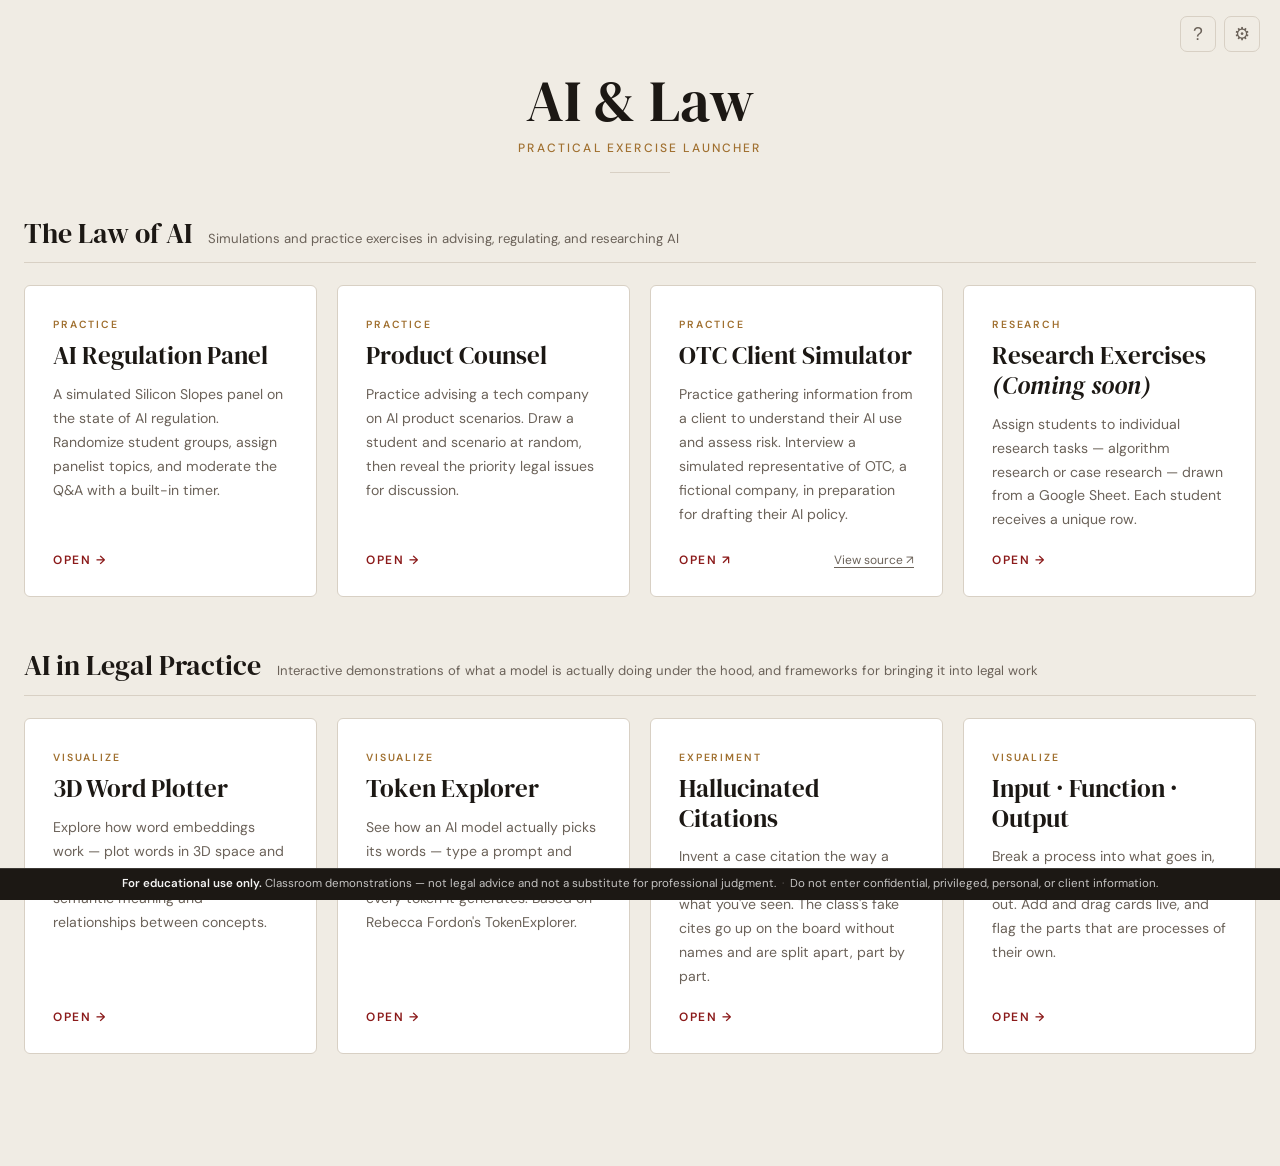
==== index.html @ b968a846 "Add Synthwave theme and tie panel labels to the theme label color - Add Synthwave to the built-in co" ====
<!DOCTYPE html>
<html lang="en">
<head>
<meta charset="UTF-8">
<meta name="viewport" content="width=device-width, initial-scale=1.0">
<title>AI &amp; Law · BYU Law</title>
<link rel="icon" type="image/png" href="favicon.png">
<link rel="stylesheet" href="styles.css">
<script src="https://cdnjs.cloudflare.com/ajax/libs/marked/9.1.6/marked.min.js"></script>
<script src="https://cdnjs.cloudflare.com/ajax/libs/dompurify/3.1.6/purify.min.js"></script>
<script src="https://cdn.plot.ly/plotly-2.35.2.min.js"></script>
<script src="https://cdnjs.cloudflare.com/ajax/libs/PapaParse/5.4.1/papaparse.min.js"></script>
<script src="https://www.gstatic.com/firebasejs/10.12.0/firebase-app-compat.js"></script>
<script src="https://www.gstatic.com/firebasejs/10.12.0/firebase-database-compat.js"></script>
</head>
<body>

<!-- SETTINGS MODAL (global) -->
<div class="modal-overlay" id="settings-modal">
  <div class="modal-box" style="max-width:600px;">
    <button class="modal-close" id="settings-modal-close" aria-label="Close settings">&times;</button>

    <div class="settings-tabs" role="tablist" aria-label="Settings sections">
      <button class="settings-tab active" data-tab="appearance" role="tab" aria-selected="true">Appearance</button>
      <button class="settings-tab" data-tab="roster" role="tab" aria-selected="false">Roster</button>
      <button class="settings-tab" data-tab="exercises" role="tab" aria-selected="false">Exercises</button>
      <button class="settings-tab" data-tab="data" role="tab" aria-selected="false">Data Sources</button>
    </div>

    <!-- ── Tab: Appearance ── -->
    <div class="settings-tab-panel active" id="stab-appearance" role="tabpanel">
      <div class="scheme-row">
        <label>Color scheme</label>
        <select id="scheme-select"></select>
        <button class="btn btn-secondary btn-sm" id="save-scheme-btn">Save as new theme</button>
        <button class="btn btn-danger btn-sm" id="delete-scheme-btn" style="display:none;" title="Delete this saved theme">Delete</button>
      </div>
      <div class="color-grid">
        <div class="color-row">
          <label>Background</label>
          <input type="color" id="cp-bg" data-var="--bg">
          <input type="text" class="color-hex-input" id="hex-bg" maxlength="7" placeholder="#f0ece4">
        </div>
        <div class="color-row">
          <label>Header</label>
          <input type="color" id="cp-header" data-var="--header">
          <input type="text" class="color-hex-input" id="hex-header" maxlength="7" placeholder="#1c1814">
        </div>
        <div class="color-row">
          <label>Accent / Buttons</label>
          <input type="color" id="cp-accent" data-var="--accent">
          <input type="text" class="color-hex-input" id="hex-accent" maxlength="7" placeholder="#8b1a1a">
        </div>
        <div class="color-row">
          <label>Cards</label>
          <input type="color" id="cp-card" data-var="--card">
          <input type="text" class="color-hex-input" id="hex-card" maxlength="7" placeholder="#ffffff">
        </div>
        <div class="color-row">
          <label>Body text</label>
          <input type="color" id="cp-text" data-var="--text">
          <input type="text" class="color-hex-input" id="hex-text" maxlength="7" placeholder="#1c1814">
        </div>
        <div class="color-row">
          <label>Labels</label>
          <input type="color" id="cp-gold" data-var="--gold">
          <input type="text" class="color-hex-input" id="hex-gold" maxlength="7" placeholder="#a07030">
        </div>
      </div>
    </div>

    <!-- ── Tab: Roster ── -->
    <div class="settings-tab-panel" id="stab-roster" role="tabpanel">
      <p style="font-size:0.88rem;color:var(--muted);margin:0 0 12px;line-height:1.55;">Names entered here prepopulate the roster in each exercise. One name per line, or comma-separated.</p>
      <textarea id="settings-roster" rows="8" placeholder="Enter student names…"
        style="width:100%;border:1px solid var(--border);border-radius:6px;padding:10px 12px;font-size:0.95rem;font-family:var(--font);color:var(--text);background:var(--bg);resize:vertical;outline:none;transition:border-color 0.15s;display:block;"></textarea>
      <div style="display:flex;align-items:center;gap:10px;flex-wrap:wrap;margin-top:10px;">
        <label style="margin:0;font-size:0.9rem;">Quick fill</label>
        <input type="number" id="settings-qf-count" value="9" min="1" max="26">
        <button class="btn btn-secondary btn-sm" id="settings-qf-btn">⚡ Quick Fill</button>
      </div>
    </div>

    <!-- ── Tab: Exercises ── -->
    <div class="settings-tab-panel" id="stab-exercises" role="tabpanel">
      <p style="font-size:0.88rem;color:var(--muted);margin:0 0 16px;line-height:1.55;">
        Configure interactive exercises. Settings are pushed to Firebase so student devices receive them automatically.
      </p>

      <!-- 3D Word Plotter -->
      <div style="border:1px solid var(--border);border-radius:8px;padding:16px;margin-bottom:4px;">
        <div style="font-weight:700;font-size:0.95rem;color:var(--text);margin-bottom:12px;">3D Word Plotter</div>

        <div style="margin-bottom:14px;">
          <label style="margin-bottom:5px;">Word list <span style="font-weight:400;color:var(--muted);">(one per line)</span></label>
          <textarea id="settings-plotter-words" rows="7" placeholder="King&#10;Queen&#10;Justice&#10;Power&#10;Freedom…"
            style="width:100%;box-sizing:border-box;border:1px solid var(--border);border-radius:6px;padding:10px 12px;font-size:0.9rem;font-family:var(--font);color:var(--text);background:var(--bg);resize:vertical;outline:none;display:block;"></textarea>
          <div style="display:flex;align-items:center;gap:10px;flex-wrap:wrap;margin-top:8px;">
            <label style="margin:0;font-size:0.9rem;">Quick fill</label>
            <input type="number" id="settings-plotter-qf-count" value="10" min="1" max="19"
              style="width:56px;padding:4px 8px;border-radius:5px;border:1px solid var(--border);background:var(--bg);color:var(--text);font-size:0.9rem;">
            <button class="btn btn-secondary btn-sm" id="settings-plotter-qf-btn">⚡ Quick Fill</button>
            <span style="font-size:0.78rem;color:var(--muted);">Max 19</span>
          </div>
        </div>

        <div style="margin-bottom:10px;">
          <label style="margin-bottom:6px;">Axis labels</label>
          <div style="display:grid;grid-template-columns:auto 1fr;align-items:center;gap:8px 10px;">
            <span style="font-size:0.85rem;font-weight:600;color:var(--muted);">X</span>
            <input type="text" id="settings-plotter-label-x" value="Female" maxlength="40"
              style="padding:7px 10px;border-radius:5px;border:1px solid var(--border);background:var(--bg);color:var(--text);font-size:0.9rem;">
            <span style="font-size:0.85rem;font-weight:600;color:var(--muted);">Y</span>
            <input type="text" id="settings-plotter-label-y" value="Alive" maxlength="40"
              style="padding:7px 10px;border-radius:5px;border:1px solid var(--border);background:var(--bg);color:var(--text);font-size:0.9rem;">
            <span style="font-size:0.85rem;font-weight:600;color:var(--muted);">Z</span>
            <input type="text" id="settings-plotter-label-z" value="Royal" maxlength="40"
              style="padding:7px 10px;border-radius:5px;border:1px solid var(--border);background:var(--bg);color:var(--text);font-size:0.9rem;">
          </div>
        </div>

        <div style="display:flex;align-items:center;gap:10px;margin-top:14px;">
          <button id="settings-plotter-save" class="btn btn-primary btn-sm">↑ Save &amp; Push to Students</button>
          <span id="settings-plotter-save-status" style="font-size:0.82rem;color:var(--muted);"></span>
        </div>
      </div>

      <!-- Token Explorer -->
      <div style="border:1px solid var(--border);border-radius:8px;padding:16px;margin-top:16px;margin-bottom:4px;">
        <div style="font-weight:700;font-size:0.95rem;color:var(--text);margin-bottom:12px;">Token Explorer</div>
        <p style="font-size:0.85rem;color:var(--muted);margin:0 0 14px;line-height:1.55;">Default model, temperature, alternative count, and system prompt students see when they open the card. Each student's own prompt and results stay local to their device.</p>

        <div style="margin-bottom:14px;">
          <label style="margin-bottom:6px;">Default model</label>
          <select id="settings-token-model" style="width:100%;">
            <optgroup label="Paid">
              <option value="openai/gpt-4.1-mini" selected>GPT-4.1 mini</option>
              <option value="openai/gpt-4.1">GPT-4.1</option>
            </optgroup>
            <optgroup label="Free">
              <option value="google/gemma-4-26b-a4b-it:free">Gemma 4 26B</option>
            </optgroup>
          </select>
        </div>

        <div style="display:grid;grid-template-columns:1fr 1fr;gap:14px;margin-bottom:10px;">
          <div>
            <label style="margin-bottom:6px;">Default temperature</label>
            <input type="number" id="settings-token-temperature" value="0.7" min="0" max="2" step="0.1" style="width:100%;">
          </div>
          <div>
            <label style="margin-bottom:6px;">Default # alternatives</label>
            <input type="number" id="settings-token-alt-count" value="5" min="1" max="10" style="width:100%;">
          </div>
        </div>

        <div style="margin-top:14px;">
          <label style="margin-bottom:6px;">Default system prompt <span style="font-weight:400;color:var(--muted);">(blank = none)</span></label>
          <textarea id="settings-token-system-prompt" rows="3" maxlength="2000"
            placeholder="e.g. Answer every question as a pirate."
            style="width:100%;box-sizing:border-box;border:1px solid var(--border);border-radius:6px;padding:10px 12px;font-size:0.9rem;font-family:var(--font);color:var(--text);background:var(--bg);resize:vertical;outline:none;"></textarea>
          <p style="font-size:0.8rem;color:var(--muted);margin:6px 0 0;line-height:1.5;">Pushed into each student's System Prompt field, which stays collapsed — so they see the effect before they see the cause. Students who have already edited their own field keep it and get a "restore" link instead.</p>
        </div>

        <div style="display:flex;align-items:center;gap:10px;margin-top:14px;">
          <button id="settings-token-save" class="btn btn-primary btn-sm">↑ Save &amp; Push to Students</button>
          <span id="settings-token-save-status" style="font-size:0.82rem;color:var(--muted);"></span>
        </div>
      </div>

      <!-- Hallucinated Citations -->
      <div style="border:1px solid var(--border);border-radius:8px;padding:16px;margin-top:16px;margin-bottom:4px;">
        <div style="font-weight:700;font-size:0.95rem;color:var(--text);margin-bottom:12px;">Hallucinated Citations</div>
        <p style="font-size:0.85rem;color:var(--muted);margin:0 0 14px;line-height:1.55;">The prompt students see on the submit form, also shown on the projected instructor view. Pushing a new prompt updates open phones immediately; it does not clear submissions already on the board.</p>

        <div style="margin-bottom:10px;">
          <label style="margin-bottom:6px;">Prompt <span style="font-weight:400;color:var(--muted);">(blank restores the default)</span></label>
          <textarea id="settings-cite-prompt" rows="3" maxlength="400"
            style="width:100%;box-sizing:border-box;border:1px solid var(--border);border-radius:6px;padding:10px 12px;font-size:0.9rem;font-family:var(--font);color:var(--text);background:var(--bg);resize:vertical;outline:none;display:block;"></textarea>
          <div style="display:flex;align-items:center;justify-content:space-between;gap:10px;margin-top:6px;">
            <button class="btn btn-secondary btn-sm" id="settings-cite-reset">↺ Restore default</button>
            <span id="settings-cite-count" style="font-size:0.78rem;color:var(--muted);">0 / 400 characters</span>
          </div>
        </div>

        <div style="display:flex;align-items:center;gap:10px;margin-top:14px;">
          <button id="settings-cite-save" class="btn btn-primary btn-sm">↑ Save &amp; Push to Students</button>
          <span id="settings-cite-save-status" style="font-size:0.82rem;color:var(--muted);"></span>
        </div>
      </div>
    </div>

    <!-- ── Tab: Data Sources ── -->
    <div class="settings-tab-panel" id="stab-data" role="tabpanel">
      <p style="font-size:0.88rem;color:var(--muted);margin:0 0 16px;line-height:1.55;">In Google Sheets: <strong>File → Share → Publish to web</strong>, choose <strong>CSV</strong>, copy the link.</p>
      <div style="margin-bottom:16px;">
        <label style="margin-bottom:6px;">Panel Exercise — Google Sheets CSV URL</label>
        <p style="font-size:0.82rem;color:var(--muted);margin:0 0 8px;line-height:1.5;">Expected columns: <code>type</code> ("presentation" or "question"), <code>script</code>, <code>prompt</code></p>
        <input type="text" id="settings-panel-url" style="width:100%;"
          value="https://docs.google.com/spreadsheets/d/e/2PACX-1vQhb7lQIBLc78-V9CtLw53tZ6E9x3OX6lwHEOSz5kastQG2bkH9gYK1ZmrMHqVnkr5HLBrmwtRAxJvZ/pub?output=csv">
      </div>
      <div style="margin-bottom:16px;">
        <label style="margin-bottom:6px;">Product Counsel — Google Sheets CSV URL</label>
        <p style="font-size:0.82rem;color:var(--muted);margin:0 0 8px;line-height:1.5;">Expected columns: <code>title</code>, <code>text</code>, <code>top legal risks</code></p>
        <input type="text" id="settings-counsel-url" style="width:100%;"
          value="https://docs.google.com/spreadsheets/d/e/2PACX-1vQQPMiRPx47QcUqn8HWLGkH8nQdS8yKETLV_NzG3Lsf5RGoCZ4rN-6EtZ217Brzb-rPzg1B7MkOFLUP/pub?gid=0&amp;single=true&amp;output=csv">
      </div>
      <!-- 3D Word Plotter now uses Firebase — config moved to Exercises tab
      <div style="margin-bottom:16px;">
        <label style="margin-bottom:6px;">3D Word Plotter — Google Sheets CSV URL</label>
        <p style="font-size:0.82rem;color:var(--muted);margin:0 0 8px;line-height:1.5;">Expected columns: <code>word</code> (or <code>name</code>), <code>x</code>, <code>y</code>, <code>z</code> — values 0.0–1.0</p>
        <input type="text" id="settings-plotter-url" style="width:100%;"
          value="https://docs.google.com/spreadsheets/d/e/2PACX-1vRUA2UWnQ3pn-DUH6y_h9acbKv3SYaDwBcD4mswGofDGx4QicnfTEcFzKi_PHod9VfqUXmCGZa86U4q/pub?gid=892495698&amp;single=true&amp;output=csv">
      </div>
      -->
      <div style="margin-bottom:16px;">
        <label style="margin-bottom:6px;">Research — Algorithm Research CSV URL</label>
        <p style="font-size:0.82rem;color:var(--muted);margin:0 0 8px;line-height:1.5;">Each row will be assigned to one student.</p>
        <input type="text" id="settings-research-algorithm-url" style="width:100%;" placeholder="Paste Google Sheets CSV URL…">
      </div>
      <div style="margin-bottom:16px;">
        <label style="margin-bottom:6px;">Research — Case Research CSV URL</label>
        <p style="font-size:0.82rem;color:var(--muted);margin:0 0 8px;line-height:1.5;">Each row will be assigned to one student.</p>
        <input type="text" id="settings-research-case-url" style="width:100%;" placeholder="Paste Google Sheets CSV URL…">
      </div>
      <div>
        <label style="margin-bottom:6px;">Research — Legislative Research CSV URL</label>
        <p style="font-size:0.82rem;color:var(--muted);margin:0 0 8px;line-height:1.5;">Each row will be assigned to one student.</p>
        <input type="text" id="settings-research-legislative-url" style="width:100%;" placeholder="Paste Google Sheets CSV URL…">
      </div>
    </div>

  </div>
</div>

<!-- HELP MODAL (global) -->
<div class="modal-overlay" id="help-modal">
  <div class="modal-box">
    <button class="modal-close" id="help-modal-close" aria-label="Close help">&times;</button>
    <h2>Help &amp; Keyboard Shortcuts</h2>

    <h4>Global</h4>
    <ul class="shortcut-list">
      <li><kbd>?</kbd><span>Open Help</span></li>
      <li><kbd>S</kbd><span>Open Settings</span></li>
      <li><kbd>M</kbd><span>Go to Home</span></li>
      <li><kbd>Esc</kbd><span>Close popups</span></li>
    </ul>

    <div id="help-section-home">
      <h4>Home</h4>
      <ul class="shortcut-list">
        <li><kbd>1</kbd><span>Open AI Regulation Panel</span></li>
        <li><kbd>2</kbd><span>Open Product Counsel</span></li>
      </ul>
    </div>

    <div id="help-section-panel-setup">
      <h4>Panel — Setup</h4>
      <ul class="shortcut-list">
        <li><kbd>Q</kbd><span>Quick Fill</span></li>
        <li><kbd>W</kbd><span>Quick Fill + Start</span></li>
        <li><kbd>Enter</kbd><span>Start Panel</span></li>
        <li><kbd>A</kbd><span>Toggle Advanced</span></li>
      </ul>
    </div>

    <div id="help-section-panel-mod">
      <h4>Panel — Moderator</h4>
      <ul class="shortcut-list">
        <li><kbd>← →</kbd><span>Prev / Next panel</span></li>
        <li><kbd>Space</kbd><span>New question</span></li>
        <li><kbd>R</kbd><span>Back to Setup</span></li>
        <li><kbd>T</kbd><span>Toggle Timer</span></li>
        <li><kbd>C</kbd><span>Count Up / Down</span></li>
        <li><kbd>F</kbd><span>Start / Pause Timer</span></li>
        <li><kbd>G</kbd><span>Reset Timer</span></li>
      </ul>
    </div>

    <div id="help-section-counsel-setup">
      <h4>Product Counsel — Setup</h4>
      <ul class="shortcut-list">
        <li><kbd>Q</kbd><span>Quick Fill</span></li>
        <li><kbd>Enter</kbd><span>Start</span></li>
      </ul>
    </div>

    <div id="help-section-counsel-mod">
      <h4>Product Counsel — Moderator</h4>
      <ul class="shortcut-list">
        <li><kbd>← →</kbd><span>Prev / Next result</span></li>
        <li><kbd>V</kbd><span>View all scenarios</span></li>
        <li><kbd>R</kbd><span>Reset</span></li>
        <li><kbd>T</kbd><span>Toggle Timer</span></li>
        <li><kbd>F</kbd><span>Start / Pause Timer</span></li>
        <li><kbd>G</kbd><span>Reset Timer</span></li>
      </ul>
    </div>

    <div id="help-section-token">
      <h4>Token Explorer</h4>
      <ul class="shortcut-list">
        <li><kbd>Ctrl/⌘ + Enter</kbd><span>Generate a response</span></li>
      </ul>

      

      <div class="token-help-note">
        <strong>Rate limits and availability.</strong>
        A rate-limit message does not mean your prompt is invalid. Models marked <em>free</em> run on a provider pool shared by every OpenRouter user, so they return HTTP 429 whenever that pool is saturated — which is common and unpredictable. This is not your account's quota, and buying credits does not raise it. <strong>For anything you plan to run live in class, select a paid model.</strong> The explorer retries retryable failures up to three times; if a paid model still fails, wait briefly and try again, shorten the prompt, or fall back to Cached Examples.
      </div>

      

      <div class="token-help-note">
        <strong>View request.</strong>
        Appears under each generated response. The first block is the JSON this page sent to the Worker; the second is what the Worker forwarded to the model provider, including the response cap and logprob settings the page cannot change. Everything in both blocks left your browser.
      </div>

      <div class="token-help-note">
        <strong>Privacy, retention, and training.</strong>
        Do not enter confidential, privileged, personal, or client information. Everything you submit — prompt, system prompt, and the returned response — leaves this browser, passes through this site's Cloudflare Worker and OpenRouter, and reaches a third-party model provider. <strong>Assume it is retained and used to train future models.</strong> Free models are commonly offered on the condition that prompts may be logged and used for training; paid providers vary, and some contractually do not train on API traffic, but neither this site nor your instructor controls or can audit what a provider retains. Use the <em>View request</em> panel under any response to see exactly what was transmitted.
      </div>

      <div class="token-help-note">
        <strong>Results.</strong>
        Generated text and token probabilities come from the selected live model and can vary between requests. Responses are capped at 60 generated tokens and prompts at 8,000 characters. Cached Examples are real captures from the live model — genuine text and genuine probabilities — recorded once and committed to the repository so class time never depends on the network. Regenerate them with <code>scripts/capture-cached-examples.mjs</code>.
      </div>

      <div class="token-help-note token-whitespace-help"><strong>Whitespace display.</strong> In alternative-token labels, <code>␠</code> represents a space, <code>⇥</code> a tab, <code>↵</code> a line break, and <code>∅</code> an empty token. These symbols make otherwise invisible model tokens inspectable.</div>

      <div class="token-help-note">
        <strong>Acknowledgment.</strong>
        This exercise was inspired by Rebecca Fordon's <a href="https://github.com/rlfordon/TokenExplorer" target="_blank" rel="noopener">TokenExplorer</a>.
      </div>
    </div>

    <div id="help-section-citations">
      <h4>Hallucinated Citations</h4>
      <ul class="shortcut-list">
        <li><kbd>G</kbd><span>Group duplicates on / off</span></li>
        <li><kbd>D</kbd><span>Sample data on / off</span></li>
      </ul>

      

      <div class="token-help-note">
        <strong>Setting the prompt.</strong>
        ⚙ Settings → Exercises → <em>Hallucinated Citations</em> sets the instruction students see — for example, narrowing the round to a family law case. Saving pushes it to phones already sitting on the form and echoes it on this screen under the heading. Blank restores the default. Changing the prompt never clears the board; archive the round first if you want a clean slate.
      </div>

      <div class="token-help-note">
        <strong>Clearing and exporting.</strong>
        <em>Clear</em> archives the current class and empties the board — it is not a delete. <em>Export</em> downloads one CSV of every citation ever collected: each archived round plus whatever is on the board now, one row per citation, tagged with its session, the prompt that was in effect, and the student who submitted it. Names are collected on the form but never shown on the board — they only appear in the export. Aggregate across classes in a spreadsheet without keeping anything on screen.
      </div>

      <div class="token-help-note">
        <strong>Sample data.</strong>
        The sample toggle shows citations from a past class (names removed) so the exercise can be rehearsed or demonstrated with nobody submitting. Live submissions stay in Firebase while it is on — they are only hidden.
      </div>
    </div>

<div id="help-section-iof">
      <h4>Input · Function · Output</h4>
      <ul class="shortcut-list">
        <li><kbd>1</kbd> <kbd>2</kbd> <kbd>3</kbd><span>Add a card to Input / Function / Output</span></li>
        <li><kbd>Double-click</kbd><span>Edit a card</span></li>
        <li><kbd>Enter</kbd><span>Edit the selected card · finish editing</span></li>
        <li><kbd>Delete</kbd><span>Delete the selected card</span></li>
        <li><kbd>← →</kbd><span>Move the selected card to the next column</span></li>
        <li><kbd>↑ ↓</kbd><span>Move the selected card up / down</span></li>
        <li><kbd>Delete</kbd><span>Remove the selected arrow</span></li>
        <li><kbd>Ctrl/⌘ + Z</kbd><span>Undo the last delete</span></li>
      </ul>

      <div class="token-help-note">
        <strong>Sub-processes.</strong>
        Some parts of a process are processes of their own. <em>Claims</em> is an input to drafting a complaint, but it is also the output of researching claims, exercising legal judgment, and choosing which to plead. Mark a card as a sub-process with its ⧉ button (hover over the card to see it): it gets a stacked look and a line where you can name the process that produces it. Click the line to edit it. Press ⧉ again to hide the line — the stack and the ⧉ button stay visible, so the card still reads as a process of its own. <em>Remove</em>, at the end of the line, turns it back into a plain card.
      </div>

      <div class="token-help-note">
        <strong>Arrows.</strong>
        Hover over a card, click the dot on its right edge, then click another card to draw an arrow (dragging from the dot works too; <kbd>Esc</kbd> or a click on empty space cancels) — for example, from <em>Client's story</em> to <em>Organize the facts</em>. Any card can point at any other, as many times as you like, including a function that leads to another function. Select a card to highlight its arrows. Click an arrow to select it, then click its × or press <kbd>Delete</kbd> to remove it. Deleting a card removes its arrows.
      </div>

      <div class="token-help-note">
        <strong>Saving.</strong>
        The board saves automatically in this browser and is still there after a refresh. Nothing is sent anywhere, so a board built on the classroom computer stays on that computer. <em>Clear</em> empties the board; <em>Example</em> loads a sample complaint-drafting board for rehearsal.
      </div>
    </div>

    <p class="help-credit">Created by Nick Hafen</p>
  </div>
</div>

<!-- ═══════════════════════════════════ HOME SCREEN ═══════════════════════════════════ -->
<div id="home-screen">
  <div style="position:absolute;top:16px;right:20px;display:flex;gap:8px;">
    <button class="settings-btn-light help-btn" title="Keyboard shortcuts (?)">?</button>
    <button class="settings-btn-light settings-trigger" title="Appearance settings (S)">⚙</button>
  </div>
  <div class="home-wordmark">AI &amp; Law</div>
  <div class="home-subtitle">Practical Exercise Launcher</div>
  <hr class="home-rule">

  <section class="exercise-group">
    <header class="group-head">
      <h2 class="group-title">The Law of AI</h2>
      <span class="group-desc">Simulations and practice exercises in advising, regulating, and researching AI</span>
    </header>

    <div class="exercise-grid">
      <div class="exercise-card" onclick="showPanelApp()">
        <div class="exercise-card-eyebrow">Practice</div>
        <div class="exercise-card-title">AI Regulation Panel</div>
        <div class="exercise-card-desc">A simulated Silicon Slopes panel on the state of AI regulation. Randomize student groups, assign panelist topics, and moderate the Q&amp;A with a built-in timer.</div>
        <div class="exercise-card-arrow">Open →</div>
      </div>

      <div class="exercise-card" onclick="showCounselApp()">
        <div class="exercise-card-eyebrow">Practice</div>
        <div class="exercise-card-title">Product Counsel</div>
        <div class="exercise-card-desc">Practice advising a tech company on AI product scenarios. Draw a student and scenario at random, then reveal the priority legal issues for discussion.</div>
        <div class="exercise-card-arrow">Open →</div>
      </div>
      <div class="exercise-card" onclick="window.open('https://chatgpt.com/g/g-69c5820d64e4819186c723f9fc7b9e33-otc-client-simulator-v2', '_blank', 'noopener')">
        <div class="exercise-card-eyebrow">Practice</div>
        <div class="exercise-card-title">OTC Client Simulator</div>
        <div class="exercise-card-desc">Practice gathering information from a client to understand their AI use and assess risk. Interview a simulated representative of OTC, a fictional company, in preparation for drafting their AI policy.</div>
        <div class="exercise-card-footer">
          <a class="exercise-card-arrow" href="https://chatgpt.com/g/g-69c5820d64e4819186c723f9fc7b9e33-otc-client-simulator-v2" target="_blank" rel="noopener" onclick="event.stopPropagation()">Open ↗</a>
          <a class="exercise-card-source" href="https://github.com/nickhafen/ai-law-lab/tree/main/plugins/otc-client-simulator" target="_blank" rel="noopener" onclick="event.stopPropagation()">View source ↗</a>
        </div>
      </div>
      <div class="exercise-card" onclick="showResearchApp()">
        <div class="exercise-card-eyebrow">Research</div>
        <div class="exercise-card-title">Research Exercises <i>(Coming soon)</i></div>
        <div class="exercise-card-desc">Assign students to individual research tasks — algorithm research or case research — drawn from a Google Sheet. Each student receives a unique row.</div>
        <div class="exercise-card-arrow">Open →</div>
      </div>
    </div>
  </section>

  <section class="exercise-group group-mechanics">
    <header class="group-head">
      <h2 class="group-title">AI in Legal Practice</h2>
      <span class="group-desc">Interactive demonstrations of what a model is actually doing under the hood, and frameworks for bringing it into legal work</span>
    </header>

    <div class="exercise-grid">
      <div class="exercise-card" onclick="showPlotterApp()">
        <div class="exercise-card-eyebrow">Visualize</div>
        <div class="exercise-card-title">3D Word Plotter</div>
        <div class="exercise-card-desc">Explore how word embeddings work — plot words in 3D space and see how numbers capture semantic meaning and relationships between concepts.</div>
        <div class="exercise-card-arrow">Open →</div>
      </div>
      <div class="exercise-card" onclick="showTokenApp()">
        <div class="exercise-card-eyebrow">Visualize</div>
        <div class="exercise-card-title">Token Explorer</div>
        <div class="exercise-card-desc">See how an AI model actually picks its words — type a prompt and inspect the probability behind every token it generates. Based on Rebecca Fordon's TokenExplorer.</div>
        <div class="exercise-card-arrow">Open →</div>
      </div>
      <div class="exercise-card" onclick="showCitationApp()">
        <div class="exercise-card-eyebrow">Experiment</div>
        <div class="exercise-card-title">Hallucinated Citations</div>
        <div class="exercise-card-desc">Invent a case citation the way a model does — from patterns in what you've seen. The class's fake cites go up on the board without names and are split apart, part by part.</div>
        <div class="exercise-card-arrow">Open →</div>
      </div>
      <div class="exercise-card" onclick="showIofApp()">
        <div class="exercise-card-eyebrow">Visualize</div>
        <div class="exercise-card-title">Input · Function · Output</div>
        <div class="exercise-card-desc">Break a process into what goes in, what is done to it, and what comes out. Add and drag cards live, and flag the parts that are processes of their own.</div>
        <div class="exercise-card-arrow">Open →</div>
      </div>
    </div>
  </section>
</div>

<!-- ═══════════════════════════════════ PANEL APP ═══════════════════════════════════ -->
<div id="panel-app" class="hidden app-wrapper">


<!-- ALL QUESTIONS MODAL -->
<div class="modal-overlay" id="all-q-modal">
  <div class="modal-box" style="max-width:640px;">
    <button class="modal-close" id="all-q-modal-close" aria-label="Close">&times;</button>
    <h2>All Questions</h2>
    <div id="all-q-list"></div>
  </div>
</div>

<!-- LOADING SCREEN -->
<div id="loading-screen">
  <div style="position:absolute;top:16px;right:20px;">
    <button class="settings-btn-light settings-trigger" title="Appearance settings">⚙</button>
  </div>
  <div class="spinner"></div>
  <div class="loading-text">Loading…</div>
</div>

<!-- ERROR SCREEN -->
<div id="error-screen">
  <div style="position:absolute;top:16px;right:20px;">
    <button class="settings-btn-light settings-trigger" title="Appearance settings">⚙</button>
  </div>
  <div class="error-icon">⚠️</div>
  <div class="error-msg">Could not load data. Make sure the Google Sheet is published to the web (File → Share → Publish to web → CSV).</div>
  <div class="error-hint" id="error-detail"></div>
</div>

<!-- SETUP SCREEN -->
<div id="setup-screen" class="screen">
  <div id="setup-header" class="mod-header-bar">
    <div class="header-left">
      <button class="header-btn" onclick="showHomeScreen()" title="Back to Home">←</button>
      <div>
        <div class="header-title">Panel: The State of AI Regulation</div>
        <div class="header-subtitle">Setup</div>
      </div>
    </div>
    <div class="header-right">
      <button class="header-btn settings-trigger" id="settings-btn" title="Appearance settings (S)">⚙</button>
      <button class="header-btn help-btn" title="Help / Info (?)">?</button>
    </div>
  </div>

  <div style="padding:28px 20px;max-width:640px;margin:0 auto;">

  <!-- Roster -->
  <div class="section-card">
    <div class="collapsible-header" id="panel-roster-toggle-header">
      <div class="section-title" style="margin:0;border:none;padding:0;">Roster</div>
      <span class="toggle-icon" id="panel-roster-toggle-icon">▼ Show</span>
    </div>
    <div class="collapsible-body" id="panel-roster-body">
      <p style="font-size:0.85rem;color:var(--muted);margin:0 0 12px;line-height:1.55;">Configure the default roster in <button onclick="openSettings()" style="background:none;border:none;padding:0;cursor:pointer;color:var(--muted);text-decoration:underline;text-underline-offset:2px;font-size:inherit;">Settings ⚙</button>, or enter names directly here.</p>
      <label for="names-textarea" style="font-size:0.85rem;color:var(--muted);margin-bottom:6px;display:block;">One name per line, or comma-separated.</label>
      <textarea id="names-textarea" placeholder=""></textarea>
      <div style="margin-top:8px;">
        <button class="btn btn-secondary btn-sm" id="clear-names-btn">Clear</button>
      </div>
    </div>
  </div>

  <!-- Group Size -->
  <div class="section-card">
    <div class="section-title">Panels</div>
    <div class="stepper-row">
      <label style="margin:0;font-size:0.95rem;">Groups of</label>
      <input type="number" id="group-size" value="2" min="1" max="50">
    </div>
    <div class="stepper-row" style="margin-top:8px;">
      <label style="margin:0;font-size:0.95rem;">Minimum panel size</label>
      <input type="number" id="min-group-size" value="2" min="1" max="20">
    </div>
    <p class="names-hint">Groups smaller than this will be distributed among other groups.</p>
    <div class="btn-row">
      <button class="btn btn-primary" id="randomize-btn">Create Groups</button>
      <button class="btn btn-outline" id="assign-prompts-btn">Assign Prompts</button>
    </div>
    <div class="inline-warning" id="warn-no-groups">Groups haven't been created yet. Create groups first.</div>
    <div class="inline-warning" id="warn-no-prompts">Prompts haven't been assigned yet. Assign prompts before starting.</div>
    <div class="inline-warning" id="warn-start-blocked"></div>
    <div id="groups-display"></div>
  </div>

  <!-- Advanced -->
  <div class="section-card">
    <div class="collapsible-header" id="advanced-toggle-header">
      <div class="section-title" style="margin:0;border:none;padding:0;">Advanced</div>
      <span class="toggle-icon" id="advanced-toggle-icon">▲ Hide</span>
    </div>
    <div class="collapsible-body expanded" id="advanced-body">
      <div class="advanced-subsection">
        <div class="advanced-subtitle">Auto-populate</div>
        <div style="display:flex;align-items:center;gap:10px;flex-wrap:wrap;">
          <label style="margin:0;font-size:0.95rem;">Students</label>
          <input type="number" id="qf-count" value="9" min="1" max="50" style="width:64px;">
          <label style="margin:0;font-size:0.95rem;">Panel size</label>
          <input type="number" id="qf-groupsize" value="3" min="2" max="20" style="width:64px;">
        </div>
        <div style="display:flex;gap:10px;margin-top:8px;">
          <button class="btn btn-secondary btn-sm" id="qf-btn">⚡ Quick Fill</button>
          <button class="btn btn-primary btn-sm" id="qf-start-btn" title="Quick Fill then start the panel (W)">⚡ Quick Fill + Start</button>
        </div>
      </div>
      
      
    </div>
  </div>

  <!-- Start Panel -->
  <div style="display:flex;justify-content:flex-end;margin-bottom:28px;">
    <button class="btn btn-primary" id="start-panel-btn" style="font-size:1.05rem;padding:12px 28px;">Start</button>
  </div>

  </div>
</div>

<!-- MODERATOR SCREEN -->
<div id="mod-screen" class="screen">
  <div class="mod-header-bar">
    <button id="mod-reset-btn" class="header-btn" title="Back to Setup (R)">←</button>
    <div class="header-nav">
      <button class="header-btn" id="group-prev-btn" title="Previous Panel (←)">‹</button>
      <div class="group-nav-label" id="group-nav-label">Panel 1 of 1</div>
      <button class="header-btn" id="group-next-btn" title="Next Panel (→)">›</button>
    </div>
    <div class="header-right">
      <button class="header-btn settings-trigger" id="settings-btn-mod" title="Appearance settings (S)">⚙</button>
      <button class="header-btn help-btn" title="Help / Info (?)">?</button>
    </div>
  </div>

  <div style="padding:28px;max-width:900px;margin:0 auto;">
    <!-- Opening Remarks -->
    <div class="section-card">
      <div class="section-title">Opening Remarks</div>
      <div class="opening-cards" id="opening-cards"></div>
    </div>

    <!-- Audience Q&A -->
    <div class="section-card">
      <div class="section-title">Audience Questions</div>
      <div style="display:flex;gap:10px;flex-wrap:wrap;align-items:center;">
        <button class="btn btn-primary" id="draw-question-btn">New Question</button>
      </div>
      <div class="qa-exhausted" id="qa-exhausted">All questions have been drawn.</div>
      <div id="qa-drawn-area"></div>
      <div id="q-secondary-buttons">
        <button class="btn btn-secondary btn-sm" id="toggle-history-btn">View Question History</button>
        <button class="btn btn-secondary btn-sm" id="view-all-q-btn">View All</button>
        <button class="btn btn-secondary btn-sm" id="reset-q-btn">Reset Questions</button>
        <div id="q-history-list"></div>
      </div>
    </div>

    <!-- Timer -->
    <div class="section-card" id="timer-card">
      <div class="collapsible-header" id="timer-toggle-header">
        <div class="section-title" style="margin:0;border:none;padding:0;">Timer</div>
        <span class="toggle-icon" id="timer-toggle-icon">▼ Show</span>
      </div>
      <div class="collapsible-body" id="timer-body">
        <div class="timer-display" id="timer-display">0:00</div>
        <div class="timer-controls">
          <div class="timer-mode-row">
            <label><input type="radio" name="timer-mode" value="down" checked> Count Down</label>
            <label><input type="radio" name="timer-mode" value="up"> Count Up</label>
          </div>
          <div class="timer-countdown-inputs" id="timer-countdown-inputs">
            <span>Minutes:</span>
            <input type="number" id="timer-min" value="2" min="0" max="99" step="1">
            <span>Seconds:</span>
            <input type="number" id="timer-sec" value="0" min="0" max="59" step="1">
          </div>
          <div id="timer-decimal-warn" style="display:none;font-size:0.82rem;color:var(--danger);margin-top:-6px;">Decimals aren't allowed — value rounded down.</div>
          <div id="timer-warnings-section">
            <div style="display:flex;align-items:center;justify-content:space-between;gap:16px;margin-bottom:8px;">
              <span style="font-size:0.8rem;font-weight:700;text-transform:uppercase;letter-spacing:0.06em;color:var(--muted);">Warnings</span>
              <button class="btn btn-secondary btn-sm" id="add-warning-btn" style="padding:3px 10px;font-size:0.82rem;">+ Add</button>
            </div>
            <div id="timer-warnings-list"></div>
          </div>
          <div class="timer-warn-row" id="timer-countup-row">
            <label style="display:flex;align-items:center;gap:7px;cursor:pointer;font-weight:500;">
              <input type="checkbox" id="timer-countup-after" checked>
              Continue counting up when countdown ends
            </label>
          </div>
          <div class="timer-btn-row">
            <button class="btn btn-primary" id="timer-start-btn">Start</button>
            <button class="btn btn-secondary" id="timer-reset-btn">Reset</button>
          </div>
        </div>
      </div>
    </div>
  </div>
</div>

</div><!-- end #panel-app -->

<!-- ═══════════════════════════════════ COUNSEL APP ═══════════════════════════════════ -->
<div id="counsel-app" class="hidden app-wrapper">

  <!-- SETUP SUB-SCREEN -->
  <div id="counsel-setup" class="counsel-screen active">
    <div class="mod-header-bar">
      <div class="header-left">
        <button class="header-btn" onclick="showHomeScreen()" title="Back to Home (M)">←</button>
        <div>
          <div class="header-title">Product Counsel Exercise</div>
          <div class="header-subtitle">Setup</div>
        </div>
      </div>
      <div class="header-right">
        <button class="header-btn help-btn" title="Keyboard shortcuts (?)">?</button>
        <button class="header-btn settings-trigger" title="Appearance settings (S)">⚙</button>
      </div>
    </div>

    <div style="padding:28px 20px;max-width:640px;margin:0 auto;width:100%;">

      <!-- Roster -->
      <div class="section-card">
        <div class="collapsible-header" id="counsel-roster-toggle-header">
          <div class="section-title" style="margin:0;border:none;padding:0;">Roster</div>
          <span class="toggle-icon" id="counsel-roster-toggle-icon">▼ Show</span>
        </div>
        <div class="collapsible-body" id="counsel-roster-body">
          <p style="font-size:0.85rem;color:var(--muted);margin:0 0 12px;line-height:1.55;">Configure the default roster in <button onclick="openSettings()" style="background:none;border:none;padding:0;cursor:pointer;color:var(--muted);text-decoration:underline;text-underline-offset:2px;font-size:inherit;">Settings ⚙</button>, or enter names directly here.</p>
          <label for="counsel-names" style="font-size:0.85rem;color:var(--muted);margin-bottom:6px;display:block;">One name per line, or comma-separated.</label>
          <textarea id="counsel-names" rows="7"></textarea>
          <div style="display:flex;align-items:center;gap:10px;flex-wrap:wrap;margin-top:10px;">
            <label style="margin:0;font-size:0.9rem;">Quick fill</label>
            <input type="number" id="counsel-qf-count" value="6" min="1" max="26">
            <button class="btn btn-secondary btn-sm" onclick="counselQuickFill()">⚡ Quick Fill</button>
          </div>
        </div>
      </div>

      <!-- Scenarios -->
      <div class="section-card">
        <div class="section-title">Scenarios</div>
        <p style="font-size:0.85rem;color:var(--muted);margin:0 0 12px;line-height:1.55;">Data source URL is configured in <button onclick="openSettings()" style="background:none;border:none;padding:0;cursor:pointer;color:var(--muted);text-decoration:underline;text-underline-offset:2px;font-size:inherit;">Settings ⚙</button></p>
        <div id="csv-status" style="font-size:0.85rem;margin-bottom:12px;min-height:18px;"></div>
        <div class="btn-row">
          <button class="btn btn-primary" id="counsel-assign-btn">Assign Scenarios</button>
        </div>
        <div class="inline-warning" id="counsel-warn-no-names">Enter at least one name in the Roster before assigning.</div>
        <div class="inline-warning" id="counsel-warn-no-scenarios">Scenarios haven't been assigned yet. Assign scenarios before starting.</div>
        <div id="counsel-scenarios-display"></div>
      </div>

      <!-- Start -->
      <div style="display:flex;justify-content:flex-end;margin-bottom:28px;">
        <button class="btn btn-primary" id="btn-draw" onclick="counselStart()" style="font-size:1.05rem;padding:12px 28px;">Start</button>
      </div>

    </div>
  </div><!-- end counsel-setup -->

  <!-- MOD SUB-SCREEN -->
  <div id="counsel-mod" class="counsel-screen">
    <div class="mod-header-bar">
      <button class="header-btn" onclick="counselReset()" title="Reset / New Session (R)">←</button>
      <div class="header-nav">
        <button class="header-btn" id="counsel-prev-btn" title="Previous (←)">‹</button>
        <div class="group-nav-label" id="counsel-nav-label">Result 1 of 1</div>
        <button class="header-btn" id="counsel-next-btn" title="Next (→)">›</button>
      </div>
      <div class="header-right">
        <button class="header-btn" id="counsel-view-all-btn" title="View all scenarios (V)">☰</button>
        <button class="header-btn help-btn" title="Keyboard shortcuts (?)">?</button>
        <button class="header-btn settings-trigger" title="Appearance settings (S)">⚙</button>
      </div>
    </div>

    <div class="counsel-content">

      <!-- Result Card -->
      <div class="result-card" style="width:100%;max-width:640px;">
        <div class="called-label">Name</div>
        <div class="called-name" id="out-name"></div>
        <hr class="scenario-sep">
        <div class="scenario-label">Scenario</div>
        <div class="scenario-title" id="out-title"></div>
        <div class="scenario-text" id="out-scenario"></div>
        <button class="btn-reveal" id="btn-reveal" onclick="counselToggleRisks()">▸ Show Priority Legal Issues</button>
        <div class="risks-panel" id="risks-panel">
          <div class="risks-label">Priority Legal Issues</div>
          <div class="risks-md" id="risks-list"></div>
        </div>
      </div>

      <!-- Timer -->
      <div class="c-card" id="counsel-timer-card" style="margin-top:16px;">
        <div class="collapsible-header" id="counsel-timer-toggle-header">
          <div style="font-weight:700;font-size:0.95rem;">Timer</div>
          <span class="toggle-icon" id="counsel-timer-toggle-icon">▼ Show</span>
        </div>
        <div class="collapsible-body" id="counsel-timer-body">
          <div class="timer-display" id="counsel-timer-display">0:00</div>
          <div class="timer-controls">
            <div class="timer-mode-row">
              <label><input type="radio" name="counsel-timer-mode" value="down" checked> Count Down</label>
              <label><input type="radio" name="counsel-timer-mode" value="up"> Count Up</label>
            </div>
            <div class="timer-countdown-inputs" id="counsel-timer-countdown-inputs">
              <span>Minutes:</span>
              <input type="number" id="counsel-timer-min" value="2" min="0" max="99" step="1">
              <span>Seconds:</span>
              <input type="number" id="counsel-timer-sec" value="0" min="0" max="59" step="1">
            </div>
            <div id="counsel-timer-decimal-warn" style="display:none;font-size:0.82rem;color:var(--danger);margin-top:-6px;">Decimals aren't allowed — value rounded down.</div>
            <div id="counsel-timer-warnings-section">
              <div style="display:flex;align-items:center;justify-content:space-between;gap:16px;margin-bottom:8px;">
                <span style="font-size:0.8rem;font-weight:700;text-transform:uppercase;letter-spacing:0.06em;color:var(--muted);">Warnings</span>
                <button class="btn btn-secondary btn-sm" id="counsel-add-warning-btn" style="padding:3px 10px;font-size:0.82rem;">+ Add</button>
              </div>
              <div id="counsel-timer-warnings-list"></div>
            </div>
            <div class="timer-warn-row" id="counsel-timer-countup-row">
              <label style="display:flex;align-items:center;gap:7px;cursor:pointer;font-weight:500;">
                <input type="checkbox" id="counsel-timer-countup-after" checked>
                Continue counting up when countdown ends
              </label>
            </div>
            <div class="timer-btn-row">
              <button class="btn btn-primary" id="counsel-timer-start-btn">Start</button>
              <button class="btn btn-secondary" id="counsel-timer-reset-btn">Reset</button>
            </div>
          </div>
        </div>
      </div>

    </div>
  </div><!-- end counsel-mod -->

</div><!-- end #counsel-app -->

<!-- ALL SCENARIOS MODAL -->
<div class="modal-overlay" id="counsel-all-modal">
  <div class="modal-box" style="max-width:680px;">
    <button class="modal-close" id="counsel-all-modal-close" aria-label="Close">&times;</button>
    <h2>All Scenarios</h2>
    <div id="counsel-all-list"></div>
  </div>
</div>

<!-- ═══════════════════════════════════ PLOTTER APP ═══════════════════════════════════ -->
<div id="plotter-app" class="hidden app-wrapper">

  <div class="mod-header-bar" style="flex-shrink:0;">
    <div class="header-left">
      <button class="header-btn" onclick="showHomeScreen()" title="Back to Home">←</button>
      <div>
        <div class="header-title">3D Word Plotter</div>
        <div class="header-subtitle">Visualization</div>
      </div>
    </div>
    <div class="header-right">
      <button class="header-btn help-btn" title="Keyboard shortcuts (?)">?</button>
      <button class="header-btn settings-trigger" title="Appearance settings (S)">⚙</button>
    </div>
  </div>

  <div id="plotter-shell">

    <!-- ── Side panel ── -->
    <aside id="plotter-panel">

      <section class="plotter-section">
        <div class="advanced-subtitle">Live Feed</div>
        <div id="plotter-live-indicator" style="display:flex;align-items:center;gap:8px;margin-bottom:8px;">
          <span id="plotter-live-dot" style="width:10px;height:10px;border-radius:50%;background:var(--muted);flex-shrink:0;"></span>
          <span id="plotter-live-label" style="font-size:0.82rem;color:var(--muted);">Connecting…</span>
        </div>
        <div style="display:flex;gap:6px;">
          <button id="plotter-btn-export" class="btn btn-sm" title="Download every submission ever collected, including archived classes"
            style="flex:1;justify-content:center;background:transparent;border:1px solid var(--border);color:var(--muted);">⤓ Export</button>
          <button id="plotter-btn-clear" class="btn btn-sm" title="Archive the current submissions and clear the plot"
            style="flex:1;justify-content:center;background:transparent;border:1px solid var(--border);color:var(--muted);">✕ Clear</button>
        </div>
        <p class="plotter-hint"><code>Clear</code> archives the current data. <code>Export</code> exports all current and archived data.</p>
      </section>

      <!-- Sample data (works without student submissions) -->
      <section class="plotter-section">
        <div class="advanced-subtitle">Sample Data</div>
        <button id="plotter-btn-demo" class="btn btn-sm" aria-pressed="false"
          style="width:100%;background:transparent;border:1px solid var(--border);color:var(--muted);">▦ Show sample data</button>
        <p class="plotter-hint">A simulated class of ~100 plots on Female / Alive / Royal. Live submissions stay in Firebase — they're just hidden while this is on.</p>
      </section>

      <!-- Student QR / link -->
      <section class="plotter-section">
        <div class="advanced-subtitle">Student Submit Link</div>
        <img id="plotter-qr-img" src="" alt="QR code" style="width:100%;border-radius:6px;display:none;">
        <div id="plotter-qr-loading" style="font-size:0.8rem;color:var(--muted);">Generating…</div>
        <div style="display:flex;align-items:center;gap:5px;margin-top:8px;">
          <input type="text" id="plotter-student-link" readonly
            style="flex:1;min-width:0;font-size:0.72rem;padding:5px 7px;border-radius:5px;border:1px solid var(--border);background:var(--bg);color:var(--muted);font-family:monospace;">
          <button id="plotter-btn-copy-link" class="btn btn-sm" title="Copy link"
            style="flex-shrink:0;padding:5px 9px;background:transparent;border:1px solid var(--border);color:var(--muted);">⎘</button>
        </div>
        <p class="plotter-hint">Opens every student form on one page, starting on this exercise's tab — one scan at the start of class covers both.</p>
      </section>

      <section class="plotter-section">
        <div class="advanced-subtitle">Labels</div>
        <label class="plotter-checkbox-label">
          <input type="checkbox" id="plotter-show-labels">
          Persistent labels (may overlap)
        </label>
        <p class="plotter-hint">Hover any point to reveal its label.</p>
      </section>

      <section class="plotter-section">
        <div class="advanced-subtitle">Axes <span style="font-weight:400;font-size:0.75rem;color:var(--muted);">(set in ⚙ Exercises)</span></div>
        <div class="plotter-input-row">
          <input type="checkbox" id="plotter-axis-x" checked title="Show X axis">
          <label style="min-width:14px;">X</label>
          <span id="plotter-label-x" style="font-size:0.88rem;color:var(--text);">Female</span>
        </div>
        <div class="plotter-input-row">
          <input type="checkbox" id="plotter-axis-y" title="Show Y axis">
          <label style="min-width:14px;">Y</label>
          <span id="plotter-label-y" style="font-size:0.88rem;color:var(--text);">Alive</span>
        </div>
        <div class="plotter-input-row">
          <input type="checkbox" id="plotter-axis-z" title="Show Z axis">
          <label style="min-width:14px;">Z</label>
          <span id="plotter-label-z" style="font-size:0.88rem;color:var(--text);">Royal</span>
        </div>
        <button id="plotter-btn-reset-view" class="btn btn-sm" style="width:100%;margin-top:4px;background:transparent;border:1px solid var(--border);color:var(--muted);">⤢ Reset view</button>
      </section>

      <section class="plotter-section">
        <div class="advanced-subtitle">Status</div>
        <div id="plotter-status-text" class="plotter-status-text">Ready</div>
        <pre id="plotter-stats-text" class="plotter-stats-text"></pre>
      </section>

    </aside>

    <!-- ── Plot area ── -->
    <main id="plotter-plot-area">
      <div id="plotter-demo-badge" class="hidden">Sample data — not live submissions</div>
      <div id="plotter-plot"></div>
    </main>

  </div>
</div><!-- end #plotter-app -->

<!-- ═══════════════════════════════════ TOKEN EXPLORER APP ═══════════════════════════════════ -->
<div id="token-app" class="hidden app-wrapper">

  <div class="mod-header-bar" style="flex-shrink:0;">
    <div class="header-left">
      <button class="header-btn" onclick="showHomeScreen()" title="Back to Home">←</button>
      <div>
        <div class="header-title">Token Explorer</div>
        <div class="header-subtitle">Explore</div>
      </div>
    </div>
    <div class="header-right">
      <button class="header-btn help-btn" title="Token Explorer help (?)">?</button>
      <button class="header-btn settings-trigger" title="Appearance settings (S)">⚙</button>
    </div>
  </div>

  <div id="token-shell">

    <!-- ── Side panel ── -->
    <aside id="token-panel">
      <section class="plotter-section">
        <div class="advanced-subtitle">Model</div>
        <select id="token-model" style="width:100%;padding:7px 9px;border-radius:5px;border:1px solid var(--border);background:var(--bg);color:var(--text);font-size:0.88rem;">
          <optgroup label="Paid">
            <option value="openai/gpt-4.1-mini" selected>GPT-4.1 mini</option>
            <option value="openai/gpt-4.1">GPT-4.1</option>
          </optgroup>
          <optgroup label="Free">
            <option value="google/gemma-4-26b-a4b-it:free">Gemma 4 26B</option>
          </optgroup>
        </select>
        
      </section>

      <section class="plotter-section">
        <div class="advanced-subtitle">Temperature</div>
        <div style="display:flex;align-items:center;gap:8px;">
          <input type="range" id="token-temperature" min="0" max="2" step="0.1" value="0.7" style="flex:1;">
          <span id="token-temperature-val" style="font-size:0.85rem;color:var(--muted);min-width:28px;text-align:right;">0.7</span>
        </div>
        <p class="plotter-hint">Higher values make word choice more random.</p>
        <label class="token-compare-toggle" for="token-compare-temperatures">
          <input type="checkbox" id="token-compare-temperatures">
          <span>Use 0, 1, 2</span>
          <span class="token-info-icon" tabindex="0" role="img" title="Generates 3 responses. Runs slower and may cost about 3× as much on paid models." aria-label="Generate three responses at temperatures 0, 1, and 2. This makes three API requests, so it runs slower and may cost about three times as much on paid models." data-tooltip="Generates one response at each temperature. This makes 3 API requests, so it runs slower and may cost about 3× as much on paid models.">i</span>
        </label>
      </section>

      <section class="plotter-section">
        <div class="advanced-subtitle"># Alternatives shown</div>
        <input type="number" id="token-alt-count" value="5" min="1" max="10" style="width:100%;">
      </section>

      <section class="plotter-section">
        <div class="advanced-subtitle">Response length</div>
        <p class="plotter-hint">Up to 60 generated tokens.</p>
      </section>

      <section class="plotter-section">
        <div class="collapsible-header" id="token-advanced-toggle-header" role="button" tabindex="0" aria-expanded="false" aria-controls="token-advanced-body">
          <div class="advanced-subtitle" style="margin:0;">Advanced</div>
          <span class="toggle-icon" id="token-advanced-toggle-icon">▼ Show</span>
        </div>
        <div class="collapsible-body" id="token-advanced-body">

          <div class="token-advanced-field">
            <label class="token-advanced-label" for="token-seed">
              <span>Seed</span>
              <button type="button" class="token-info-icon token-info-toggle" id="token-seed-info-btn"
                aria-expanded="false" aria-controls="token-seed-info" title="What is a seed?">i</button>
            </label>
            <input type="number" id="token-seed" placeholder="none" min="0" max="2147483647" step="1" style="width:100%;">
            
            <p class="token-info-note hidden" id="token-seed-info">The starting point for the model's random draws. Run the same prompt twice with the same seed, temperature, and Top-K and a provider that honors the seed returns the same text. Not all of them do — if two identical runs still differ, that provider ignored it.</p>
          </div>

          <div class="token-advanced-field">
            <label class="token-advanced-label" for="token-top-k">
              <span>Top-K</span>
              <button type="button" class="token-info-icon token-info-toggle" id="token-top-k-info-btn"
                aria-expanded="false" aria-controls="token-top-k-info" title="What is Top-K?">i</button>
            </label>
            <input type="number" id="token-top-k" value="0" min="0" max="100" step="1" style="width:100%;">
            <p class="plotter-hint">0 = off. Not every provider supports Top-K.</p>
            <p class="token-info-note hidden" id="token-top-k-info">At each step the model ranks every possible next token. Top-K throws away everything below the top K before sampling. Set it to 1 and the model always takes the most likely token; set it to 0 and nothing is discarded. <strong>OpenAI models have no Top-K parameter and silently ignore it</strong> — the card detects this and warns you under the response. The Alternatives list is separate: it always shows the most <em>likely</em> tokens, which are not necessarily the ones Top-K left eligible.</p>
          </div>

          <div class="token-advanced-field">
            <label class="token-advanced-label" for="token-top-p">
              <span>Top-P</span>
              <button type="button" class="token-info-icon token-info-toggle" id="token-top-p-info-btn"
                aria-expanded="false" aria-controls="token-top-p-info" title="What is Top-P?">i</button>
            </label>
            <input type="number" id="token-top-p" placeholder="off" min="0.01" max="1" step="0.05" style="width:100%;">
            <p class="plotter-hint">Blank = off. 1 keeps everything.</p>
            <p class="token-info-note hidden" id="token-top-p-info">Also called nucleus sampling. Where Top-K keeps a fixed <em>number</em> of candidates, Top-P keeps the smallest group of top-ranked tokens whose probabilities add up to P. At 0.9 the model keeps whatever covers 90% of the probability — which might be two tokens where it is confident and fifty where it is not. That is the key difference: Top-P adapts to the model's certainty at each step, Top-K does not. Unlike Top-K, <strong>OpenAI models do support Top-P</strong>. Changing both it and Temperature at once makes results hard to attribute, so vary one at a time.</p>
          </div>

        </div>
      </section>
    </aside>

    <main id="token-main">
      <div id="token-layout">
        <section class="section-card" id="token-system-card">
          <div class="collapsible-header" id="token-system-toggle-header" role="button" tabindex="0" aria-expanded="false" aria-controls="token-system-body">
            <div class="section-title" style="margin:0;border:none;padding:0;">System Prompt <span class="token-optional-tag">optional</span></div>
            <span class="toggle-icon" id="token-system-toggle-icon">▼ Show</span>
          </div>
          <div class="collapsible-body" id="token-system-body">
            <p class="plotter-hint" style="margin-top:0;">Instructions sent ahead of your prompt. In a normal chat product this layer is written by the vendor and never shown to the user.</p>
            <div class="token-system-notice hidden" id="token-system-notice">
              <span id="token-system-notice-text"></span>
              <button class="btn btn-secondary btn-sm hidden" id="token-system-restore" type="button">Restore instructor's prompt</button>
            </div>
            <textarea id="token-system-prompt" rows="3" maxlength="2000" placeholder="e.g. You are a cautious research assistant. Never give legal advice. Always note when you are uncertain."
              style="width:100%;box-sizing:border-box;border:1px solid var(--border);border-radius:6px;padding:10px 12px;font-size:0.95rem;font-family:var(--font);color:var(--text);background:var(--bg);resize:vertical;outline:none;"></textarea>
            <div class="token-system-meta">
              <span id="token-system-count" class="plotter-hint">0 / 2,000 characters</span>
              <button class="btn btn-secondary btn-sm" id="token-system-clear" type="button">Clear</button>
            </div>
            <div class="token-help-note" style="margin-top:12px;">
              <strong>Limitations.</strong> Models treat this field differently — some are trained on a genuine system role, while others have no separate system turn at all, so the provider folds this text into the start of your prompt. The same instructions can therefore carry different weight on different models. 
            </div>
          </div>
        </section>

        <section class="section-card" id="token-prompt-card">
          <div class="section-title">Prompt</div>
          <div class="token-privacy-notice" role="note">
            <strong>Assume everything you type here is kept and used to train future models.</strong>
            Neither this site nor your instructor controls what any provider retains. Never enter confidential, privileged, client, or personal information.
          </div>
          <textarea id="token-prompt" rows="3" placeholder="Type a prompt, e.g. “The most important thing a new lawyer should know is”"
            style="width:100%;box-sizing:border-box;border:1px solid var(--border);border-radius:6px;padding:10px 12px;font-size:0.95rem;font-family:var(--font);color:var(--text);background:var(--bg);resize:vertical;outline:none;"></textarea>
          <div class="btn-row token-prompt-actions" style="margin-top:12px;">
            <div class="token-live-actions">
              <button class="btn btn-primary" id="token-generate-btn">Generate</button>
              <span style="font-size:0.78rem;color:var(--muted);">Ctrl+Enter</span>
              <span id="token-status-text" class="plotter-status-text"></span>
            </div>
            <div class="token-sample-control">
              <button class="btn btn-secondary" id="token-use-sample-btn" type="button">Use Sample</button>
              <select id="token-sample-select" aria-label="Sample prompt">
                <option value="gettysburg">What is the Gettysburg address?</option>
                <option value="pride-prejudice">What is Pride and Prejudice about?</option>
                <option value="black-mirror">Give me 3 ideas for Black Mirror episodes.</option>
              </select>
            </div>
          </div>
        </section>

        <div id="token-results">
          <section class="section-card" id="token-output-card">
            <div class="token-single-response-layout">
              <div class="token-single-response-main">
                <div class="token-output-heading">
                  <div class="section-title">Generated Text</div>
                  <label class="token-render-toggle"><input type="checkbox" id="token-render-toggle"> <span>Render Markdown</span></label>
                </div>
                <p class="plotter-hint" style="margin-bottom:10px;">Hover to explore. Click a token to lock its alternatives; click it again to unlock.</p>
                <div id="token-output"><span class="plotter-hint">Nothing generated yet — type a prompt and hit Generate.</span></div>
                <div id="token-output-rendered" class="token-rendered hidden"></div>
                <div id="token-usage" class="token-usage hidden" aria-live="polite"></div>
                <div id="token-request-slot"></div>
              </div>
              <div id="token-alts-card" class="token-single-alternatives">
                <div class="section-title">Alternatives<span id="token-alts-word-wrap"></span></div>
                <div id="token-alts-list"></div>
              </div>
            </div>
          </section>
        </div>

        <div id="token-comparison-results" class="hidden" aria-live="polite"></div>

        <section class="section-card" id="token-cached-card">
          <div class="collapsible-header" id="token-cached-toggle-header" role="button" tabindex="0" aria-expanded="false" aria-controls="token-cached-body">
            <div class="section-title" style="margin:0;border:none;padding:0;">Cached Examples</div>
            <span class="toggle-icon" id="token-cached-toggle-icon">▼ Show</span>
          </div>
          <div class="collapsible-body" id="token-cached-body">
            <p class="plotter-hint token-cached-intro">Real responses captured from the live model, saved for discussion when generation is unavailable. The text, the token probabilities, and the alternatives are all genuine API output — only fixed in time, not simulated. Notice that at temperature 0 the generated token is the most likely one at every single step.</p>
            <div class="token-cached-controls">
              <label for="token-cached-prompt">Prompt
                <select id="token-cached-prompt">
                  <option value="gettysburg">What is the Gettysburg address?</option>
                  <option value="pride-prejudice">What is Pride and Prejudice about?</option>
                  <option value="black-mirror">Give me 3 ideas for Black Mirror episodes.</option>
                </select>
              </label>
              <fieldset class="token-temperature-options">
                <legend>Temperatures</legend>
                <label><input type="checkbox" name="token-cached-temperature" value="0" checked> 0</label>
                <label><input type="checkbox" name="token-cached-temperature" value="1" checked> 1</label>
                <label><input type="checkbox" name="token-cached-temperature" value="2" checked> 2</label>
              </fieldset>
            </div>
            <div id="token-cached-responses" aria-live="polite"></div>
          </div>
        </section>
      </div>
    </main>

  </div>
</div><!-- end #token-app -->

<!-- ═══════════════════════════════════ RESEARCH APP ═══════════════════════════════════ -->
<div id="research-app" class="hidden app-wrapper">

  <div class="mod-header-bar" style="flex-shrink:0;">
    <div class="header-left">
      <button class="header-btn" onclick="showHomeScreen()" title="Back to Home">←</button>
      <div>
        <div class="header-title">Research Exercises</div>
        <div class="header-subtitle" id="research-header-subtitle">Select an exercise type</div>
      </div>
    </div>
    <div class="header-right">
      <button class="header-btn help-btn" title="Keyboard shortcuts (?)">?</button>
      <button class="header-btn settings-trigger" title="Appearance settings (S)">⚙</button>
    </div>
  </div>

  <div class="research-shell">

    <!-- ── Left panel: type selector + instructions ── -->
    <aside class="research-left">
      <div class="research-section-label">Exercise Type</div>
      <div class="research-type-selector">
        <label class="research-type-option">
          <input type="radio" name="research-type" value="algorithm" id="research-type-algorithm">
          <span class="research-type-label">Algorithm Research</span>
        </label>
        <label class="research-type-option">
          <input type="radio" name="research-type" value="case" id="research-type-case">
          <span class="research-type-label">Case Research</span>
        </label>
        <label class="research-type-option">
          <input type="radio" name="research-type" value="legislative" id="research-type-legislative">
          <span class="research-type-label">Legislative Research</span>
        </label>
      </div>

      <div class="research-instructions-area" id="research-instructions-area">
        <div class="research-instructions-placeholder" id="research-instructions-placeholder">Select an exercise type to see instructions.</div>
        <div class="research-instructions-content" id="research-instructions-content" style="display:none;"></div>
      </div>
    </aside>

    <!-- ── Right panel: roster + assign ── -->
    <main class="research-right">
      <div class="research-section-label">Roster</div>
      <textarea id="research-names" class="research-names-textarea" placeholder="Enter student names, one per line or comma-separated…" rows="7"></textarea>

      <button class="btn btn-primary research-assign-btn" id="research-assign-btn" onclick="researchAssign()">
        Assign Rows
      </button>
      <div id="research-status" class="research-status"></div>

      <div id="research-results" class="research-results"></div>
    </main>

  </div>
</div><!-- end #research-app -->

<!-- ═══════════════════════════════════ CITATION APP ═══════════════════════════════════ -->
<div id="citation-app" class="hidden app-wrapper">

  <div class="mod-header-bar" style="flex-shrink:0;">
    <div class="header-left">
      <button class="header-btn" onclick="showHomeScreen()" title="Back to Home">←</button>
      <div>
        <div class="header-title">Hallucinated Citations</div>
        <div class="header-subtitle">Experiment</div>
      </div>
    </div>
    <div class="header-right">
      <button class="header-btn help-btn" title="Keyboard shortcuts (?)">?</button>
      <button class="header-btn settings-trigger" title="Appearance settings (S)">⚙</button>
    </div>
  </div>

  <div id="cite-shell">

    <!-- ── Side panel ── -->
    <aside id="cite-panel">

      <section class="plotter-section">
        <div class="advanced-subtitle">Live Feed</div>
        <div style="display:flex;align-items:center;gap:8px;margin-bottom:8px;">
          <span id="cite-live-dot" style="width:10px;height:10px;border-radius:50%;background:var(--muted);flex-shrink:0;"></span>
          <span id="cite-live-label" style="font-size:0.82rem;color:var(--muted);">Connecting…</span>
        </div>
        <div style="display:flex;gap:6px;">
          <button id="cite-btn-export" class="btn btn-sm" title="Download every citation ever collected, including archived classes"
            style="flex:1;justify-content:center;background:transparent;border:1px solid var(--border);color:var(--muted);">⤓ Export</button>
          <button id="cite-btn-clear" class="btn btn-sm" title="Archive the current citations and clear the board"
            style="flex:1;justify-content:center;background:transparent;border:1px solid var(--border);color:var(--muted);">✕ Clear</button>
        </div>
        <p class="plotter-hint"><code>Clear</code> archives the current data. <code>Export</code> exports all current and archived data.</p>
      </section>

      <!-- Sample data (works without student submissions) -->
      <section class="plotter-section">
        <div class="advanced-subtitle">Sample Data</div>
        <button id="cite-btn-demo" class="btn btn-sm" aria-pressed="false"
          style="width:100%;background:transparent;border:1px solid var(--border);color:var(--muted);">▦ Show sample data</button>
        
      </section>

      <!-- Student QR / link -->
      <section class="plotter-section">
        <div class="advanced-subtitle">Student Submit Link</div>
        <img id="cite-qr-img" src="" alt="QR code" style="width:100%;border-radius:6px;display:none;">
        <div id="cite-qr-loading" style="font-size:0.8rem;color:var(--muted);">Generating…</div>
        <div style="display:flex;align-items:center;gap:5px;margin-top:8px;">
          <input type="text" id="cite-student-link" readonly
            style="flex:1;min-width:0;font-size:0.72rem;padding:5px 7px;border-radius:5px;border:1px solid var(--border);background:var(--bg);color:var(--muted);font-family:monospace;">
          <button id="cite-btn-copy-link" class="btn btn-sm" title="Copy link"
            style="flex-shrink:0;padding:5px 9px;background:transparent;border:1px solid var(--border);color:var(--muted);">⎘</button>
        </div>
        <p class="plotter-hint">Opens every student form on one page, starting on this exercise's tab — one scan at the start of class covers both.</p>
      </section>

      <section class="plotter-section">
        <div class="advanced-subtitle">Display</div>
        <label class="plotter-checkbox-label">
          <input type="checkbox" id="cite-group-dupes" checked>
          Group duplicates
        </label>
        <label class="plotter-checkbox-label">
          <input type="checkbox" id="cite-newest-first" checked>
          Newest citation first
        </label>
        
      </section>

      <section class="plotter-section">
        <div class="advanced-subtitle">Status</div>
        <div id="cite-status-text" class="plotter-status-text">Ready</div>
        <pre id="cite-stats-text" class="plotter-stats-text"></pre>
      </section>

    </aside>

    <!-- ── Display area ── -->
    <main id="cite-main">
      <div id="cite-demo-badge" class="hidden">Sample data — not live submissions</div>

      <section class="cite-block">
        <header class="cite-block-head">
          <h3>Class Citations</h3>
          <span id="cite-count" class="cite-block-count">0 submitted</span>
        </header>
        <div id="cite-prompt-line" class="cite-prompt-line"><span class="cite-prompt-tag">Prompt</span><span id="cite-prompt-text"></span></div>
        <div id="cite-list" class="cite-list"></div>
      </section>

      <section class="cite-block">
        <header class="cite-block-head">
          <h3>Part by Part</h3>
          
        </header>
        <div id="cite-parts" class="cite-parts-row"></div>
      </section>
    </main>

  </div>
</div><!-- end #citation-app -->

<!-- ═══════════════════════════════ INPUT · FUNCTION · OUTPUT ═══════════════════════════════ -->
<div id="iof-app" class="hidden app-wrapper">

  <div class="mod-header-bar" style="flex-shrink:0;">
    <div class="header-left">
      <button class="header-btn" onclick="showHomeScreen()" title="Back to Home">←</button>
      <div>
        <div class="header-title">Input · Function · Output</div>
        <div class="header-subtitle">Framework</div>
      </div>
    </div>
    <div class="header-right">
      <div class="iof-size" role="group" aria-label="Card text size">
        <button class="iof-size-btn" data-iof-size="s" title="Smaller text">A</button>
        <button class="iof-size-btn" data-iof-size="m" title="Medium text">A</button>
        <button class="iof-size-btn" data-iof-size="l" title="Larger text">A</button>
      </div>
      <button class="btn btn-sm iof-tool-btn" id="iof-btn-example" title="Load a sample complaint-drafting board">▦ Example</button>
      <button class="btn btn-sm iof-tool-btn" id="iof-btn-clear" title="Remove every card">✕ Clear</button>
      <button class="header-btn help-btn" title="Keyboard shortcuts (?)">?</button>
      <button class="header-btn settings-trigger" title="Appearance settings (S)">⚙</button>
    </div>
  </div>

  <main id="iof-main">
    <input type="text" id="iof-title" class="iof-title" maxlength="80" placeholder="Name the process…" aria-label="Process name" autocomplete="off">

    <div id="iof-board" class="iof-board">
      <svg id="iof-links" class="iof-links" aria-hidden="true"></svg>
      <section class="iof-col" data-col="in">
        <header class="iof-col-head">
          <h3>Input</h3>
          <span>What goes in</span>
        </header>
        <div class="iof-list" data-col="in"></div>
        <button class="iof-add" data-col="in">+ Add input</button>
      </section>

      <div class="iof-arrow" aria-hidden="true">→</div>

      <section class="iof-col" data-col="fn">
        <header class="iof-col-head">
          <h3>Function</h3>
          <span>What is done with it</span>
        </header>
        <div class="iof-list" data-col="fn"></div>
        <button class="iof-add" data-col="fn">+ Add function</button>
      </section>

      <div class="iof-arrow" aria-hidden="true">→</div>

      <section class="iof-col" data-col="out">
        <header class="iof-col-head">
          <h3>Output</h3>
          <span>What comes out</span>
        </header>
        <div class="iof-list" data-col="out"></div>
        <button class="iof-add" data-col="out">+ Add output</button>
      </section>
    </div>
  </main>

  <div id="iof-toast" class="iof-toast hidden" role="status">
    <span id="iof-toast-text"></span>
    <button id="iof-toast-undo" type="button">Undo</button>
  </div>
</div><!-- end #iof-app -->

<!-- ══════════════════ STUDENT SUBMIT VIEW ══════════════════ -->
<!-- Every student link lands here. One QR code at the start of class covers
     every exercise: the tabs switch forms, and `?submit=<tab>` only picks which
     one opens first. The name sits above the tabs so it is typed once. -->
<div id="submit-view" class="hidden">
  <div class="submit-shell">
    <div class="submit-name">
      <label for="submit-field-student" class="cite-sub-label">Your name</label>
      <input id="submit-field-student" type="text" maxlength="60" autocomplete="name" autocapitalize="words" placeholder="First Last" class="cite-sub-input">
    </div>

    <div class="submit-tabs" role="tablist" aria-label="Exercise">
      <button type="button" class="submit-tab" role="tab" id="submit-tab-plotter" data-submit-tab="plotter" aria-controls="plotter-submit-view" aria-selected="true">Word Plotter</button>
      <button type="button" class="submit-tab" role="tab" id="submit-tab-citations" data-submit-tab="citations" aria-controls="cite-submit-view" aria-selected="false" tabindex="-1">Case Citation</button>
    </div>

    <div id="plotter-submit-view" role="tabpanel" aria-labelledby="submit-tab-plotter">
      <div class="submit-intro">Pick a word, rate it on each axis, and submit.</div>

      <form id="plotter-submit-form" style="background:var(--card);border:1px solid var(--border);border-radius:10px;padding:24px;display:flex;flex-direction:column;gap:18px;">

        <div>
          <label style="display:block;font-size:0.85rem;font-weight:600;color:var(--muted);margin-bottom:6px;">Word</label>
          <div style="display:flex;gap:8px;align-items:stretch;">
            <select id="submit-field-word"
              style="flex:1;min-width:0;padding:10px 12px;border-radius:6px;border:1px solid var(--border);background:var(--bg);color:var(--text);font-size:1rem;">
              <option value="">— waiting for word list —</option>
            </select>
            <button type="button" id="submit-btn-random" title="Pick a random word"
              style="padding:10px 13px;border-radius:6px;border:1px solid var(--border);background:var(--bg);color:var(--text);font-size:1.1rem;cursor:pointer;flex-shrink:0;">↻</button>
          </div>
          <div id="submit-word-hint" style="font-size:0.78rem;color:var(--muted);margin-top:4px;"></div>
        </div>

        <div>
          <label style="display:block;font-size:0.85rem;font-weight:600;color:var(--muted);margin-bottom:4px;">
            <span id="submit-label-x">X</span>
            <span id="submit-val-x" style="float:right;font-weight:400;color:var(--text);">0.5</span>
          </label>
          <input id="submit-field-x" type="range" min="0" max="1" step="0.1" value="0.5"
            style="width:100%;accent-color:var(--accent);">
        </div>

        <div>
          <label style="display:block;font-size:0.85rem;font-weight:600;color:var(--muted);margin-bottom:4px;">
            <span id="submit-label-y">Y</span>
            <span id="submit-val-y" style="float:right;font-weight:400;color:var(--text);">0.5</span>
          </label>
          <input id="submit-field-y" type="range" min="0" max="1" step="0.1" value="0.5"
            style="width:100%;accent-color:var(--accent);">
        </div>

        <div>
          <label style="display:block;font-size:0.85rem;font-weight:600;color:var(--muted);margin-bottom:4px;">
            <span id="submit-label-z">Z</span>
            <span id="submit-val-z" style="float:right;font-weight:400;color:var(--text);">0.5</span>
          </label>
          <input id="submit-field-z" type="range" min="0" max="1" step="0.1" value="0.5"
            style="width:100%;accent-color:var(--accent);">
        </div>

        <div id="plotter-submit-error" class="hidden" style="font-size:0.85rem;color:#f87171;padding:8px 12px;background:rgba(248,113,113,0.1);border-radius:6px;"></div>

        <div id="plotter-submit-success" class="hidden" style="display:flex;align-items:center;gap:10px;padding:10px 14px;background:rgba(34,197,94,0.12);border:1px solid rgba(34,197,94,0.35);border-radius:6px;">
          <span style="font-size:1.1rem;color:#22c55e;">✓</span>
          <span id="plotter-submit-confirm-text" style="font-size:0.88rem;color:var(--text);flex:1;"></span>
        </div>

        <button type="submit" id="plotter-submit-btn" class="btn btn-primary" style="width:100%;padding:12px;">Submit</button>
      </form>
    </div>

    <div id="cite-submit-view" class="hidden" role="tabpanel" aria-labelledby="submit-tab-citations">
      <div id="cite-submit-instructions" class="submit-intro">Make up a citation for a case that does not exist. Fill in every part, as you would if you were citing a real one.</div>

      <form id="cite-submit-form" style="background:var(--card);border:1px solid var(--border);border-radius:10px;padding:24px;display:flex;flex-direction:column;gap:16px;">

        <div>
          <label for="cite-field-caption" class="cite-sub-label">Case name</label>
          <input id="cite-field-caption" type="text" maxlength="120" autocomplete="off" autocapitalize="words" class="cite-sub-input">
        </div>

        <div class="cite-sub-row">
          <div>
            <label for="cite-field-volume" class="cite-sub-label">Volume</label>
            <input id="cite-field-volume" type="text" maxlength="8" inputmode="numeric" autocomplete="off" class="cite-sub-input">
          </div>
          <div>
            <label for="cite-field-reporter" class="cite-sub-label">Reporter</label>
            <input id="cite-field-reporter" type="text" maxlength="40" autocomplete="off" autocapitalize="characters" class="cite-sub-input">
          </div>
          <div>
            <label for="cite-field-page" class="cite-sub-label">First page</label>
            <input id="cite-field-page" type="text" maxlength="8" inputmode="numeric" autocomplete="off" class="cite-sub-input">
          </div>
        </div>

        <div class="cite-sub-row cite-sub-row-2">
          <div>
            <label for="cite-field-court" class="cite-sub-label">Court</label>
            <input id="cite-field-court" type="text" maxlength="40" autocomplete="off" class="cite-sub-input">
          </div>
          <div>
            <label for="cite-field-year" class="cite-sub-label">Year</label>
            <input id="cite-field-year" type="text" maxlength="8" inputmode="numeric" autocomplete="off" class="cite-sub-input">
          </div>
        </div>

        <div>
          <div class="cite-sub-label" style="margin-bottom:6px;">Your citation</div>
          <div id="cite-submit-preview" class="cite-sub-preview cite-sub-preview-empty">Fill in the fields above.</div>
        </div>

        <div id="cite-submit-error" class="hidden" style="font-size:0.85rem;color:#f87171;padding:8px 12px;background:rgba(248,113,113,0.1);border-radius:6px;"></div>

        <div id="cite-submit-success" class="hidden" style="display:flex;align-items:center;gap:10px;padding:10px 14px;background:rgba(34,197,94,0.12);border:1px solid rgba(34,197,94,0.35);border-radius:6px;">
          <span style="font-size:1.1rem;color:#22c55e;">✓</span>
          <span id="cite-submit-confirm-text" style="font-size:0.88rem;color:var(--text);flex:1;"></span>
        </div>

        <button type="submit" id="cite-submit-btn" class="btn btn-primary" style="width:100%;padding:12px;">Submit</button>
        <div id="cite-submit-tally" style="font-size:0.78rem;color:var(--muted);text-align:center;"></div>
        <div style="font-size:0.75rem;color:var(--muted);text-align:center;line-height:1.5;">Your name goes to your instructor only — the class board shows the citation without it. Your citation is shown to the whole class, so don't type anyone's real name.</div>
      </form>
    </div>
  </div>
</div>

<!-- ═══════════════════════════════════ GLOBAL DISCLAIMER ═══════════════════════════════════ -->
<footer id="global-disclaimer" role="contentinfo">
  <span><strong>For educational use only.</strong> Classroom demonstrations — not legal advice and not a substitute for professional judgment.</span>
  <span class="disclaimer-sep">·</span>
  <span>Do not enter confidential, privileged, personal, or client information.</span>
</footer>

<script src="app.js"></script>
</body>
</html>
---- styles.css ----
@import url('https://fonts.googleapis.com/css2?family=DM+Serif+Display:ital@0;1&family=DM+Sans:wght@400;500;600&display=swap');

*, *::before, *::after { box-sizing: border-box; margin: 0; padding: 0; }
html { scroll-padding-top: 80px; }

/* ── ROOT VARIABLES (unified warm palette) ── */
:root {
  --font: 'DM Sans', -apple-system, BlinkMacSystemFont, 'Segoe UI', sans-serif;
  --serif: 'DM Serif Display', Georgia, serif;
  --bg: #f0ece4;
  --header: #1c1814;
  --header-text: #ffffff;
  --accent: #8b1a1a;
  --accent-hover: #6e1414;
  --card: #ffffff;
  --card-shadow: 0 2px 8px rgba(0,0,0,0.10);
  --text: #1c1814;
  --muted: #6b6259;
  --border: #d8d0c4;
  --btn-secondary-bg: #e8e2d8;
  --btn-primary-text: #ffffff;
  --radius: 8px;
  --gold: #a07030;
  --green: #2d6a4f;
  --green-light: #eaf3ee;
  --danger: #dc2626;
  --success: #16a34a;
  --warning-bg: #fef9c3;
  --warning-border: #ca8a04;
  --warning-text: #713f12;
  /* Height of the fixed educational-use footer. Every full-viewport layout below
     subtracts this, so changing it here keeps all of them in step. */
  --disclaimer-h: 32px;
}

body {
  font-family: var(--font);
  background: var(--bg);
  color: var(--text);
  min-height: 100vh;
  padding-bottom: var(--disclaimer-h);
}

/* ── GLOBAL UTILITIES ── */
.hidden { display: none !important; }
.app-wrapper { min-height: calc(100vh - var(--disclaimer-h)); }

/* ── GLOBAL DISCLAIMER FOOTER ── */
#global-disclaimer {
  position: fixed;
  left: 0;
  right: 0;
  bottom: 0;
  z-index: 60;
  display: flex;
  align-items: center;
  justify-content: center;
  gap: 6px;
  height: var(--disclaimer-h);
  padding: 0 14px;
  border-top: 1px solid rgba(255, 255, 255, 0.14);
  background: var(--header);
  color: rgba(255, 255, 255, 0.74);
  font-size: 0.72rem;
  line-height: 1.3;
  text-align: center;
}
#global-disclaimer strong { color: rgba(255, 255, 255, 0.95); font-weight: 600; }
#global-disclaimer .disclaimer-sep { opacity: 0.4; }
@media (max-width: 640px) {
  :root { --disclaimer-h: 44px; }
  #global-disclaimer { font-size: 0.66rem; }
  #global-disclaimer .disclaimer-sep { display: none; }
  #global-disclaimer { flex-wrap: wrap; gap: 0 6px; }
}

/* ── LANDING SCREEN ── */
#home-screen {
  min-height: calc(100vh - var(--disclaimer-h));
  display: flex;
  flex-direction: column;
  align-items: center;
  padding: 72px 24px 80px;
  position: relative;
}

.settings-btn-light {
  width: 36px; height: 36px;
  border-radius: 7px;
  border: 1px solid var(--border);
  background: transparent;
  color: var(--muted);
  font-size: 1.1rem;
  cursor: pointer;
  display: flex; align-items: center; justify-content: center;
  transition: background 0.15s, border-color 0.15s, color 0.15s;
}
.settings-btn-light:hover {
  background: var(--card);
  border-color: var(--muted);
  color: var(--text);
}

.home-wordmark {
  font-family: var(--serif);
  font-size: clamp(2.4rem, 6vw, 3.6rem);
  font-weight: 400;
  color: var(--text);
  line-height: 1;
  text-align: center;
}

.home-subtitle {
  font-size: 0.75rem;
  font-weight: 500;
  letter-spacing: 0.18em;
  text-transform: uppercase;
  color: var(--gold);
  margin-top: 10px;
  text-align: center;
}

.home-rule {
  border: none;
  border-top: 1px solid var(--border);
  width: 60px;
  margin: 16px auto 44px;
}

/* ── LANDING GROUPS (Law of AI vs. AI in Legal Practice) ── */
.exercise-group {
  width: 100%;
  align-self: stretch;
}

.exercise-group + .exercise-group {
  margin-top: 52px;
}

.group-head {
  display: flex;
  flex-wrap: wrap;
  align-items: baseline;
  gap: 4px 16px;
  padding-bottom: 12px;
  margin-bottom: 22px;
  border-bottom: 1px solid var(--border);
}

.group-title {
  font-family: var(--serif);
  font-size: 1.75rem;
  font-weight: 400;
  line-height: 1.2;
  color: var(--text);
}

.group-desc {
  font-size: 0.82rem;
  line-height: 1.5;
  color: var(--muted);
}

.exercise-grid {
  display: grid;
  grid-template-columns: repeat(2, 1fr);
  gap: 20px;
  width: 100%;
  align-self: stretch;
}

@media (min-width: 700px) {
  .exercise-grid {
    grid-template-columns: repeat(3, 1fr);
  }
}

@media (min-width: 1000px) {
  .exercise-grid {
    grid-template-columns: repeat(4, 1fr);
  }
}

.exercise-card {
  background: var(--card);
  border: 1px solid var(--border);
  border-radius: 6px;
  padding: 32px 28px 28px;
  cursor: pointer;
  transition: box-shadow 0.18s, border-color 0.18s, transform 0.12s;
  display: flex;
  flex-direction: column;
  text-align: left;
  text-decoration: none;
  color: inherit;
}

.exercise-card:hover {
  box-shadow: 0 4px 20px rgba(0,0,0,0.13);
  border-color: var(--accent);
  transform: translateY(-2px);
}

.exercise-card-eyebrow {
  font-size: 0.65rem;
  font-weight: 600;
  letter-spacing: 0.18em;
  text-transform: uppercase;
  color: var(--gold);
  margin-bottom: 10px;
}

.exercise-card-title {
  font-family: var(--serif);
  font-size: 1.55rem;
  font-weight: 400;
  color: var(--text);
  margin-bottom: 12px;
  line-height: 1.2;
}

.exercise-card-desc {
  font-size: 0.88rem;
  line-height: 1.7;
  color: var(--muted);
  flex: 1;
}

.exercise-card-arrow {
  margin-top: 20px;
  font-size: 0.75rem;
  font-weight: 600;
  letter-spacing: 0.14em;
  text-transform: uppercase;
  color: var(--accent);
}

/* Card with a secondary link beside the primary "Open" action */
.exercise-card-footer {
  margin-top: 20px;
  display: flex;
  justify-content: space-between;
  align-items: baseline;
  gap: 12px;
  flex-wrap: wrap;
}

.exercise-card-footer .exercise-card-arrow {
  margin-top: 0;
  text-decoration: none;
}

.exercise-card-source {
  font-size: 0.75rem;
  color: var(--muted);
  text-decoration: underline;
  text-underline-offset: 3px;
}

.exercise-card-source:hover {
  color: var(--accent);
}

/* ── SHARED HEADER BAR ── */
.mod-header-bar {
  background: var(--card);
  color: var(--text);
  border-bottom: 2px solid var(--accent);
  padding: 11px 24px;
  display: flex;
  align-items: center;
  justify-content: space-between;
  position: sticky;
  top: 0;
  z-index: 100;
  box-shadow: 0 2px 8px rgba(0,0,0,0.07);
}

.header-left { display: flex; align-items: center; gap: 10px; }
.header-title { font-size: 1.05rem; font-weight: 700; color: var(--text); }
.header-subtitle { font-size: 0.73rem; color: var(--muted); margin-top: 2px; letter-spacing: 0.04em; text-transform: uppercase; }
.header-right { display: flex; gap: 8px; align-items: center; }
.header-nav { display: flex; align-items: center; gap: 6px; }

.header-btn {
  width: 34px; height: 34px;
  border-radius: 6px;
  border: 1.5px solid var(--border);
  background: transparent;
  color: var(--text);
  font-size: 1rem;
  font-weight: 600;
  cursor: pointer;
  display: flex; align-items: center; justify-content: center;
  transition: background 0.15s, border-color 0.15s;
  flex-shrink: 0;
  user-select: none;
  line-height: 1;
}
.header-btn:hover { background: var(--btn-secondary-bg); border-color: var(--muted); }
.header-btn:disabled { opacity: 0.3; cursor: not-allowed; }
.header-btn:disabled:hover { background: transparent; border-color: var(--border); }

/* ── SHARED FORM CONTROLS ── */
label { font-size: 0.9rem; font-weight: 600; color: var(--muted); display: block; margin-bottom: 6px; }
input[type="text"], input[type="number"] {
  border: 1px solid var(--border);
  border-radius: 6px;
  padding: 8px 12px;
  font-size: 1rem;
  font-family: var(--font);
  color: var(--text);
  background: var(--card);
  outline: none;
  transition: border-color 0.15s;
}
input[type="text"]:focus, input[type="number"]:focus { border-color: var(--accent); }
input[type="number"] { width: 72px; text-align: center; }

/* ── SHARED BUTTONS ── */
.btn {
  display: inline-flex;
  align-items: center;
  gap: 6px;
  padding: 10px 20px;
  border-radius: 6px;
  border: none;
  font-size: 0.95rem;
  font-family: var(--font);
  font-weight: 600;
  cursor: pointer;
  transition: background 0.15s, opacity 0.15s;
  text-decoration: none;
}
.btn-primary { background: var(--accent); color: var(--btn-primary-text, #fff); }
.btn-primary:hover { background: var(--accent-hover); }
.btn-secondary { background: var(--btn-secondary-bg); color: var(--text); }
.btn-secondary:hover { filter: brightness(0.92); }
.btn-outline { background: transparent; border: 1.5px solid var(--accent); color: var(--accent); }
.btn-outline:hover { background: rgba(139,26,26,0.07); }
.btn-danger { background: var(--danger); color: #fff; }
.btn-danger:hover { background: #b91c1c; }
.btn:disabled { opacity: 0.45; cursor: not-allowed; }
.btn-sm { padding: 7px 14px; font-size: 0.85rem; }
.btn-row { display: flex; gap: 10px; flex-wrap: wrap; align-items: center; margin-top: 16px; }

/* ── SHARED MODAL ── */
.modal-overlay {
  display: none;
  position: fixed;
  inset: 0;
  background: rgba(0,0,0,0.5);
  z-index: 500;
  align-items: center;
  justify-content: center;
}
.modal-overlay.open { display: flex; }
.modal-box {
  background: var(--card);
  box-shadow: var(--card-shadow);
  border-radius: 10px;
  padding: 32px;
  max-width: 560px;
  width: 90%;
  max-height: 85vh;
  overflow-y: auto;
  position: relative;
}
.modal-close {
  position: absolute;
  top: 14px; right: 16px;
  background: none;
  border: none;
  font-size: 1.5rem;
  cursor: pointer;
  color: var(--muted);
  line-height: 1;
}
.modal-close:hover { color: var(--text); }
.modal-box h2 { font-size: 1.3rem; margin-bottom: 18px; color: var(--text); }
.modal-box h3 { font-size: 1rem; font-weight: 700; margin: 16px 0 8px; color: var(--text); }
.modal-box h4 { font-size: 0.78rem; font-weight: 700; text-transform: uppercase; letter-spacing: 0.07em; color: var(--muted); margin: 18px 0 8px; }
.modal-box p { font-size: 0.95rem; line-height: 1.65; color: var(--text); margin-bottom: 10px; }
.modal-box ul { padding-left: 20px; }
.modal-box ul li { font-size: 0.95rem; line-height: 1.65; color: var(--text); margin-bottom: 6px; }

.shortcut-list { list-style: none; padding: 0; margin: 0 0 4px; }
.shortcut-list li { display: flex; align-items: center; gap: 12px; padding: 5px 0; border-bottom: 1px solid var(--border); font-size: 0.9rem; color: var(--text); }
.shortcut-list li:last-child { border-bottom: none; }
.shortcut-list kbd { font-family: monospace; background: var(--bg); border: 1px solid var(--border); border-radius: 4px; padding: 1px 7px; font-size: 0.82rem; min-width: 44px; text-align: center; white-space: nowrap; flex-shrink: 0; color: var(--text); }
.token-help-note {
  margin-top: 10px;
  padding: 10px 12px;
  border-left: 3px solid var(--accent);
  border-radius: 0 5px 5px 0;
  background: var(--bg);
  color: var(--text);
  font-size: 0.84rem;
  line-height: 1.55;
}
.token-help-note strong { color: var(--text); }
.token-help-note a {
  color: var(--accent);
  font-weight: 600;
  text-underline-offset: 2px;
}
.token-whitespace-help code {
  padding: 1px 5px;
  border: 1px solid var(--border);
  border-radius: 4px;
  background: var(--bg);
  color: var(--accent);
  font-weight: 700;
}
.help-credit { font-size: 0.78rem; color: var(--muted); text-align: center; margin-top: 20px; padding-top: 14px; border-top: 1px solid var(--border); }

/* ── SETTINGS MODAL TABS ── */
.settings-tabs { display: flex; border-bottom: 2px solid var(--border); margin: 0 0 22px; }
.settings-tab {
  background: none; border: none; border-bottom: 3px solid transparent; margin-bottom: -2px;
  padding: 10px 16px; font-size: 0.88rem; font-weight: 600; color: var(--muted);
  cursor: pointer; transition: color 0.15s; white-space: nowrap; font-family: inherit;
}
.settings-tab:hover { color: var(--text); }
.settings-tab.active { color: var(--accent); border-bottom-color: var(--accent); }
.settings-tab-panel { display: none; }
.settings-tab-panel.active { display: block; }

/* ── PLOTTER HINT TEXT ── */
.plotter-hint { font-size: 0.8rem; color: var(--muted); margin: 5px 0 0; line-height: 1.4; }

/* ── PANEL EXERCISE STYLES ── */

/* Loading / Error */
#loading-screen {
  display: flex;
  flex-direction: column;
  align-items: center;
  justify-content: center;
  min-height: 60vh;
  gap: 18px;
  position: relative;
}
.spinner {
  width: 48px; height: 48px;
  border: 5px solid var(--border);
  border-top-color: var(--accent);
  border-radius: 50%;
  animation: spin 0.8s linear infinite;
}
@keyframes spin { to { transform: rotate(360deg); } }
.loading-text { color: var(--muted); font-size: 1rem; }

#error-screen {
  display: none;
  flex-direction: column;
  align-items: center;
  justify-content: center;
  min-height: 60vh;
  gap: 16px;
  padding: 32px;
  text-align: center;
  position: relative;
}
.error-icon { font-size: 3rem; }
.error-msg { font-size: 1.05rem; color: var(--danger); max-width: 520px; line-height: 1.6; }
.error-hint { font-size: 0.9rem; color: var(--muted); max-width: 480px; line-height: 1.5; }

/* Screens */
.screen { display: none; }
.screen.active { display: block; }
.counsel-screen { display: none; }
.counsel-screen.active { display: block; }

/* Section cards */
.section-card {
  background: var(--card);
  border-radius: var(--radius);
  box-shadow: var(--card-shadow);
  padding: 24px;
  margin-bottom: 24px;
}
.section-title {
  font-size: 1.1rem;
  font-weight: 700;
  margin-bottom: 16px;
  color: var(--text);
  border-bottom: 2px solid var(--border);
  padding-bottom: 10px;
}

/* Names textarea */
#names-textarea {
  width: 100%;
  min-height: 130px;
  border: 1px solid var(--border);
  border-radius: 6px;
  padding: 10px 12px;
  font-size: 1rem;
  font-family: var(--font);
  color: var(--text);
  background: var(--card);
  resize: vertical;
  outline: none;
  transition: border-color 0.15s;
  line-height: 1.6;
}
#names-textarea:focus { border-color: var(--accent); }
.names-hint { font-size: 0.82rem; color: var(--muted); margin-top: 6px; }

/* Stepper */
.stepper-row { display: flex; align-items: center; gap: 10px; margin-bottom: 4px; }

/* Warnings */
.inline-warning {
  display: none;
  background: var(--warning-bg);
  border: 1px solid var(--warning-border);
  color: var(--warning-text);
  border-radius: 6px;
  padding: 10px 14px;
  font-size: 0.9rem;
  margin-top: 12px;
}
.inline-warning.show { display: block; }

/* ── SHARED LABEL STYLES ── */
/* Caps labels (panel exercise) — theme label color, like the landing-page eyebrows */
.group-card-title, .opening-card-name, .qa-drawn-label, .advanced-subtitle {
  font-size: 0.8rem;
  font-weight: 700;
  text-transform: uppercase;
  letter-spacing: 0.06em;
  color: var(--gold);
}
/* Gold caps labels (dark surfaces — counsel result card) */
.called-label, .scenario-label, .risks-label {
  font-size: 0.65rem;
  font-weight: 600;
  letter-spacing: 0.18em;
  text-transform: uppercase;
  color: var(--gold);
}

/* Groups */
#groups-display { margin-top: 18px; }
.groups-grid {
  display: grid;
  grid-template-columns: repeat(auto-fill, minmax(200px, 1fr));
  gap: 14px;
  margin-top: 10px;
}
.group-card {
  background: transparent;
  border: 1.5px solid var(--accent);
  border-radius: var(--radius);
  padding: 14px;
}
.group-card-title { margin-bottom: 8px; }
.group-member { padding: 6px 0; border-bottom: 1px solid var(--border); font-size: 0.95rem; }
.group-member:last-child { border-bottom: none; }
.group-member-name { font-weight: 600; color: var(--text); }
.group-member-prompt { font-size: 1rem; color: var(--text); margin-top: 4px; line-height: 1.45; }

/* Opening remarks */
.opening-cards { display: flex; flex-direction: column; gap: 14px; }
.opening-card {
  background: transparent;
  border: 1.5px solid var(--accent);
  border-radius: var(--radius);
  padding: 16px;
}
.opening-card-name { margin-bottom: 6px; }
.opening-card-script { font-size: 1.05rem; line-height: 1.65; color: var(--text); }

/* Q&A */
.qa-drawn-card {
  background: transparent;
  border: 1.5px solid var(--accent);
  border-radius: var(--radius);
  padding: 16px;
  margin-top: 14px;
}
.qa-drawn-label { margin-bottom: 6px; }
.qa-drawn-script { font-size: 1.1rem; line-height: 1.65; color: var(--text); }
.qa-exhausted { display: none; text-align: center; color: var(--muted); font-size: 0.95rem; padding: 12px; margin-top: 10px; }
.qa-exhausted.show { display: block; }

/* Question history */
#q-secondary-buttons { margin-top: 16px; }
#q-history-list { display: none; margin-top: 12px; border-top: 1px solid var(--border); padding-top: 12px; }
#q-history-list.show { display: block; }
.history-item { padding: 10px 0; border-bottom: 1px solid var(--border); font-size: 0.9rem; color: var(--muted); line-height: 1.5; }
.history-item:last-child { border-bottom: none; }
.history-num { font-weight: 700; color: var(--text); margin-right: 6px; }

/* Timer */
.collapsible-header { display: flex; align-items: center; justify-content: space-between; cursor: pointer; user-select: none; }
.collapsible-header .toggle-icon { font-size: 0.85rem; color: var(--muted); }
.collapsible-body { display: none; margin-top: 16px; }
.collapsible-body.expanded { display: block; }

.timer-display {
  font-size: 3.5rem;
  font-weight: 700;
  text-align: center;
  font-variant-numeric: tabular-nums;
  color: var(--text);
  margin: 18px 0;
  letter-spacing: 0.03em;
}
.timer-controls { display: flex; flex-direction: column; gap: 14px; align-items: center; }
.timer-mode-row { display: flex; gap: 20px; align-items: center; }
.timer-mode-row label { display: flex; align-items: center; gap: 6px; font-size: 0.95rem; font-weight: 600; color: var(--text); cursor: pointer; margin: 0; }
.timer-countdown-inputs { display: flex; align-items: center; gap: 8px; font-size: 0.95rem; }
.timer-countdown-inputs input[type="number"] { width: 64px; }
.timer-btn-row { display: flex; gap: 10px; }
.timer-warn-row { display: flex; align-items: center; gap: 10px; flex-wrap: wrap; font-size: 0.88rem; color: var(--muted); margin-top: 6px; }
.timer-warn-row input[type="number"] { width: 56px; }
.timer-warn-row label { margin: 0; font-size: 0.88rem; }

@keyframes timer-flash {
  0%, 100% { background: var(--card); }
  50% { background: rgba(220,38,38,0.18); }
}
.timer-flash-active { animation: timer-flash 0.7s ease-in-out 2; }
.timer-flash-done { background: rgba(220,38,38,0.22) !important; }

.warn-entry-row { display:flex; align-items:center; gap:8px; margin-bottom:6px; }
.warn-entry-row label { margin:0; font-size:0.88rem; font-weight:500; color:var(--text); display:flex; align-items:center; gap:4px; cursor:pointer; }
.warn-entry-row input[type="number"] { width:60px; }
.warn-remove-btn { background:none; border:none; cursor:pointer; color:var(--muted); font-size:1rem; padding:2px 5px; line-height:1; }
.warn-remove-btn:hover { color:var(--danger); }

/* Mod nav */
.group-nav-label {
  font-size: 0.88rem;
  font-weight: 600;
  color: var(--muted);
  text-align: center;
  white-space: nowrap;
}

/* Advanced section */
.advanced-subsection { padding: 16px 0; }
.advanced-subsection:first-child { padding-top: 4px; }
.advanced-subtitle { margin-bottom: 12px; }
.advanced-divider { border: none; border-top: 1px solid var(--border); margin: 4px 0; }

/* Settings color controls */
.scheme-row { display: flex; align-items: center; gap: 10px; flex-wrap: wrap; margin-bottom: 16px; }
.scheme-row label { margin: 0; }
.scheme-row select {
  border: 1px solid var(--border);
  border-radius: 6px;
  padding: 7px 10px;
  font-size: 0.95rem;
  font-family: var(--font);
  color: var(--text);
  background: var(--card);
  cursor: pointer;
  outline: none;
}
.color-grid { display: flex; flex-wrap: wrap; gap: 18px; margin-top: 8px; }
.color-row { display: flex; flex-direction: column; align-items: flex-start; gap: 6px; min-width: 100px; }
.color-row label { margin: 0; font-size: 0.85rem; }
.color-row input[type="color"] {
  width: 52px; height: 52px;
  border: 1px solid var(--border);
  border-radius: 6px;
  padding: 2px;
  cursor: pointer;
  background: var(--card);
  display: block;
}
.color-hex-input {
  width: 90px;
  font-size: 0.82rem;
  font-family: monospace;
  padding: 4px 7px;
  border: 1px solid var(--border);
  border-radius: 5px;
  background: var(--card);
  color: var(--text);
  outline: none;
}
.color-hex-input:focus { border-color: var(--accent); }

/* ── COUNSEL EXERCISE STYLES ── */
.counsel-content {
  display: flex;
  flex-direction: column;
  align-items: center;
  padding: 40px 20px 72px;
  width: 100%;
}

#counsel-app .c-card {
  background: var(--card);
  border: 1px solid var(--border);
  border-radius: 4px;
  padding: 24px 28px;
  width: 100%;
  max-width: 640px;
  margin-bottom: 12px;
}

.field-label {
  font-size: 0.7rem;
  font-weight: 600;
  letter-spacing: 0.14em;
  text-transform: uppercase;
  color: var(--muted);
  display: block;
  margin-bottom: 8px;
}

.field-hint {
  font-size: 0.72rem;
  color: var(--muted);
  margin-bottom: 10px;
  display: block;
  line-height: 1.5;
}

.field-hint code {
  background: var(--bg);
  padding: 1px 5px;
  border-radius: 3px;
  font-size: 0.7rem;
  color: var(--accent);
}

#counsel-app input[type="text"] {
  width: 100%;
  background: var(--bg);
}

#counsel-app textarea {
  width: 100%;
  min-height: 100px;
  border: 1px solid var(--border);
  border-radius: 3px;
  background: var(--bg);
  font-family: var(--font);
  font-size: 0.95rem;
  color: var(--text);
  resize: vertical;
  outline: none;
  padding: 10px 12px;
  line-height: 1.7;
  transition: border-color 0.15s;
}
#counsel-app textarea:focus { border-color: var(--accent); }
#counsel-app textarea::placeholder { color: #b0a898; }

#csv-status { font-size: 0.75rem; margin-top: 8px; min-height: 18px; color: var(--muted); }
#csv-status.ok { color: var(--green); }
#csv-status.err { color: var(--accent); }

.c-btn-row {
  display: flex;
  gap: 10px;
  width: 100%;
  max-width: 640px;
  margin-bottom: 32px;
}

.btn-load {
  padding: 14px 22px;
  background: var(--card);
  color: var(--text);
  font-family: var(--font);
  font-size: 0.78rem;
  font-weight: 600;
  letter-spacing: 0.14em;
  text-transform: uppercase;
  border: 1px solid var(--border);
  border-radius: 4px;
  cursor: pointer;
  white-space: nowrap;
  transition: background 0.15s;
}
.btn-load:hover { background: var(--bg); }

.btn-draw {
  flex: 1;
  padding: 14px;
  background: var(--accent);
  color: #fff;
  font-family: var(--font);
  font-size: 0.82rem;
  font-weight: 600;
  letter-spacing: 0.18em;
  text-transform: uppercase;
  border: none;
  border-radius: 4px;
  cursor: pointer;
  transition: background 0.15s, transform 0.1s;
}
.btn-draw:hover { background: var(--accent-hover); }
.btn-draw:active { transform: translateY(1px); }
.btn-draw:disabled { opacity: 0.5; cursor: not-allowed; }

#counsel-result {
  width: 100%;
  max-width: 640px;
  display: none;
}
#counsel-result.visible { display: block; }

.result-card {
  background: var(--card);
  color: var(--text);
  border-radius: 4px;
  padding: 36px 36px 28px;
  position: relative;
  overflow: hidden;
  margin-bottom: 12px;
  box-shadow: var(--card-shadow);
}
.result-card::before {
  content: '';
  position: absolute;
  top: 0; left: 0; right: 0;
  height: 3px;
  background: linear-gradient(90deg, var(--accent), var(--gold));
}

.called-label { margin-bottom: 6px; }
.called-name {
  font-family: var(--serif);
  font-size: clamp(2.2rem, 6vw, 3.4rem);
  line-height: 1.1;
  margin-bottom: 30px;
  animation: rise 0.35s ease both;
}
.scenario-sep { border: none; border-top: 1px solid var(--border); margin-bottom: 22px; }
.scenario-label { margin-bottom: 8px; }
.scenario-title {
  font-family: var(--serif);
  font-style: italic;
  font-size: 1.15rem;
  color: var(--text);
  margin-bottom: 12px;
  animation: rise 0.35s 0.08s ease both;
}
.scenario-text {
  font-size: 0.92rem;
  line-height: 1.8;
  color: var(--muted);
  animation: rise 0.35s 0.16s ease both;
}

.btn-reveal {
  display: block;
  width: 100%;
  margin-top: 22px;
  padding: 11px;
  background: transparent;
  color: var(--muted);
  font-family: var(--font);
  font-size: 0.72rem;
  font-weight: 600;
  letter-spacing: 0.16em;
  text-transform: uppercase;
  border: 1px solid var(--border);
  border-radius: 3px;
  cursor: pointer;
  transition: background 0.15s, color 0.15s;
}
.btn-reveal:hover { background: var(--btn-secondary-bg); color: var(--text); }

.risks-panel { display: none; margin-top: 18px; padding-top: 18px; border-top: 1px solid var(--border); animation: rise 0.3s ease both; }
.risks-panel.visible { display: block; }
.risks-label { margin-bottom: 10px; font-weight: 600; color: var(--text); }

.risks-md { color: var(--muted); font-size: 0.88rem; line-height: 1.75; }
.risks-md p { margin-bottom: 0.6em; }
.risks-md ul, .risks-md ol { padding-left: 1.2em; margin-bottom: 0.6em; }
.risks-md li { margin-bottom: 0.35em; color: var(--muted); }
.risks-md strong { color: var(--text); font-weight: 600; }
.risks-md em { color: var(--text); }
.risks-md p:last-child, .risks-md li:last-child { margin-bottom: 0; }

.btn-reset {
  display: block;
  width: 100%;
  padding: 13px;
  background: transparent;
  color: var(--muted);
  font-family: var(--font);
  font-size: 0.75rem;
  font-weight: 600;
  letter-spacing: 0.16em;
  text-transform: uppercase;
  border: 1px solid var(--border);
  border-radius: 4px;
  cursor: pointer;
  transition: background 0.15s, color 0.15s;
}
.btn-reset:hover { background: var(--card); color: var(--text); }

@keyframes rise {
  from { opacity: 0; transform: translateY(6px); }
  to   { opacity: 1; transform: translateY(0); }
}

/* ══════════════════════════════════════════════════
   3D PLOTTER — structural styles only.
   Colors use the main app's CSS variables so the
   sidebar automatically follows the active scheme.
   ══════════════════════════════════════════════════ */

#plotter-app {
  display: flex;
  flex-direction: column;
  height: calc(100vh - var(--disclaimer-h));
  overflow: hidden;
}

#plotter-shell {
  display: flex;
  flex: 1;
  min-height: 0;
  overflow: hidden;
}

#plotter-panel {
  width: 220px;
  flex-shrink: 0;
  background-color: var(--card);
  border-right: 1px solid var(--border);
  display: flex;
  flex-direction: column;
  overflow-y: auto;
  overflow-x: hidden;
  box-shadow: var(--card-shadow);
}
#plotter-panel::-webkit-scrollbar { width: 5px; }
#plotter-panel::-webkit-scrollbar-track { background: transparent; }
#plotter-panel::-webkit-scrollbar-thumb { background: var(--border); border-radius: 3px; }

.plotter-section {
  padding: 12px 14px;
  border-bottom: 1px solid var(--border);
  display: flex;
  flex-direction: column;
  gap: 8px;
}

.plotter-checkbox-label {
  display: flex;
  align-items: center;
  gap: 8px;
  font-size: .88rem;
  font-weight: 500;
  cursor: pointer;
  user-select: none;
  color: var(--text);
  margin: 0;
}
.plotter-checkbox-label input[type="checkbox"] {
  accent-color: var(--accent);
  cursor: pointer;
  flex-shrink: 0;
}

.plotter-input-row {
  display: flex;
  align-items: center;
  gap: 8px;
}
.plotter-input-row > input[type="checkbox"] {
  accent-color: var(--accent);
  cursor: pointer;
  flex-shrink: 0;
}
.plotter-input-row > label {
  font-size: .85rem;
  font-weight: 700;
  width: 14px;
  flex-shrink: 0;
  margin: 0;
}
.plotter-input-row > input[type="text"] {
  flex: 1;
  min-width: 0;
  font-size: .85rem;
  padding: 5px 8px;
}

.plotter-status-text {
  font-size: .8rem;
  color: var(--muted);
  line-height: 1.5;
  word-break: break-word;
}
.plotter-status-text.loading { opacity: .7; }
.plotter-status-text.error   { color: var(--danger); }

.plotter-stats-text {
  font-size: .73rem;
  color: var(--muted);
  opacity: .7;
  line-height: 1.6;
  font-family: 'Consolas', 'Menlo', monospace;
  white-space: pre;
}

#plotter-qr-placeholder { width: 100%; }
.plotter-qr-empty {
  width: 100%;
  aspect-ratio: 1;
  border: 2px dashed var(--border);
  border-radius: 6px;
  display: flex;
  align-items: center;
  justify-content: center;
  font-size: .72rem;
  color: var(--muted);
  opacity: .5;
  letter-spacing: .06em;
  text-transform: uppercase;
}

#plotter-plot-area {
  flex: 1;
  min-width: 0;
  display: flex;
  flex-direction: column;
  background-color: var(--bg);
  position: relative;
}
#plotter-plot { flex: 1; width: 100%; height: 100%; }

#plotter-demo-badge,
#cite-demo-badge {
  position: absolute;
  top: 12px;
  left: 50%;
  transform: translateX(-50%);
  z-index: 5;
  pointer-events: none;
  padding: 4px 12px;
  border-radius: 999px;
  border: 1px solid var(--accent);
  background-color: var(--card);
  color: var(--accent);
  font-size: .72rem;
  font-weight: 700;
  letter-spacing: .04em;
  text-transform: uppercase;
  opacity: .9;
}

/* ── TOKEN EXPLORER ── */
#token-app {
  display: flex;
  flex-direction: column;
  height: calc(100vh - var(--disclaimer-h));
  overflow: hidden;
}

#token-shell {
  display: flex;
  flex: 1;
  min-height: 0;
}

#token-main {
  flex: 1;
  min-width: 0;
  padding: 28px 20px;
  max-width: 1500px;
  margin: 0 auto;
  width: 100%;
  overflow-y: auto;
}

#token-panel {
  width: 220px;
  flex-shrink: 0;
  background-color: var(--card);
  border-right: 1px solid var(--border);
  display: flex;
  flex-direction: column;
  overflow-y: auto;
}

#token-layout {
  display: flex;
  flex-direction: column;
  gap: 20px;
}
#token-prompt-card { margin-bottom: 0; }

#token-temperature { accent-color: var(--accent); }
#token-temperature:disabled { opacity: 0.5; }

.token-compare-toggle {
  display: flex;
  align-items: center;
  gap: 7px;
  margin: 10px 0 0;
  color: var(--text);
  font-size: 0.82rem;
  font-weight: 600;
  cursor: pointer;
}
.token-compare-toggle input {
  margin: 0;
  accent-color: var(--accent);
}
.token-info-icon {
  position: relative;
  display: inline-flex;
  align-items: center;
  justify-content: center;
  width: 16px;
  height: 16px;
  border: 1px solid var(--muted);
  border-radius: 50%;
  color: var(--muted);
  font-family: Georgia, serif;
  font-size: 0.7rem;
  font-weight: 700;
  cursor: help;
}
.token-info-icon::after {
  content: attr(data-tooltip);
  position: absolute;
  z-index: 20;
  left: 50%;
  bottom: calc(100% + 8px);
  width: 230px;
  padding: 8px 10px;
  border: 1px solid var(--border);
  border-radius: 6px;
  background: var(--text);
  color: var(--card);
  box-shadow: var(--card-shadow);
  font-family: var(--font);
  font-size: 0.75rem;
  font-weight: 400;
  line-height: 1.4;
  opacity: 0;
  pointer-events: none;
  transform: translate(-50%, 4px);
  transition: opacity 0.15s, transform 0.15s;
}
.token-info-icon:hover::after,
.token-info-icon:focus::after {
  opacity: 1;
  transform: translate(-50%, 0);
}

/* The side panel is only ~220px wide and scrolls (overflow:auto), so it clips the
   hover tooltip used elsewhere. Panel info icons expand an inline note instead,
   which cannot be clipped and also works on touch, where hover never fires. */
.token-info-toggle {
  padding: 0;
  background: none;
  font-family: Georgia, serif;
  cursor: pointer;
}
.token-info-toggle::after { content: none; }
.token-info-toggle[aria-expanded="true"] {
  border-color: var(--accent);
  color: var(--accent);
}
.token-info-note {
  margin: 8px 0 0;
  padding: 8px 10px;
  border-left: 2px solid var(--accent);
  border-radius: 0 4px 4px 0;
  background: var(--bg);
  color: var(--muted);
  font-size: 0.78rem;
  line-height: 1.5;
}

.token-alt-row.chosen .token-alt-label { font-weight: 700; color: var(--accent); }

.token-param-warning {
  margin: 14px 0 0;
  padding: 9px 11px;
  border: 1px solid var(--warning-border);
  border-left-width: 3px;
  border-radius: 5px;
  background: var(--warning-bg);
  color: var(--warning-text);
  font-size: 0.78rem;
  line-height: 1.5;
}

.token-privacy-notice {
  margin-bottom: 12px;
  padding: 10px 12px;
  border: 1px solid var(--warning-border);
  border-left-width: 3px;
  border-radius: 5px;
  background: var(--warning-bg);
  color: var(--warning-text);
  font-size: 0.79rem;
  line-height: 1.55;
}
.token-privacy-notice strong { display: block; margin-bottom: 3px; font-weight: 700; }

.token-advanced-field { margin-bottom: 14px; }
.token-advanced-field:last-child { margin-bottom: 0; }
.token-advanced-label {
  display: flex;
  align-items: center;
  gap: 7px;
  margin-bottom: 6px;
  color: var(--text);
  font-size: 0.82rem;
  font-weight: 600;
}

#token-system-card { margin-bottom: 0; }
.token-optional-tag {
  margin-left: 8px;
  padding: 2px 7px;
  border: 1px solid var(--border);
  border-radius: 10px;
  color: var(--muted);
  font-size: 0.68rem;
  font-weight: 600;
  letter-spacing: 0.04em;
  text-transform: uppercase;
  vertical-align: middle;
}
.token-system-notice {
  display: flex;
  align-items: center;
  justify-content: space-between;
  gap: 12px;
  flex-wrap: wrap;
  margin-bottom: 10px;
  padding: 9px 12px;
  border-left: 3px solid var(--accent);
  border-radius: 0 5px 5px 0;
  background: var(--bg);
  color: var(--text);
  font-size: 0.84rem;
  line-height: 1.5;
}
.token-system-meta {
  display: flex;
  align-items: center;
  justify-content: space-between;
  gap: 12px;
  margin-top: 8px;
}
.token-system-meta .plotter-hint { margin: 0; }
.token-system-meta .plotter-hint.error { color: var(--danger); font-weight: 600; }

.token-request-viewer {
  margin-top: 14px;
  padding-top: 12px;
  border-top: 1px solid var(--border);
}
.token-request-viewer > summary {
  cursor: pointer;
  color: var(--muted);
  font-size: 0.82rem;
  font-weight: 600;
  user-select: none;
}
.token-request-viewer > summary:hover { color: var(--text); }
.token-request-viewer > .plotter-hint { margin: 8px 0 0; }
.token-request-block { margin-top: 10px; }
.token-request-block-title {
  margin-bottom: 5px;
  color: var(--muted);
  font-size: 0.75rem;
  font-weight: 700;
  letter-spacing: 0.03em;
  text-transform: uppercase;
}
.token-request-block pre {
  max-height: 320px;
  margin: 0;
  padding: 10px 12px;
  overflow: auto;
  border: 1px solid var(--border);
  border-radius: 6px;
  background: var(--bg);
  color: var(--text);
  font-size: 0.78rem;
  line-height: 1.5;
  white-space: pre;
}

.token-prompt-actions { width: 100%; }
.token-live-actions {
  display: inline-flex;
  align-items: center;
  gap: 10px;
  flex-wrap: wrap;
}
.token-sample-control {
  display: inline-flex;
  align-items: stretch;
  gap: 8px;
  min-width: 0;
  margin-left: auto;
}
.token-sample-control .btn { white-space: nowrap; }
.token-sample-control select {
  width: min(310px, 42vw);
  min-width: 0;
  border: 1px solid var(--border);
  border-radius: 5px;
  padding: 8px 30px 8px 10px;
  background: var(--bg);
  color: var(--text);
  font: inherit;
  text-overflow: ellipsis;
  white-space: nowrap;
}

#token-results {
  display: flex;
  flex-direction: column;
  gap: 20px;
}
#token-results > .section-card { margin-bottom: 0; }

.token-single-alternatives {
  margin-top: 14px;
  padding-top: 14px;
  border-top: 1px solid var(--border);
}

#token-comparison-results {
  display: flex;
  flex-direction: column;
  gap: 20px;
}
.token-comparison-response { margin-bottom: 0; }
.token-comparison-error {
  margin: 0;
  color: var(--danger);
  font-size: 0.88rem;
  line-height: 1.5;
}
.token-comparison-loading {
  color: var(--muted);
  font-size: 0.88rem;
}

#token-cached-card { margin-bottom: 0; }
.token-cached-intro { margin: 0 0 16px; }
.token-cached-controls {
  display: flex;
  align-items: flex-end;
  gap: 20px;
  flex-wrap: wrap;
  margin-bottom: 18px;
}
.token-cached-controls > label {
  flex: 1 1 320px;
  margin: 0;
  font-size: 0.85rem;
  font-weight: 700;
}
.token-cached-controls select {
  display: block;
  width: 100%;
  margin-top: 6px;
  padding: 8px 10px;
  border: 1px solid var(--border);
  border-radius: 5px;
  background: var(--bg);
  color: var(--text);
  font: inherit;
}
.token-temperature-options {
  display: flex;
  align-items: center;
  gap: 14px;
  margin: 0;
  padding: 0;
  border: 0;
}
.token-temperature-options legend {
  margin-bottom: 6px;
  font-size: 0.85rem;
  font-weight: 700;
}
.token-temperature-options label {
  display: inline-flex;
  align-items: center;
  gap: 5px;
  margin: 0;
  font-size: 0.9rem;
  cursor: pointer;
}
.token-temperature-options input { accent-color: var(--accent); }
#token-cached-responses {
  display: flex;
  flex-direction: column;
  gap: 14px;
}
.token-cached-response {
  border: 1px solid var(--border);
  border-left: 4px solid var(--accent);
  border-radius: 6px;
  padding: 14px 16px;
  background: var(--bg);
}
.token-cached-response-title {
  margin-bottom: 8px;
  color: var(--accent);
  font-size: 0.8rem;
  font-weight: 700;
  letter-spacing: 0.06em;
  text-transform: uppercase;
}
.token-cached-output {
  color: var(--text);
  line-height: 1.9;
  white-space: pre-wrap;
}
.token-cached-instructions {
  margin: 8px 0 0;
  font-size: 0.78rem;
  color: var(--muted);
}
.token-cached-alternatives {
  margin-top: 14px;
  padding-top: 14px;
  border-top: 1px solid var(--border);
}
.token-cached-alternatives-title {
  margin-bottom: 8px;
  font-size: 0.9rem;
  font-weight: 700;
  color: var(--text);
}
.token-cached-empty { color: var(--muted); font-size: 0.88rem; }

@media (min-width: 820px) {
  #token-output-card .token-single-response-layout,
  #token-comparison-results .token-comparison-response,
  #token-cached-responses .token-cached-response {
    display: grid;
    grid-template-columns: minmax(0, 1.15fr) minmax(280px, 0.85fr);
    column-gap: 24px;
    align-items: start;
  }

  #token-comparison-results .token-cached-response-title,
  #token-cached-responses .token-cached-response-title {
    grid-column: 1 / -1;
  }

  #token-comparison-results .token-cached-output,
  #token-comparison-results .token-usage,
  #token-comparison-results .token-cached-instructions,
  #token-cached-responses .token-cached-output,
  #token-cached-responses .token-cached-instructions {
    grid-column: 1;
  }

  #token-output-card .token-single-alternatives,
  #token-comparison-results .token-cached-alternatives,
  #token-cached-responses .token-cached-alternatives {
    grid-column: 2;
    margin-top: 0;
    padding: 0 0 0 24px;
    border-top: 0;
    border-left: 1px solid var(--border);
  }

  #token-output-card .token-single-alternatives {
    grid-row: 1;
  }

  #token-comparison-results .token-cached-alternatives,
  #token-cached-responses .token-cached-alternatives {
    grid-row: 2 / span 4;
  }

  #token-comparison-results .token-comparison-loading,
  #token-comparison-results .token-comparison-error {
    grid-column: 1 / -1;
  }
}

@media (max-width: 620px) {
  .token-prompt-actions { align-items: stretch; }
  .token-live-actions { width: 100%; }
  .token-sample-control { width: 100%; margin-left: 0; }
  .token-sample-control select { flex: 1; width: auto; }
}


#token-output {
  line-height: 1.9;
  font-size: 1rem;
  white-space: pre-wrap;
}

.token-output-heading {
  display: flex;
  align-items: center;
  justify-content: space-between;
  gap: 12px;
}

.token-usage {
  margin: 10px 0 0;
  color: var(--muted);
  font-size: 0.72rem;
  line-height: 1.5;
  font-variant-numeric: tabular-nums;
}
.token-usage-item:not(:last-child)::after {
  content: ' · ';
  color: var(--border);
}
.token-usage-item:first-child {
  color: var(--text);
  font-weight: 600;
}

.token-render-toggle {
  display: inline-flex;
  align-items: center;
  gap: 6px;
  margin: 0;
  color: var(--muted);
  font-size: 0.8rem;
  font-weight: 600;
  cursor: pointer;
  white-space: nowrap;
}
.token-render-toggle input { margin: 0; }

.token-rendered { line-height: 1.6; overflow-wrap: anywhere; }
.token-rendered > :first-child { margin-top: 0; }
.token-rendered > :last-child { margin-bottom: 0; }
.token-rendered blockquote {
  margin: 0.8em 0;
  padding: 0.15em 0 0.15em 1em;
  border-left: 3px solid var(--accent);
  color: var(--muted);
}
.token-pill {
  display: inline;
  padding: 1px 1px 1px 0;
  border-radius: 3px;
  border-right: 1px solid rgba(120, 110, 95, 0.22);
  cursor: pointer;
  box-decoration-break: clone;
  -webkit-box-decoration-break: clone;
  transition: outline-color 0.1s;
  outline: 2px solid transparent;
  outline-offset: -1px;
}
.token-pill:last-child { border-right: none; }
.token-pill:hover { outline-color: var(--muted); }
.token-pill.active { outline-color: var(--accent); font-weight: 600; }
.token-pill.locked { outline: 2px solid var(--accent); outline-offset: 1px; }

.token-alt-row {
  display: grid;
  grid-template-columns: 90px 1fr 48px;
  align-items: center;
  gap: 10px;
  padding: 5px 0;
  font-size: 0.85rem;
}
.token-alt-label {
  font-family: 'Consolas', 'Menlo', monospace;
  color: var(--text);
  overflow: hidden;
  text-overflow: ellipsis;
  white-space: nowrap;
}
.token-alt-bar-track {
  height: 10px;
  border-radius: 5px;
  background: var(--border);
  overflow: hidden;
  display: block;
}
.token-alt-bar-fill {
  display: block;
  height: 100%;
  background: var(--accent);
  border-radius: 5px;
}
.token-alt-pct {
  color: var(--muted);
  text-align: right;
  font-size: 0.8rem;
}

/* ── HALLUCINATED CITATIONS ── */
/* Same column pattern as #plotter-app and #token-app: fixed header, scrolling body. */
#citation-app {
  display: flex;
  flex-direction: column;
  height: calc(100vh - var(--disclaimer-h));
  overflow: hidden;
}

#cite-shell {
  display: flex;
  flex: 1;
  min-height: 0;
  overflow: hidden;
}

#cite-panel {
  width: 220px;
  flex-shrink: 0;
  background-color: var(--card);
  border-right: 1px solid var(--border);
  display: flex;
  flex-direction: column;
  overflow-y: auto;
  overflow-x: hidden;
  box-shadow: var(--card-shadow);
}
#cite-panel::-webkit-scrollbar { width: 5px; }
#cite-panel::-webkit-scrollbar-track { background: transparent; }
#cite-panel::-webkit-scrollbar-thumb { background: var(--border); border-radius: 3px; }

#cite-main {
  position: relative;
  flex: 1;
  min-width: 0;
  overflow-y: auto;
  padding: 26px 24px 32px;
}

.cite-block { margin-bottom: 30px; }
.cite-block:last-child { margin-bottom: 0; }

.cite-block-head {
  display: flex;
  align-items: baseline;
  justify-content: space-between;
  gap: 14px;
  flex-wrap: wrap;
  padding-bottom: 8px;
  margin-bottom: 14px;
  border-bottom: 1px solid var(--border);
}
.cite-block-head h3 {
  font-family: var(--serif);
  font-size: 1.35rem;
  font-weight: 400;
  color: var(--text);
  margin: 0;
}
.cite-block-count {
  font-size: 0.78rem;
  font-weight: 600;
  letter-spacing: 0.1em;
  text-transform: uppercase;
  color: var(--muted);
}

/* The instructor's prompt, echoed on the projected view so the class can see
   what was asked. Set in ⚙ Exercises. */
.cite-prompt-line {
  display: flex;
  align-items: baseline;
  gap: 10px;
  margin: -4px 0 14px;
  font-size: 0.9rem;
  line-height: 1.5;
  color: var(--muted);
}
.cite-prompt-tag {
  flex-shrink: 0;
  font-size: 0.62rem;
  font-weight: 700;
  letter-spacing: 0.16em;
  text-transform: uppercase;
  color: var(--gold);
}

/* ── Submitted citations ── */
.cite-list {
  display: grid;
  grid-template-columns: repeat(auto-fill, minmax(380px, 1fr));
  gap: 8px;
}
@media (max-width: 700px) {
  .cite-list { grid-template-columns: 1fr; }
}

.cite-item {
  background: var(--card);
  border: 1px solid var(--border);
  border-left: 3px solid var(--accent);
  border-radius: 5px;
  padding: 9px 13px;
  font-size: 1rem;
  line-height: 1.5;
  color: var(--text);
  word-break: break-word;
}
/* Italic only — the display serif gets muddy at citation-list sizes. */
.cite-item-name { font-style: italic; }
.cite-item-rest { color: var(--text); }

/* New submissions land with a brief flash so the class can see them arrive. */
@keyframes cite-flash {
  from { background: var(--accent); color: var(--card); border-left-color: var(--gold); }
  to   { background: var(--card); }
}
.cite-item.is-new { animation: cite-flash 1.4s ease-out; }

.cite-empty {
  font-size: 0.88rem;
  color: var(--muted);
  padding: 18px 2px;
}

/* ── Part-by-part cards ── */
/* Equal columns while they fit; scrolls sideways rather than squeezing. */
.cite-parts-row {
  display: flex;
  gap: 12px;
  overflow-x: auto;
  padding-bottom: 6px;
  align-items: stretch;
}
.cite-parts-row::-webkit-scrollbar { height: 7px; }
.cite-parts-row::-webkit-scrollbar-track { background: transparent; }
.cite-parts-row::-webkit-scrollbar-thumb { background: var(--border); border-radius: 4px; }

.cite-part-card {
  flex: 1 1 0;
  min-width: 150px;
  display: flex;
  flex-direction: column;
  background: var(--card);
  border: 1px solid var(--border);
  border-radius: 6px;
  overflow: hidden;
}

.cite-part-head {
  padding: 9px 12px 8px;
  border-bottom: 1px solid var(--border);
  font-size: 0.68rem;
  font-weight: 700;
  letter-spacing: 0.16em;
  text-transform: uppercase;
  color: var(--gold);
}

.cite-part-values {
  flex: 1;
  overflow-y: auto;
  max-height: 42vh;
  padding: 6px 0;
}
.cite-part-values::-webkit-scrollbar { width: 5px; }
.cite-part-values::-webkit-scrollbar-track { background: transparent; }
.cite-part-values::-webkit-scrollbar-thumb { background: var(--border); border-radius: 3px; }

.cite-part-value {
  display: flex;
  align-items: baseline;
  justify-content: space-between;
  gap: 8px;
  padding: 4px 12px;
  font-size: 0.88rem;
  line-height: 1.4;
  color: var(--text);
  word-break: break-word;
}
.cite-part-value + .cite-part-value { border-top: 1px solid var(--border); }
.cite-part-value.has-records { cursor: help; }
.cite-part-value.has-records:hover { background: var(--bg); }
.cite-part-count {
  flex-shrink: 0;
  font-size: 0.75rem;
  font-weight: 700;
  color: var(--accent);
  font-variant-numeric: tabular-nums;
}

.cite-part-foot {
  padding: 7px 12px;
  border-top: 1px solid var(--border);
  font-size: 0.73rem;
  line-height: 1.4;
  color: var(--muted);
  font-variant-numeric: tabular-nums;
}
/* The punchline: a part where no two students landed on the same value. */
.cite-part-foot.all-distinct { color: var(--danger); font-weight: 600; }

/* Hover readout for a part value — every citation that value came from. */
.cite-tooltip {
  position: fixed;
  z-index: 200;
  pointer-events: none;
  max-width: min(480px, 90vw);
  padding: 10px 13px;
  border: 1px solid var(--border);
  border-left: 3px solid var(--accent);
  border-radius: 6px;
  background: var(--card);
  box-shadow: 0 6px 22px rgba(0,0,0,0.18);
  font-size: 0.88rem;
  line-height: 1.5;
  color: var(--text);
}
.cite-tooltip-head {
  font-size: 0.66rem;
  font-weight: 700;
  letter-spacing: 0.16em;
  text-transform: uppercase;
  color: var(--gold);
  margin-bottom: 6px;
}
.cite-tooltip-line + .cite-tooltip-line { margin-top: 4px; }
.cite-tooltip-more {
  margin-top: 6px;
  font-size: 0.78rem;
  color: var(--muted);
}

/* ── Student submit view (tabbed, every exercise on one page) ── */
#submit-view {
  position: fixed;
  inset: 0;
  z-index: 9999;
  display: flex;
  align-items: flex-start;
  justify-content: center;
  padding: 24px;
  box-sizing: border-box;
  overflow-y: auto;
  background: var(--bg);
}
/* Top-aligned, not centered: the forms differ in height, and centering would
   make the name field and tabs jump every time a student switches tabs. */
.submit-shell { width: 100%; max-width: 440px; margin: 8px auto 0; }
.submit-name { margin-bottom: 16px; }

.submit-tabs {
  display: grid;
  grid-template-columns: 1fr 1fr;
  gap: 4px;
  padding: 4px;
  margin-bottom: 18px;
  background: var(--card);
  border: 1px solid var(--border);
  border-radius: 10px;
}
.submit-tab {
  padding: 10px 8px;
  border: none;
  border-radius: 7px;
  background: transparent;
  color: var(--muted);
  font: 600 0.95rem var(--font);
  cursor: pointer;
}
.submit-tab[aria-selected="true"] {
  background: var(--accent);
  color: var(--btn-primary-text, #fff);
}
.submit-tab:focus-visible { outline: 2px solid var(--accent); outline-offset: 2px; }

.submit-intro {
  font-size: 0.9rem;
  color: var(--muted);
  line-height: 1.5;
  text-align: center;
  margin-bottom: 16px;
}

/* ── Student submit form ── */
.cite-sub-label {
  display: block;
  font-size: 0.85rem;
  font-weight: 600;
  color: var(--muted);
  margin-bottom: 6px;
}
.cite-sub-input {
  width: 100%;
  box-sizing: border-box;
  padding: 10px 12px;
  border-radius: 6px;
  border: 1px solid var(--border);
  background: var(--bg);
  color: var(--text);
  font-size: 1rem;
  font-family: var(--font);
}
.cite-sub-input:focus { outline: none; border-color: var(--accent); }

.cite-sub-row {
  display: grid;
  grid-template-columns: 0.8fr 1.5fr 0.9fr;
  gap: 10px;
}
.cite-sub-row-2 { grid-template-columns: 1.6fr 1fr; }

.cite-sub-preview {
  border: 1px dashed var(--border);
  border-radius: 6px;
  padding: 10px 12px;
  font-size: 0.95rem;
  line-height: 1.55;
  color: var(--text);
  min-height: 1.55em;
  word-break: break-word;
}
.cite-sub-preview-empty { color: var(--muted); font-style: italic; }

/* ── RESEARCH EXERCISE ── */
/* Fills whatever the header leaves, rather than assuming a fixed header height —
   the old `100vh - 58px` was 5px short of the real 63px bar. Same column pattern
   as #token-app and #plotter-app. */
#research-app {
  display: flex;
  flex-direction: column;
  height: calc(100vh - var(--disclaimer-h));
  overflow: hidden;
}
#research-app > .mod-header-bar { flex-shrink: 0; }

.research-shell {
  display: flex;
  gap: 0;
  flex: 1;
  min-height: 0;
  overflow: hidden;
}

.research-left {
  width: 50%;
  flex-shrink: 0;
  border-right: 1px solid var(--border);
  padding: 28px 24px;
  overflow-y: auto;
  display: flex;
  flex-direction: column;
  gap: 20px;
  background: var(--card);
}

.research-right {
  flex: 1;
  min-width: 0;
  padding: 28px 32px;
  overflow-y: auto;
  display: flex;
  flex-direction: column;
  gap: 16px;
}

.research-section-label {
  font-size: 0.7rem;
  font-weight: 700;
  letter-spacing: 0.14em;
  text-transform: uppercase;
  color: var(--gold);
  margin-bottom: 4px;
}

.research-type-selector {
  display: flex;
  flex-direction: column;
  gap: 10px;
}

.research-type-option {
  display: flex;
  align-items: center;
  gap: 10px;
  padding: 10px 14px;
  border: 1.5px solid var(--border);
  border-radius: 6px;
  cursor: pointer;
  transition: border-color 0.15s, background 0.15s;
}

.research-type-option:has(input:checked) {
  border-color: var(--accent);
  background: color-mix(in srgb, var(--accent) 6%, transparent);
}

.research-type-option input[type="radio"] {
  accent-color: var(--accent);
  width: 16px; height: 16px;
  flex-shrink: 0;
}

.research-type-label {
  font-size: 0.95rem;
  font-weight: 500;
  color: var(--text);
}

.research-instructions-area {
  flex: 1;
  border: 1px solid var(--border);
  border-radius: 6px;
  padding: 14px 16px;
  background: var(--bg);
  font-size: 0.88rem;
  line-height: 1.65;
  color: var(--text);
  min-height: 100px;
  overflow-y: auto;
}

.research-instructions-placeholder {
  color: var(--muted);
  font-style: italic;
}

.research-names-textarea {
  width: 100%;
  border: 1px solid var(--border);
  border-radius: 6px;
  padding: 10px 12px;
  font-size: 0.95rem;
  font-family: var(--font);
  color: var(--text);
  background: var(--bg);
  resize: vertical;
  outline: none;
  transition: border-color 0.15s;
  display: block;
}

.research-names-textarea:focus { border-color: var(--accent); }

.research-assign-btn {
  align-self: flex-start;
}

.research-status {
  font-size: 0.88rem;
  color: var(--danger);
  min-height: 1.2em;
}

.research-results {
  display: flex;
  flex-direction: column;
  gap: 12px;
}

.research-result-card {
  background: var(--card);
  border: 1px solid var(--border);
  border-radius: 8px;
  padding: 16px 20px;
  box-shadow: var(--card-shadow);
}

.research-result-name {
  font-weight: 700;
  font-size: 1rem;
  color: var(--text);
  margin-bottom: 10px;
  padding-bottom: 8px;
  border-bottom: 1px solid var(--border);
}

.research-result-row {
  display: flex;
  flex-direction: column;
  gap: 6px;
  margin-top: 4px;
}

.research-result-cell {
  display: flex;
  gap: 10px;
  font-size: 0.88rem;
  line-height: 1.5;
}

.research-cell-label {
  font-weight: 600;
  color: var(--gold);
  min-width: 100px;
  flex-shrink: 0;
  text-transform: capitalize;
}

.research-cell-value {
  color: var(--text);
}

@media (max-width: 680px) {
  .research-shell { flex-direction: column; height: auto; overflow: visible; }
  .research-left { width: 100%; border-right: none; border-bottom: 1px solid var(--border); }
  .research-right { padding: 20px 16px; }
}

/* ── INPUT · FUNCTION · OUTPUT ── */
/* Presentation board: three columns of draggable cards. Colors come from the
   theme tokens so saved color schemes restyle it along with everything else. */
#iof-app {
  --iof-in:  var(--gold);
  --iof-fn:  var(--accent);
  --iof-out: var(--text);   /* the one theme color that stays legible on every scheme, light or dark */
  --iof-scale: 1;
  display: flex;
  flex-direction: column;
  height: calc(100vh - var(--disclaimer-h));
  overflow: hidden;
}
#iof-app[data-size="s"] { --iof-scale: 0.85; }
#iof-app[data-size="l"] { --iof-scale: 1.3; }

.iof-size {
  display: flex;
  border: 1.5px solid var(--border);
  border-radius: 6px;
  overflow: hidden;
  margin-right: 4px;
}
.iof-size-btn {
  width: 30px; height: 31px;
  border: 0;
  background: transparent;
  color: var(--muted);
  font-family: var(--serif);
  cursor: pointer;
  line-height: 1;
}
.iof-size-btn[data-iof-size="s"] { font-size: 0.8rem; }
.iof-size-btn[data-iof-size="m"] { font-size: 1rem; }
.iof-size-btn[data-iof-size="l"] { font-size: 1.25rem; }
.iof-size-btn + .iof-size-btn { border-left: 1px solid var(--border); }
.iof-size-btn:hover { background: var(--btn-secondary-bg); }
.iof-size-btn[aria-pressed="true"] { background: var(--btn-secondary-bg); color: var(--text); }

.iof-tool-btn {
  background: transparent;
  border: 1px solid var(--border);
  color: var(--muted);
}
.iof-tool-btn:hover { color: var(--text); border-color: var(--muted); }

#iof-main {
  flex: 1;
  min-height: 0;
  overflow-y: auto;
  padding: 22px 28px 40px;
  display: flex;
  flex-direction: column;
}

#iof-main .iof-title {
  width: 100%;
  font-family: var(--serif);
  font-size: calc(2rem * var(--iof-scale));
  line-height: 1.2;
  color: var(--text);
  background: transparent;
  border: 0;
  border-bottom: 1px dashed transparent;
  border-radius: 0;
  padding: 2px 0 6px;
  margin-bottom: 18px;
}
#iof-main .iof-title:hover { border-bottom-color: var(--border); }
#iof-main .iof-title:focus { border-bottom-color: var(--accent); }
.iof-title::placeholder { color: var(--muted); opacity: 0.6; }

.iof-board {
  flex: 1;
  display: grid;
  grid-template-columns: minmax(0, 1fr) auto minmax(0, 1fr) auto minmax(0, 1fr);
  gap: 0 14px;
  align-items: stretch;
}

.iof-arrow {
  align-self: start;
  padding-top: calc(14px * var(--iof-scale));
  font-size: calc(2rem * var(--iof-scale));
  line-height: 1;
  color: var(--muted);
  opacity: 0.55;
  user-select: none;
}

.iof-col {
  --col: var(--iof-in);
  display: flex;
  flex-direction: column;
  min-height: 320px;
  background: color-mix(in srgb, var(--col) 5%, var(--bg));
  border: 1px solid color-mix(in srgb, var(--col) 22%, var(--border));
  border-top: 4px solid var(--col);
  border-radius: var(--radius);
  transition: background 0.12s, border-color 0.12s;
}
.iof-col[data-col="fn"]  { --col: var(--iof-fn); }
.iof-col[data-col="out"] { --col: var(--iof-out); }
.iof-col.is-drop-target {
  background: color-mix(in srgb, var(--col) 11%, var(--bg));
  border-color: var(--col);
}

.iof-col-head {
  display: flex;
  align-items: baseline;
  justify-content: space-between;
  gap: 10px;
  flex-wrap: wrap;
  padding: calc(12px * var(--iof-scale)) 16px 10px;
}
.iof-col-head h3 {
  font-size: calc(1.05rem * var(--iof-scale));
  font-weight: 700;
  letter-spacing: 0.16em;
  text-transform: uppercase;
  color: var(--col);
  margin: 0;
}
.iof-col-head span {
  font-size: calc(0.8rem * var(--iof-scale));
  color: var(--muted);
}

/* The list itself is the click-to-add target: clicking empty space in a
   column starts a new card there. */
.iof-list {
  flex: 1;
  display: flex;
  flex-direction: column;
  gap: calc(12px * var(--iof-scale));
  padding: 4px 14px 14px;
  min-height: 80px;
  cursor: copy;
}
.iof-list:empty::before {
  content: 'Click to add';
  margin: auto;
  font-size: 0.85rem;
  color: var(--muted);
  opacity: 0.6;
  pointer-events: none;
}

.iof-add {
  margin: 0 14px 14px;
  padding: 9px;
  border: 1.5px dashed color-mix(in srgb, var(--col) 40%, var(--border));
  border-radius: 6px;
  background: transparent;
  color: var(--muted);
  font-family: var(--font);
  font-size: 0.85rem;
  font-weight: 600;
  cursor: pointer;
  transition: color 0.15s, border-color 0.15s, background 0.15s;
}
.iof-add:hover {
  color: var(--col);
  border-color: var(--col);
  background: color-mix(in srgb, var(--col) 6%, transparent);
}

/* ── Cards ── */
.iof-card {
  position: relative;
  background: var(--card);
  border: 1px solid var(--border);
  border-left: 5px solid var(--col);
  border-radius: 6px;
  padding: calc(12px * var(--iof-scale)) 66px calc(12px * var(--iof-scale)) 14px;
  box-shadow: var(--card-shadow);
  cursor: grab;
  touch-action: none;
  user-select: none;
}
.iof-card:hover .iof-card-btn,
.iof-card.is-selected .iof-card-btn { opacity: 1; }
.iof-card.is-selected {
  outline: 2px solid var(--col);
  outline-offset: 2px;
}
.iof-card.is-editing { cursor: text; touch-action: auto; }

.iof-card-text {
  font-size: calc(1.15rem * var(--iof-scale));
  font-weight: 600;
  line-height: 1.35;
  color: var(--text);
  white-space: pre-wrap;
  overflow-wrap: anywhere;
  outline: none;
  min-height: 1.35em;
}
.iof-card-text:empty::before {
  content: attr(data-placeholder);
  color: var(--muted);
  font-weight: 400;
  opacity: 0.7;
}
.iof-card.is-editing .iof-card-text,
.iof-card.is-editing .iof-card-sub-text {
  user-select: text;
  cursor: text;
}

.iof-card-actions {
  position: absolute;
  top: 6px;
  right: 6px;
  display: flex;
  gap: 2px;
}
.iof-card-btn {
  opacity: 0;
  transition: opacity 0.12s, background 0.12s;
  width: 26px; height: 26px;
  border: 0;
  border-radius: 5px;
  background: transparent;
  color: var(--muted);
  font-size: 0.95rem;
  line-height: 1;
  cursor: pointer;
}
.iof-card-btn:hover { background: var(--btn-secondary-bg); color: var(--text); }
.iof-card-btn[data-act="delete"]:hover { color: var(--danger); }
/* ⧉ stays on screen whenever the card has a sub-process, shown or hidden,
   so a collapsed one still announces itself. Tinted while the line is open. */
.iof-card.is-sub .iof-card-btn[data-act="sub"] { opacity: 1; color: var(--col); }
.iof-card-btn[data-act="sub"][aria-pressed="true"] { background: color-mix(in srgb, var(--col) 14%, transparent); }

/* Sub-process: the card is itself the product of another
   input → function → output chain. Two offset sheets behind it read as a
   stack — "there is more underneath this". The stack stays whether the
   process line is shown (.is-sub-open) or tucked away. */
.iof-card.is-sub {
  margin: 0 10px 10px 0;
  box-shadow:
    5px 5px 0 -1px var(--card), 5px 5px 0 0 color-mix(in srgb, var(--col) 45%, var(--border)),
    10px 10px 0 -1px var(--card), 10px 10px 0 0 color-mix(in srgb, var(--col) 30%, var(--border)),
    var(--card-shadow);
}

.iof-card-sub {
  display: none;
  align-items: flex-start;
  gap: 8px;
  margin-top: calc(9px * var(--iof-scale));
  padding-top: calc(8px * var(--iof-scale));
  border-top: 1px dashed color-mix(in srgb, var(--col) 35%, var(--border));
  margin-right: -52px;   /* past the action-button gutter: only the name line needs to clear it */
}
.iof-card.is-sub-open .iof-card-sub { display: flex; }

/* One click on the process line edits it — no double-click needed. */
.iof-card.is-sub-open .iof-card-sub-text { cursor: text; }

.iof-card-btn.iof-sub-remove {
  width: auto;
  height: auto;
  flex-shrink: 0;
  padding: 2px 6px;
  font-family: var(--font);
  font-size: calc(0.72rem * var(--iof-scale));
  font-weight: 600;
  letter-spacing: 0.04em;
}
.iof-card-btn.iof-sub-remove:hover { color: var(--danger); }
.iof-card.is-editing .iof-sub-remove { opacity: 1; }

/* A miniature of the board itself: three boxes and two arrows. */
.iof-glyph {
  flex-shrink: 0;
  display: inline-flex;
  align-items: center;
  gap: 2px;
  margin-top: calc(5px * var(--iof-scale));
}
.iof-glyph i {
  display: block;
  width: calc(8px * var(--iof-scale));
  height: calc(8px * var(--iof-scale));
  border-radius: 2px;
  border: 1.5px solid var(--iof-in);
}
.iof-glyph i:nth-of-type(2) { border-color: var(--iof-fn); }
.iof-glyph i:nth-of-type(3) { border-color: var(--iof-out); }
.iof-glyph b {
  display: block;
  width: calc(5px * var(--iof-scale));
  height: 1.5px;
  background: var(--muted);
}

.iof-card-sub-text {
  flex: 1;
  min-width: 0;
  font-size: calc(0.88rem * var(--iof-scale));
  font-style: italic;
  line-height: 1.4;
  color: var(--muted);
  white-space: pre-wrap;
  overflow-wrap: anywhere;
  outline: none;
}
.iof-card-sub-text:empty::before {
  content: attr(data-placeholder);
  opacity: 0.6;
}
/* Outside of editing, an unnamed sub-process just shows the label. */
.iof-card:not(.is-editing) .iof-card-sub-text:empty::before { content: 'Its own process'; opacity: 0.85; }

/* ── Dragging ── */
.iof-card.is-placeholder {
  opacity: 0.35;
  box-shadow: none;
  border-style: dashed;
}
.iof-card.is-placeholder .iof-card-btn { opacity: 0; }
.iof-drag-clone {
  position: fixed;
  z-index: 500;
  margin: 0;
  pointer-events: none;
  transform: rotate(-1.5deg);
  box-shadow: 0 14px 30px rgba(0,0,0,0.22);
}
body.iof-dragging, body.iof-dragging * { cursor: grabbing !important; }

/* ── Undo toast ── */
.iof-toast {
  position: fixed;
  left: 50%;
  bottom: calc(var(--disclaimer-h) + 18px);
  transform: translateX(-50%);
  z-index: 400;
  display: flex;
  align-items: center;
  gap: 14px;
  padding: 10px 12px 10px 16px;
  border-radius: 8px;
  background: var(--header);
  color: var(--header-text, #fff);
  font-size: 0.88rem;
  box-shadow: 0 8px 24px rgba(0,0,0,0.2);
}
.iof-toast button {
  border: 1px solid rgba(255,255,255,0.3);
  border-radius: 5px;
  background: transparent;
  color: inherit;
  font-family: var(--font);
  font-size: 0.82rem;
  font-weight: 600;
  padding: 5px 10px;
  cursor: pointer;
}
.iof-toast button:hover { background: rgba(255,255,255,0.12); }

@media (max-width: 760px) {
  #iof-main { padding: 16px 16px 32px; }
  .iof-board { grid-template-columns: minmax(0, 1fr); gap: 10px; }
  .iof-arrow { justify-self: center; padding-top: 0; transform: rotate(90deg); }
  .iof-col { min-height: 180px; }
  .iof-size, .iof-tool-btn { display: none; }
}
@media (hover: none) {
  .iof-card-btn { opacity: 1; }
}

/* ── Arrows between cards ── */
/* The SVG layer sits over the column backgrounds but under the cards. */
.iof-board { position: relative; }
.iof-card { z-index: 2; }
.iof-links {
  position: absolute;
  inset: 0;
  width: 100%;
  height: 100%;
  overflow: visible;
  pointer-events: none;
  z-index: 1;
}
.iof-link-line {
  fill: none;
  stroke: var(--lc);
  stroke-width: 2;
  stroke-linecap: round;
  opacity: 0.55;
  transition: opacity 0.12s;
}
.iof-link-head { fill: var(--lc); opacity: 0.55; transition: opacity 0.12s; }
/* A wide invisible stroke so a 2px line is easy to click. */
.iof-link-hit {
  fill: none;
  stroke: transparent;
  stroke-width: 14;
  pointer-events: stroke;
  cursor: pointer;
}
/* Mid-drag, arrows must not sit between the pointer and the column under it. */
body.iof-dragging .iof-link-hit,
body.iof-linking .iof-link-hit { pointer-events: none; }
.iof-link:hover .iof-link-line, .iof-link:hover .iof-link-head,
.iof-link.is-hot .iof-link-line, .iof-link.is-hot .iof-link-head,
.iof-link.is-selected .iof-link-line, .iof-link.is-selected .iof-link-head,
.iof-link.is-drawing .iof-link-line, .iof-link.is-drawing .iof-link-head { opacity: 1; }
.iof-link.is-hot .iof-link-line { stroke-width: 3; }
.iof-link.is-selected .iof-link-line { stroke-width: 3.5; }
.iof-link.is-drawing .iof-link-line { stroke-width: 2.5; stroke-dasharray: 6 5; }

.iof-link-del { pointer-events: all; cursor: pointer; }
.iof-link-del circle { fill: var(--card); stroke: var(--lc); stroke-width: 1.5; }
.iof-link-del path { stroke: var(--lc); stroke-width: 2; stroke-linecap: round; }
.iof-link-del:hover circle { fill: var(--lc); }
.iof-link-del:hover path { stroke: var(--card); }

/* The dot to drag an arrow from. */
.iof-link-handle {
  position: absolute;
  top: 50%;
  right: -8px;
  width: 15px;
  height: 15px;
  margin-top: -7.5px;
  border-radius: 50%;
  border: 2px solid var(--col);
  background: var(--card);
  cursor: crosshair;
  touch-action: none;
  opacity: 0;
  transition: opacity 0.12s, transform 0.12s, background 0.12s;
  z-index: 3;
}
.iof-card:hover .iof-link-handle,
.iof-card.is-selected .iof-link-handle { opacity: 1; }
.iof-link-handle:hover { transform: scale(1.3); background: var(--col); }
.iof-card.is-placeholder .iof-link-handle,
.iof-drag-clone .iof-link-handle { display: none; }
.iof-card.is-link-target {
  outline: 2px dashed var(--col);
  outline-offset: 3px;
}
body.iof-linking, body.iof-linking * { cursor: crosshair !important; }

@media (hover: none) {
  .iof-link-handle { opacity: 1; }
}
/* Stacked phone layout: there is no sensible way to draw the arrows. */
@media (max-width: 760px) {
  .iof-links, .iof-link-handle { display: none; }
}
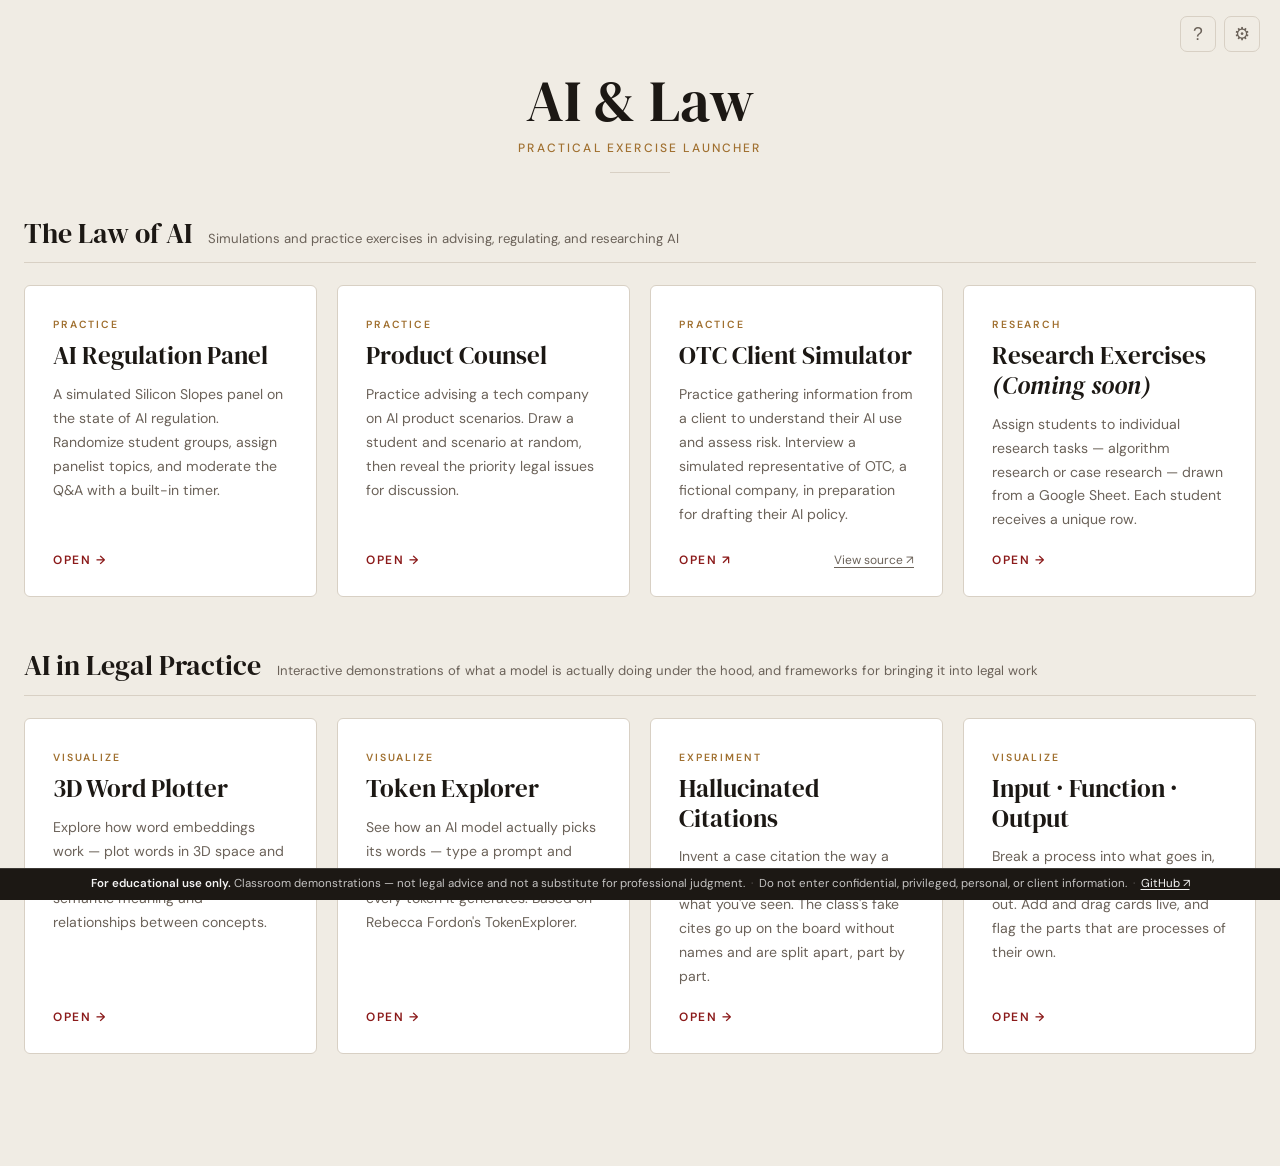
==== commit f2149429: "Add Honolulu Blue theme and a GitHub link in the footer - Add Honolulu Blue, a Detroit Lions theme, " ====
--- a/index.html
+++ b/index.html
@@ -1507,6 +1507,8 @@
   <span><strong>For educational use only.</strong> Classroom demonstrations — not legal advice and not a substitute for professional judgment.</span>
   <span class="disclaimer-sep">·</span>
   <span>Do not enter confidential, privileged, personal, or client information.</span>
+  <span class="disclaimer-sep">·</span>
+  <a class="disclaimer-link" href="https://github.com/nickhafen/ai-law-lab" target="_blank" rel="noopener">GitHub ↗</a>
 </footer>
 
 <script src="app.js"></script>
--- a/styles.css
+++ b/styles.css
@@ -67,10 +67,12 @@
 }
 #global-disclaimer strong { color: rgba(255, 255, 255, 0.95); font-weight: 600; }
 #global-disclaimer .disclaimer-sep { opacity: 0.4; }
+#global-disclaimer .disclaimer-link { color: rgba(255, 255, 255, 0.95); text-underline-offset: 2px; }
 @media (max-width: 640px) {
   :root { --disclaimer-h: 44px; }
   #global-disclaimer { font-size: 0.66rem; }
-  #global-disclaimer .disclaimer-sep { display: none; }
+  #global-disclaimer .disclaimer-sep,
+  #global-disclaimer .disclaimer-link { display: none; } /* a third line would overflow the 44px footer */
   #global-disclaimer { flex-wrap: wrap; gap: 0 6px; }
 }
 
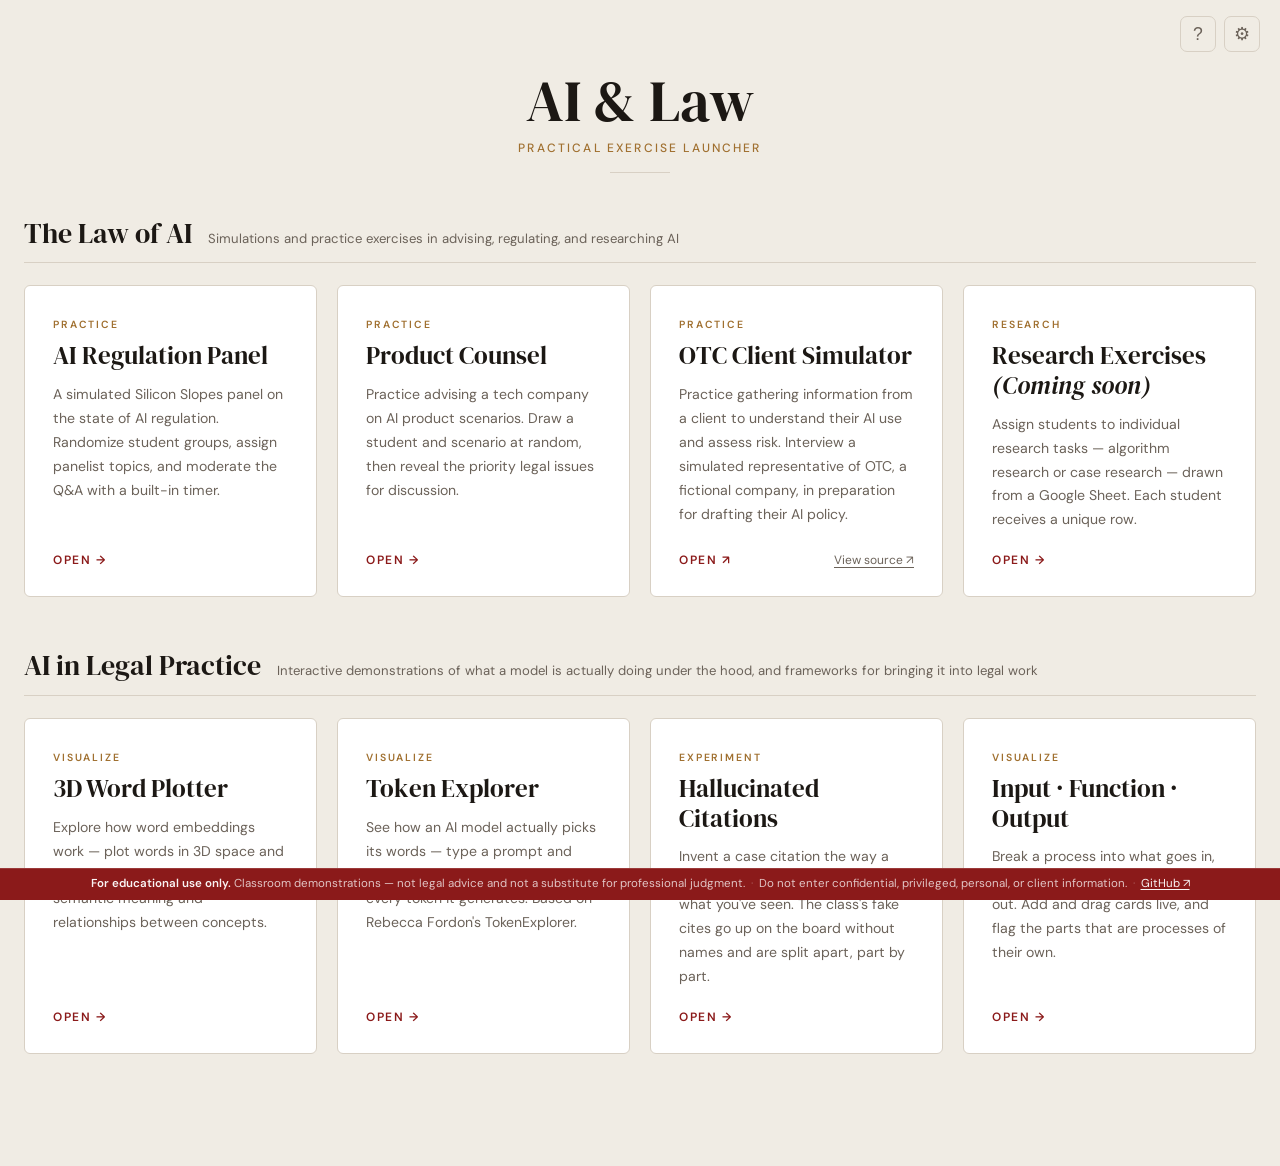
==== commit d4f23cf9: "Paint the exercise header bar in the theme's header color - The shared header bar now uses --header " ====
--- a/index.html
+++ b/index.html
@@ -44,7 +44,7 @@
         <div class="color-row">
           <label>Header</label>
           <input type="color" id="cp-header" data-var="--header">
-          <input type="text" class="color-hex-input" id="hex-header" maxlength="7" placeholder="#1c1814">
+          <input type="text" class="color-hex-input" id="hex-header" maxlength="7" placeholder="#8b1a1a">
         </div>
         <div class="color-row">
           <label>Accent / Buttons</label>
--- a/styles.css
+++ b/styles.css
@@ -8,7 +8,7 @@
   --font: 'DM Sans', -apple-system, BlinkMacSystemFont, 'Segoe UI', sans-serif;
   --serif: 'DM Serif Display', Georgia, serif;
   --bg: #f0ece4;
-  --header: #1c1814;
+  --header: #8b1a1a;
   --header-text: #ffffff;
   --accent: #8b1a1a;
   --accent-hover: #6e1414;
@@ -263,9 +263,16 @@
   color: var(--accent);
 }
 
-/* ── SHARED HEADER BAR ── */
+/* ── SHARED HEADER BAR ──
+   Painted in the theme's header color. The text/muted/border tokens are
+   re-pointed at --header-text inside the bar so every control in it
+   (title, icon buttons, nav label, IOF tools) stays legible on it. */
 .mod-header-bar {
-  background: var(--card);
+  --text: var(--header-text);
+  --muted: color-mix(in srgb, var(--header-text) 68%, transparent);
+  --border: color-mix(in srgb, var(--header-text) 28%, transparent);
+  --btn-secondary-bg: color-mix(in srgb, var(--header-text) 14%, transparent);
+  background: var(--header);
   color: var(--text);
   border-bottom: 2px solid var(--accent);
   padding: 11px 24px;
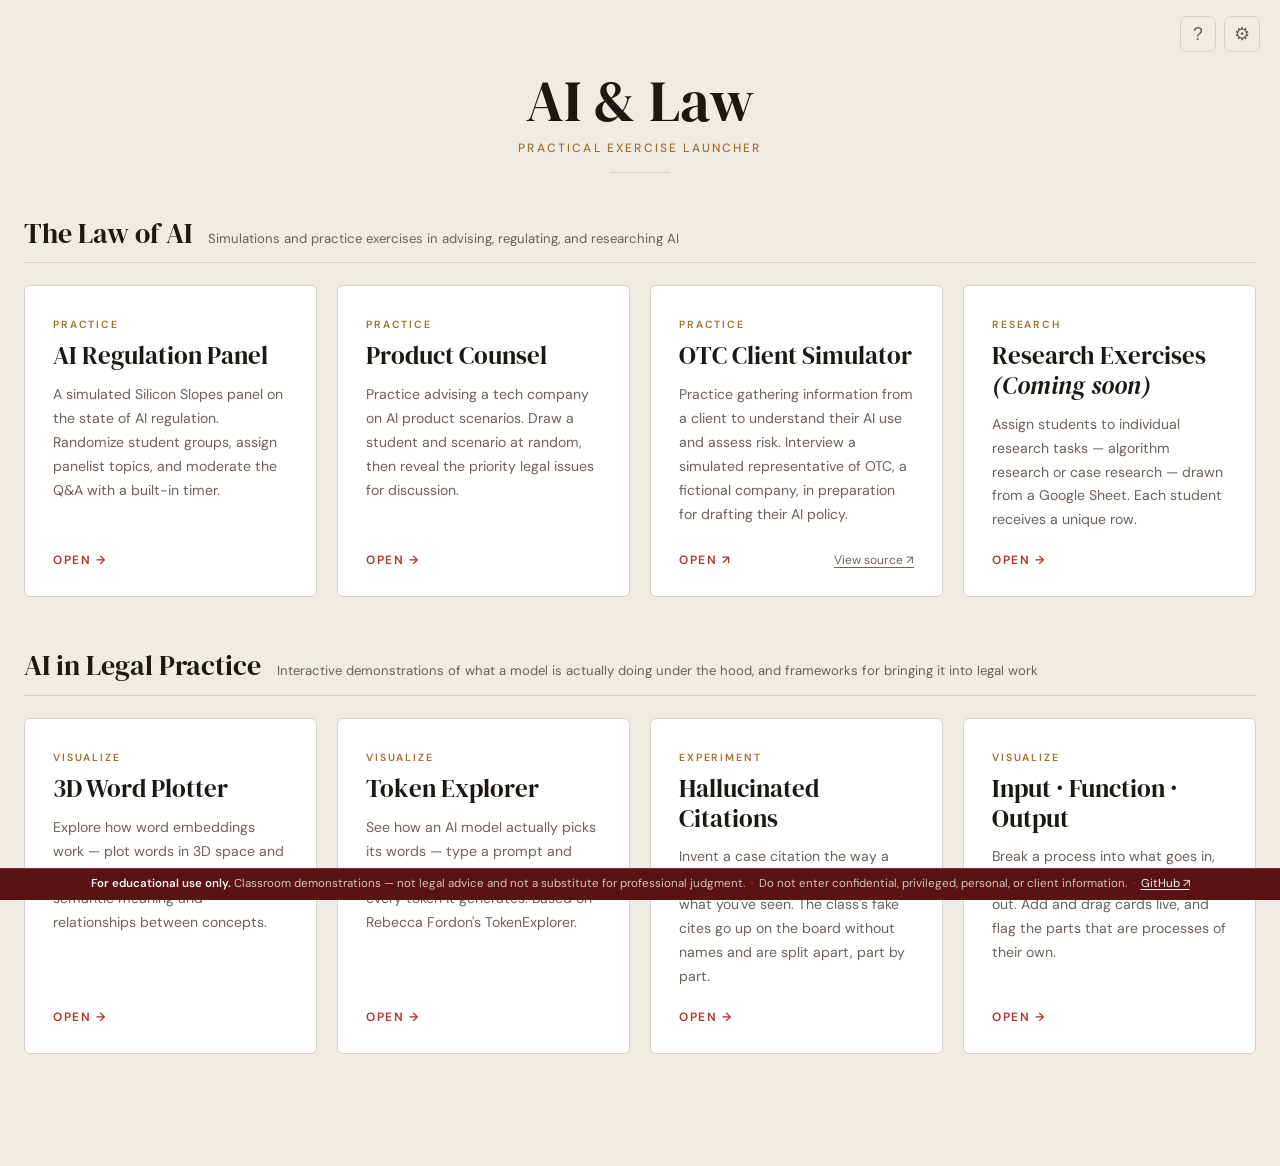
==== commit 9e87b525: "Rework Parchment and Honolulu Blue so header and accent differ - Add a --link token for places that " ====
--- a/index.html
+++ b/index.html
@@ -44,12 +44,12 @@
         <div class="color-row">
           <label>Header</label>
           <input type="color" id="cp-header" data-var="--header">
-          <input type="text" class="color-hex-input" id="hex-header" maxlength="7" placeholder="#8b1a1a">
+          <input type="text" class="color-hex-input" id="hex-header" maxlength="7" placeholder="#5a1212">
         </div>
         <div class="color-row">
           <label>Accent / Buttons</label>
           <input type="color" id="cp-accent" data-var="--accent">
-          <input type="text" class="color-hex-input" id="hex-accent" maxlength="7" placeholder="#8b1a1a">
+          <input type="text" class="color-hex-input" id="hex-accent" maxlength="7" placeholder="#b0342c">
         </div>
         <div class="color-row">
           <label>Cards</label>
--- a/styles.css
+++ b/styles.css
@@ -8,10 +8,11 @@
   --font: 'DM Sans', -apple-system, BlinkMacSystemFont, 'Segoe UI', sans-serif;
   --serif: 'DM Serif Display', Georgia, serif;
   --bg: #f0ece4;
-  --header: #8b1a1a;
+  --header: #5a1212;
   --header-text: #ffffff;
-  --accent: #8b1a1a;
-  --accent-hover: #6e1414;
+  --accent: #b0342c;
+  --accent-hover: #8b1a1a;
+  --link: var(--accent);   /* accent used as text; a scheme overrides it when its accent is too light to read on cards */
   --card: #ffffff;
   --card-shadow: 0 2px 8px rgba(0,0,0,0.10);
   --text: #1c1814;
@@ -234,7 +235,7 @@
   font-weight: 600;
   letter-spacing: 0.14em;
   text-transform: uppercase;
-  color: var(--accent);
+  color: var(--link);
 }
 
 /* Card with a secondary link beside the primary "Open" action */
@@ -260,7 +261,7 @@
 }
 
 .exercise-card-source:hover {
-  color: var(--accent);
+  color: var(--link);
 }
 
 /* ── SHARED HEADER BAR ──
@@ -345,8 +346,8 @@
 .btn-primary:hover { background: var(--accent-hover); }
 .btn-secondary { background: var(--btn-secondary-bg); color: var(--text); }
 .btn-secondary:hover { filter: brightness(0.92); }
-.btn-outline { background: transparent; border: 1.5px solid var(--accent); color: var(--accent); }
-.btn-outline:hover { background: rgba(139,26,26,0.07); }
+.btn-outline { background: transparent; border: 1.5px solid var(--accent); color: var(--link); }
+.btn-outline:hover { background: color-mix(in srgb, var(--link) 7%, transparent); }
 .btn-danger { background: var(--danger); color: #fff; }
 .btn-danger:hover { background: #b91c1c; }
 .btn:disabled { opacity: 0.45; cursor: not-allowed; }
@@ -409,7 +410,7 @@
 }
 .token-help-note strong { color: var(--text); }
 .token-help-note a {
-  color: var(--accent);
+  color: var(--link);
   font-weight: 600;
   text-underline-offset: 2px;
 }
@@ -418,7 +419,7 @@
   border: 1px solid var(--border);
   border-radius: 4px;
   background: var(--bg);
-  color: var(--accent);
+  color: var(--link);
   font-weight: 700;
 }
 .help-credit { font-size: 0.78rem; color: var(--muted); text-align: center; margin-top: 20px; padding-top: 14px; border-top: 1px solid var(--border); }
@@ -431,7 +432,7 @@
   cursor: pointer; transition: color 0.15s; white-space: nowrap; font-family: inherit;
 }
 .settings-tab:hover { color: var(--text); }
-.settings-tab.active { color: var(--accent); border-bottom-color: var(--accent); }
+.settings-tab.active { color: var(--link); border-bottom-color: var(--accent); }
 .settings-tab-panel { display: none; }
 .settings-tab-panel.active { display: block; }
 
@@ -737,7 +738,7 @@
   padding: 1px 5px;
   border-radius: 3px;
   font-size: 0.7rem;
-  color: var(--accent);
+  color: var(--link);
 }
 
 #counsel-app input[type="text"] {
@@ -765,7 +766,7 @@
 
 #csv-status { font-size: 0.75rem; margin-top: 8px; min-height: 18px; color: var(--muted); }
 #csv-status.ok { color: var(--green); }
-#csv-status.err { color: var(--accent); }
+#csv-status.err { color: var(--link); }
 
 .c-btn-row {
   display: flex;
@@ -796,7 +797,7 @@
   flex: 1;
   padding: 14px;
   background: var(--accent);
-  color: #fff;
+  color: var(--btn-primary-text, #fff);
   font-family: var(--font);
   font-size: 0.82rem;
   font-weight: 600;
@@ -1055,7 +1056,7 @@
   border-radius: 999px;
   border: 1px solid var(--accent);
   background-color: var(--card);
-  color: var(--accent);
+  color: var(--link);
   font-size: .72rem;
   font-weight: 700;
   letter-spacing: .04em;
@@ -1176,7 +1177,7 @@
 .token-info-toggle::after { content: none; }
 .token-info-toggle[aria-expanded="true"] {
   border-color: var(--accent);
-  color: var(--accent);
+  color: var(--link);
 }
 .token-info-note {
   margin: 8px 0 0;
@@ -1189,7 +1190,7 @@
   line-height: 1.5;
 }
 
-.token-alt-row.chosen .token-alt-label { font-weight: 700; color: var(--accent); }
+.token-alt-row.chosen .token-alt-label { font-weight: 700; color: var(--link); }
 
 .token-param-warning {
   margin: 14px 0 0;
@@ -1423,7 +1424,7 @@
 }
 .token-cached-response-title {
   margin-bottom: 8px;
-  color: var(--accent);
+  color: var(--link);
   font-size: 0.8rem;
   font-weight: 700;
   letter-spacing: 0.06em;
@@ -1797,7 +1798,7 @@
   flex-shrink: 0;
   font-size: 0.75rem;
   font-weight: 700;
-  color: var(--accent);
+  color: var(--link);
   font-variant-numeric: tabular-nums;
 }
 
@@ -2124,7 +2125,7 @@
    theme tokens so saved color schemes restyle it along with everything else. */
 #iof-app {
   --iof-in:  var(--gold);
-  --iof-fn:  var(--accent);
+  --iof-fn:  var(--link);   /* used as text, so it follows the link color */
   --iof-out: var(--text);   /* the one theme color that stays legible on every scheme, light or dark */
   --iof-scale: 1;
   display: flex;
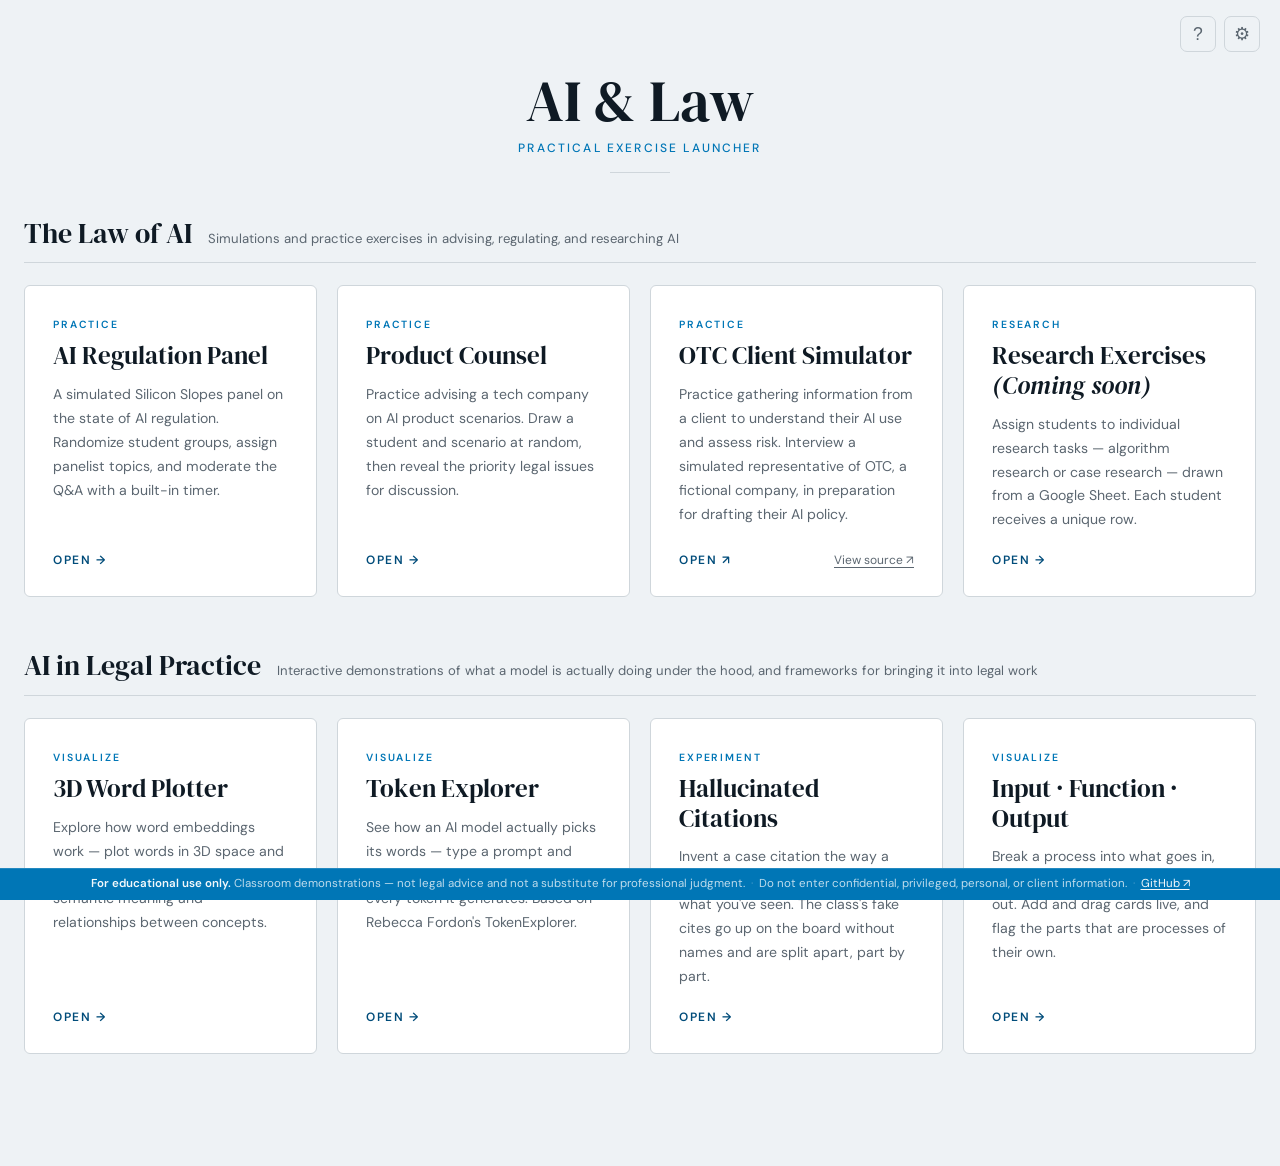
==== commit e32e49fc: "Add Blueprint theme and make Honolulu Blue the default Blueprint is the cyanotype theme from nh-note" ====
--- a/index.html
+++ b/index.html
@@ -39,17 +39,17 @@
         <div class="color-row">
           <label>Background</label>
           <input type="color" id="cp-bg" data-var="--bg">
-          <input type="text" class="color-hex-input" id="hex-bg" maxlength="7" placeholder="#f0ece4">
+          <input type="text" class="color-hex-input" id="hex-bg" maxlength="7" placeholder="#eef2f5">
         </div>
         <div class="color-row">
           <label>Header</label>
           <input type="color" id="cp-header" data-var="--header">
-          <input type="text" class="color-hex-input" id="hex-header" maxlength="7" placeholder="#5a1212">
+          <input type="text" class="color-hex-input" id="hex-header" maxlength="7" placeholder="#0076b6">
         </div>
         <div class="color-row">
           <label>Accent / Buttons</label>
           <input type="color" id="cp-accent" data-var="--accent">
-          <input type="text" class="color-hex-input" id="hex-accent" maxlength="7" placeholder="#b0342c">
+          <input type="text" class="color-hex-input" id="hex-accent" maxlength="7" placeholder="#b0b7bc">
         </div>
         <div class="color-row">
           <label>Cards</label>
@@ -59,12 +59,12 @@
         <div class="color-row">
           <label>Body text</label>
           <input type="color" id="cp-text" data-var="--text">
-          <input type="text" class="color-hex-input" id="hex-text" maxlength="7" placeholder="#1c1814">
+          <input type="text" class="color-hex-input" id="hex-text" maxlength="7" placeholder="#0f1a24">
         </div>
         <div class="color-row">
           <label>Labels</label>
           <input type="color" id="cp-gold" data-var="--gold">
-          <input type="text" class="color-hex-input" id="hex-gold" maxlength="7" placeholder="#a07030">
+          <input type="text" class="color-hex-input" id="hex-gold" maxlength="7" placeholder="#0076b6">
         </div>
       </div>
     </div>
@@ -134,8 +134,13 @@
           <label style="margin-bottom:6px;">Default model</label>
           <select id="settings-token-model" style="width:100%;">
             <optgroup label="Paid">
-              <option value="openai/gpt-4.1-mini" selected>GPT-4.1 mini</option>
-              <option value="openai/gpt-4.1">GPT-4.1</option>
+              <option value="openai/gpt-oss-120b" selected>GPT-OSS 120B</option>
+              <option value="deepseek/deepseek-v4-flash">DeepSeek V4 Flash</option>
+            </optgroup>
+            <!-- data-sunset: the card removes the option from that UTC day on (tokenPruneRetiredModels). -->
+            <optgroup label="Retiring Jan 14, 2027">
+              <option value="openai/gpt-4.1-mini" data-sunset="2027-01-14">GPT-4.1 mini</option>
+              <option value="openai/gpt-4.1" data-sunset="2027-01-14">GPT-4.1</option>
             </optgroup>
             <optgroup label="Free">
               <option value="google/gemma-4-26b-a4b-it:free">Gemma 4 26B</option>
@@ -325,7 +330,7 @@
 
       <div class="token-help-note">
         <strong>Results.</strong>
-        Generated text and token probabilities come from the selected live model and can vary between requests. Responses are capped at 60 generated tokens and prompts at 8,000 characters. Cached Examples are real captures from the live model — genuine text and genuine probabilities — recorded once and committed to the repository so class time never depends on the network. Regenerate them with <code>scripts/capture-cached-examples.mjs</code>.
+        Generated text and token probabilities come from the selected live model and can vary between requests. Answers are capped at 60 tokens and prompts at 8,000 characters. Models that think before answering (GPT-OSS 120B) get extra room for thinking on top of that cap, and their thinking is shown above the answer in its own box. Thinking comes back as plain text without token probabilities, so it can be read but not explored token by token. Cached Examples are real captures from the live model — genuine text and genuine probabilities — recorded once and committed to the repository so class time never depends on the network. Regenerate them with <code>scripts/capture-cached-examples.mjs</code>.
       </div>
 
       <div class="token-help-note token-whitespace-help"><strong>Whitespace display.</strong> In alternative-token labels, <code>␠</code> represents a space, <code>⇥</code> a tab, <code>↵</code> a line break, and <code>∅</code> an empty token. These symbols make otherwise invisible model tokens inspectable.</div>
@@ -556,8 +561,8 @@
     </div>
     <p class="names-hint">Groups smaller than this will be distributed among other groups.</p>
     <div class="btn-row">
-      <button class="btn btn-primary" id="randomize-btn">Create Groups</button>
-      <button class="btn btn-outline" id="assign-prompts-btn">Assign Prompts</button>
+      <button class="btn btn-secondary" id="randomize-btn">Create Groups</button>
+      <button class="btn btn-secondary" id="assign-prompts-btn">Assign Prompts</button>
     </div>
     <div class="inline-warning" id="warn-no-groups">Groups haven't been created yet. Create groups first.</div>
     <div class="inline-warning" id="warn-no-prompts">Prompts haven't been assigned yet. Assign prompts before starting.</div>
@@ -582,7 +587,7 @@
         </div>
         <div style="display:flex;gap:10px;margin-top:8px;">
           <button class="btn btn-secondary btn-sm" id="qf-btn">⚡ Quick Fill</button>
-          <button class="btn btn-primary btn-sm" id="qf-start-btn" title="Quick Fill then start the panel (W)">⚡ Quick Fill + Start</button>
+          <button class="btn btn-secondary btn-sm" id="qf-start-btn" title="Quick Fill then start the panel (W)">⚡ Quick Fill + Start</button>
         </div>
       </div>
       
@@ -726,7 +731,7 @@
         <p style="font-size:0.85rem;color:var(--muted);margin:0 0 12px;line-height:1.55;">Data source URL is configured in <button onclick="openSettings()" style="background:none;border:none;padding:0;cursor:pointer;color:var(--muted);text-decoration:underline;text-underline-offset:2px;font-size:inherit;">Settings ⚙</button></p>
         <div id="csv-status" style="font-size:0.85rem;margin-bottom:12px;min-height:18px;"></div>
         <div class="btn-row">
-          <button class="btn btn-primary" id="counsel-assign-btn">Assign Scenarios</button>
+          <button class="btn btn-secondary" id="counsel-assign-btn">Assign Scenarios</button>
         </div>
         <div class="inline-warning" id="counsel-warn-no-names">Enter at least one name in the Roster before assigning.</div>
         <div class="inline-warning" id="counsel-warn-no-scenarios">Scenarios haven't been assigned yet. Assign scenarios before starting.</div>
@@ -767,7 +772,7 @@
         <div class="scenario-label">Scenario</div>
         <div class="scenario-title" id="out-title"></div>
         <div class="scenario-text" id="out-scenario"></div>
-        <button class="btn-reveal" id="btn-reveal" onclick="counselToggleRisks()">▸ Show Priority Legal Issues</button>
+        <button class="btn-ghost btn-reveal" id="btn-reveal" onclick="counselToggleRisks()">▸ Show Priority Legal Issues</button>
         <div class="risks-panel" id="risks-panel">
           <div class="risks-label">Priority Legal Issues</div>
           <div class="risks-md" id="risks-list"></div>
@@ -858,10 +863,10 @@
           <span id="plotter-live-label" style="font-size:0.82rem;color:var(--muted);">Connecting…</span>
         </div>
         <div style="display:flex;gap:6px;">
-          <button id="plotter-btn-export" class="btn btn-sm" title="Download every submission ever collected, including archived classes"
-            style="flex:1;justify-content:center;background:transparent;border:1px solid var(--border);color:var(--muted);">⤓ Export</button>
-          <button id="plotter-btn-clear" class="btn btn-sm" title="Archive the current submissions and clear the plot"
-            style="flex:1;justify-content:center;background:transparent;border:1px solid var(--border);color:var(--muted);">✕ Clear</button>
+          <button id="plotter-btn-export" class="btn btn-sm btn-ghost" title="Download every submission ever collected, including archived classes"
+            style="flex:1;justify-content:center;">⤓ Export</button>
+          <button id="plotter-btn-clear" class="btn btn-sm btn-ghost" title="Archive the current submissions and clear the plot"
+            style="flex:1;justify-content:center;">✕ Clear</button>
         </div>
         <p class="plotter-hint"><code>Clear</code> archives the current data. <code>Export</code> exports all current and archived data.</p>
       </section>
@@ -869,8 +874,8 @@
       <!-- Sample data (works without student submissions) -->
       <section class="plotter-section">
         <div class="advanced-subtitle">Sample Data</div>
-        <button id="plotter-btn-demo" class="btn btn-sm" aria-pressed="false"
-          style="width:100%;background:transparent;border:1px solid var(--border);color:var(--muted);">▦ Show sample data</button>
+        <button id="plotter-btn-demo" class="btn btn-sm btn-ghost" aria-pressed="false"
+          style="width:100%;">▦ Show sample data</button>
         <p class="plotter-hint">A simulated class of ~100 plots on Female / Alive / Royal. Live submissions stay in Firebase — they're just hidden while this is on.</p>
       </section>
 
@@ -882,8 +887,8 @@
         <div style="display:flex;align-items:center;gap:5px;margin-top:8px;">
           <input type="text" id="plotter-student-link" readonly
             style="flex:1;min-width:0;font-size:0.72rem;padding:5px 7px;border-radius:5px;border:1px solid var(--border);background:var(--bg);color:var(--muted);font-family:monospace;">
-          <button id="plotter-btn-copy-link" class="btn btn-sm" title="Copy link"
-            style="flex-shrink:0;padding:5px 9px;background:transparent;border:1px solid var(--border);color:var(--muted);">⎘</button>
+          <button id="plotter-btn-copy-link" class="btn btn-sm btn-ghost" title="Copy link"
+            style="flex-shrink:0;padding:5px 9px;">⎘</button>
         </div>
         <p class="plotter-hint">Opens every student form on one page, starting on this exercise's tab — one scan at the start of class covers both.</p>
       </section>
@@ -914,7 +919,7 @@
           <label style="min-width:14px;">Z</label>
           <span id="plotter-label-z" style="font-size:0.88rem;color:var(--text);">Royal</span>
         </div>
-        <button id="plotter-btn-reset-view" class="btn btn-sm" style="width:100%;margin-top:4px;background:transparent;border:1px solid var(--border);color:var(--muted);">⤢ Reset view</button>
+        <button id="plotter-btn-reset-view" class="btn btn-sm btn-ghost" style="width:100%;margin-top:4px;">⤢ Reset view</button>
       </section>
 
       <section class="plotter-section">
@@ -959,8 +964,13 @@
         <div class="advanced-subtitle">Model</div>
         <select id="token-model" style="width:100%;padding:7px 9px;border-radius:5px;border:1px solid var(--border);background:var(--bg);color:var(--text);font-size:0.88rem;">
           <optgroup label="Paid">
-            <option value="openai/gpt-4.1-mini" selected>GPT-4.1 mini</option>
-            <option value="openai/gpt-4.1">GPT-4.1</option>
+            <option value="openai/gpt-oss-120b" selected>GPT-OSS 120B</option>
+            <option value="deepseek/deepseek-v4-flash">DeepSeek V4 Flash</option>
+          </optgroup>
+          <!-- data-sunset: the card removes the option from that UTC day on (tokenPruneRetiredModels). -->
+          <optgroup label="Retiring Jan 14, 2027">
+            <option value="openai/gpt-4.1-mini" data-sunset="2027-01-14">GPT-4.1 mini</option>
+            <option value="openai/gpt-4.1" data-sunset="2027-01-14">GPT-4.1</option>
           </optgroup>
           <optgroup label="Free">
             <option value="google/gemma-4-26b-a4b-it:free">Gemma 4 26B</option>
@@ -990,7 +1000,7 @@
 
       <section class="plotter-section">
         <div class="advanced-subtitle">Response length</div>
-        <p class="plotter-hint">Up to 60 generated tokens.</p>
+        <p class="plotter-hint">Up to 60 answer tokens. A model that thinks first gets extra room for thinking, so it doesn't eat into the answer.</p>
       </section>
 
       <section class="plotter-section">
@@ -1019,7 +1029,7 @@
             </label>
             <input type="number" id="token-top-k" value="0" min="0" max="100" step="1" style="width:100%;">
             <p class="plotter-hint">0 = off. Not every provider supports Top-K.</p>
-            <p class="token-info-note hidden" id="token-top-k-info">At each step the model ranks every possible next token. Top-K throws away everything below the top K before sampling. Set it to 1 and the model always takes the most likely token; set it to 0 and nothing is discarded. <strong>OpenAI models have no Top-K parameter and silently ignore it</strong> — the card detects this and warns you under the response. The Alternatives list is separate: it always shows the most <em>likely</em> tokens, which are not necessarily the ones Top-K left eligible.</p>
+            <p class="token-info-note hidden" id="token-top-k-info">At each step the model ranks every possible next token. Top-K throws away everything below the top K before sampling. Set it to 1 and the model always takes the most likely token; set it to 0 and nothing is discarded. <strong>OpenAI's own API models (GPT-4.1) have no Top-K parameter and silently ignore it</strong> — the card detects this and warns you under the response. The Alternatives list is separate: it always shows the most <em>likely</em> tokens, which are not necessarily the ones Top-K left eligible.</p>
           </div>
 
           <div class="token-advanced-field">
@@ -1030,7 +1040,7 @@
             </label>
             <input type="number" id="token-top-p" placeholder="off" min="0.01" max="1" step="0.05" style="width:100%;">
             <p class="plotter-hint">Blank = off. 1 keeps everything.</p>
-            <p class="token-info-note hidden" id="token-top-p-info">Also called nucleus sampling. Where Top-K keeps a fixed <em>number</em> of candidates, Top-P keeps the smallest group of top-ranked tokens whose probabilities add up to P. At 0.9 the model keeps whatever covers 90% of the probability — which might be two tokens where it is confident and fifty where it is not. That is the key difference: Top-P adapts to the model's certainty at each step, Top-K does not. Unlike Top-K, <strong>OpenAI models do support Top-P</strong>. Changing both it and Temperature at once makes results hard to attribute, so vary one at a time.</p>
+            <p class="token-info-note hidden" id="token-top-p-info">Also called nucleus sampling. Where Top-K keeps a fixed <em>number</em> of candidates, Top-P keeps the smallest group of top-ranked tokens whose probabilities add up to P. At 0.9 the model keeps whatever covers 90% of the probability — which might be two tokens where it is confident and fifty where it is not. That is the key difference: Top-P adapts to the model's certainty at each step, Top-K does not. Unlike Top-K, <strong>every model here supports Top-P</strong>. Changing both it and Temperature at once makes results hard to attribute, so vary one at a time.</p>
           </div>
 
         </div>
@@ -1096,6 +1106,7 @@
                   <label class="token-render-toggle"><input type="checkbox" id="token-render-toggle"> <span>Render Markdown</span></label>
                 </div>
                 <p class="plotter-hint" style="margin-bottom:10px;">Hover to explore. Click a token to lock its alternatives; click it again to unlock.</p>
+                <div id="token-thinking-slot"></div>
                 <div id="token-output"><span class="plotter-hint">Nothing generated yet — type a prompt and hit Generate.</span></div>
                 <div id="token-output-rendered" class="token-rendered hidden"></div>
                 <div id="token-usage" class="token-usage hidden" aria-live="polite"></div>
@@ -1230,10 +1241,10 @@
           <span id="cite-live-label" style="font-size:0.82rem;color:var(--muted);">Connecting…</span>
         </div>
         <div style="display:flex;gap:6px;">
-          <button id="cite-btn-export" class="btn btn-sm" title="Download every citation ever collected, including archived classes"
-            style="flex:1;justify-content:center;background:transparent;border:1px solid var(--border);color:var(--muted);">⤓ Export</button>
-          <button id="cite-btn-clear" class="btn btn-sm" title="Archive the current citations and clear the board"
-            style="flex:1;justify-content:center;background:transparent;border:1px solid var(--border);color:var(--muted);">✕ Clear</button>
+          <button id="cite-btn-export" class="btn btn-sm btn-ghost" title="Download every citation ever collected, including archived classes"
+            style="flex:1;justify-content:center;">⤓ Export</button>
+          <button id="cite-btn-clear" class="btn btn-sm btn-ghost" title="Archive the current citations and clear the board"
+            style="flex:1;justify-content:center;">✕ Clear</button>
         </div>
         <p class="plotter-hint"><code>Clear</code> archives the current data. <code>Export</code> exports all current and archived data.</p>
       </section>
@@ -1241,8 +1252,8 @@
       <!-- Sample data (works without student submissions) -->
       <section class="plotter-section">
         <div class="advanced-subtitle">Sample Data</div>
-        <button id="cite-btn-demo" class="btn btn-sm" aria-pressed="false"
-          style="width:100%;background:transparent;border:1px solid var(--border);color:var(--muted);">▦ Show sample data</button>
+        <button id="cite-btn-demo" class="btn btn-sm btn-ghost" aria-pressed="false"
+          style="width:100%;">▦ Show sample data</button>
         
       </section>
 
@@ -1254,8 +1265,8 @@
         <div style="display:flex;align-items:center;gap:5px;margin-top:8px;">
           <input type="text" id="cite-student-link" readonly
             style="flex:1;min-width:0;font-size:0.72rem;padding:5px 7px;border-radius:5px;border:1px solid var(--border);background:var(--bg);color:var(--muted);font-family:monospace;">
-          <button id="cite-btn-copy-link" class="btn btn-sm" title="Copy link"
-            style="flex-shrink:0;padding:5px 9px;background:transparent;border:1px solid var(--border);color:var(--muted);">⎘</button>
+          <button id="cite-btn-copy-link" class="btn btn-sm btn-ghost" title="Copy link"
+            style="flex-shrink:0;padding:5px 9px;">⎘</button>
         </div>
         <p class="plotter-hint">Opens every student form on one page, starting on this exercise's tab — one scan at the start of class covers both.</p>
       </section>
@@ -1323,8 +1334,8 @@
         <button class="iof-size-btn" data-iof-size="m" title="Medium text">A</button>
         <button class="iof-size-btn" data-iof-size="l" title="Larger text">A</button>
       </div>
-      <button class="btn btn-sm iof-tool-btn" id="iof-btn-example" title="Load a sample complaint-drafting board">▦ Example</button>
-      <button class="btn btn-sm iof-tool-btn" id="iof-btn-clear" title="Remove every card">✕ Clear</button>
+      <button class="btn btn-sm btn-ghost iof-tool-btn" id="iof-btn-example" title="Load a sample complaint-drafting board">▦ Example</button>
+      <button class="btn btn-sm btn-ghost iof-tool-btn" id="iof-btn-clear" title="Remove every card">✕ Clear</button>
       <button class="header-btn help-btn" title="Keyboard shortcuts (?)">?</button>
       <button class="header-btn settings-trigger" title="Appearance settings (S)">⚙</button>
     </div>
--- a/styles.css
+++ b/styles.css
@@ -3,25 +3,25 @@
 *, *::before, *::after { box-sizing: border-box; margin: 0; padding: 0; }
 html { scroll-padding-top: 80px; }
 
-/* ── ROOT VARIABLES (unified warm palette) ── */
+/* ── ROOT VARIABLES (default: Honolulu Blue — keep in step with BUILTIN_SCHEMES[0] in app.js) ── */
 :root {
   --font: 'DM Sans', -apple-system, BlinkMacSystemFont, 'Segoe UI', sans-serif;
   --serif: 'DM Serif Display', Georgia, serif;
-  --bg: #f0ece4;
-  --header: #5a1212;
+  --bg: #eef2f5;
+  --header: #0076b6;
   --header-text: #ffffff;
-  --accent: #b0342c;
-  --accent-hover: #8b1a1a;
-  --link: var(--accent);   /* accent used as text; a scheme overrides it when its accent is too light to read on cards */
+  --accent: #b0b7bc;
+  --accent-hover: #9aa2a8;
+  --link: #004c7a;   /* accent used as text; Honolulu's gray accent is too light to read on cards */
   --card: #ffffff;
   --card-shadow: 0 2px 8px rgba(0,0,0,0.10);
-  --text: #1c1814;
-  --muted: #6b6259;
-  --border: #d8d0c4;
-  --btn-secondary-bg: #e8e2d8;
-  --btn-primary-text: #ffffff;
+  --text: #0f1a24;
+  --muted: #5b6670;
+  --border: #cfd6db;
+  --btn-secondary-bg: #dde3e7;
+  --btn-primary-text: #1e2533;   /* dark text on the light gray accent */
   --radius: 8px;
-  --gold: #a07030;
+  --gold: #0076b6;
   --green: #2d6a4f;
   --green-light: #eaf3ee;
   --danger: #dc2626;
@@ -342,12 +342,20 @@
   transition: background 0.15s, opacity 0.15s;
   text-decoration: none;
 }
+/* Button roles — pick by what the button does, not how prominent it should feel:
+   .btn-primary   the one action that moves the screen forward (Start, Submit, Generate,
+                  Save & Push). At most one per screen, or per self-contained card (a
+                  settings section, the presentation timer).
+   .btn-secondary supporting form actions (Create Groups, Assign, Quick Fill, Add, Clear, Reset).
+   .btn-ghost     tool and view controls on presentation screens (Export, Copy link, Reset
+                  view, sample-data toggles, Show issues) — quiet so they don't pull focus.
+   .btn-danger    permanent deletion only. */
 .btn-primary { background: var(--accent); color: var(--btn-primary-text, #fff); }
 .btn-primary:hover { background: var(--accent-hover); }
 .btn-secondary { background: var(--btn-secondary-bg); color: var(--text); }
 .btn-secondary:hover { filter: brightness(0.92); }
-.btn-outline { background: transparent; border: 1.5px solid var(--accent); color: var(--link); }
-.btn-outline:hover { background: color-mix(in srgb, var(--link) 7%, transparent); }
+.btn-ghost { background: transparent; border: 1px solid var(--border); color: var(--muted); }
+.btn-ghost:hover { color: var(--text); border-color: var(--muted); }
 .btn-danger { background: var(--danger); color: #fff; }
 .btn-danger:hover { background: #b91c1c; }
 .btn:disabled { opacity: 0.45; cursor: not-allowed; }
@@ -776,41 +784,7 @@
   margin-bottom: 32px;
 }
 
-.btn-load {
-  padding: 14px 22px;
-  background: var(--card);
-  color: var(--text);
-  font-family: var(--font);
-  font-size: 0.78rem;
-  font-weight: 600;
-  letter-spacing: 0.14em;
-  text-transform: uppercase;
-  border: 1px solid var(--border);
-  border-radius: 4px;
-  cursor: pointer;
-  white-space: nowrap;
-  transition: background 0.15s;
-}
-.btn-load:hover { background: var(--bg); }
-
-.btn-draw {
-  flex: 1;
-  padding: 14px;
-  background: var(--accent);
-  color: var(--btn-primary-text, #fff);
-  font-family: var(--font);
-  font-size: 0.82rem;
-  font-weight: 600;
-  letter-spacing: 0.18em;
-  text-transform: uppercase;
-  border: none;
-  border-radius: 4px;
-  cursor: pointer;
-  transition: background 0.15s, transform 0.1s;
-}
-.btn-draw:hover { background: var(--accent-hover); }
-.btn-draw:active { transform: translateY(1px); }
-.btn-draw:disabled { opacity: 0.5; cursor: not-allowed; }
+
 
 #counsel-result {
   width: 100%;
@@ -867,19 +841,15 @@
   width: 100%;
   margin-top: 22px;
   padding: 11px;
-  background: transparent;
-  color: var(--muted);
   font-family: var(--font);
   font-size: 0.72rem;
   font-weight: 600;
   letter-spacing: 0.16em;
   text-transform: uppercase;
-  border: 1px solid var(--border);
   border-radius: 3px;
   cursor: pointer;
-  transition: background 0.15s, color 0.15s;
-}
-.btn-reveal:hover { background: var(--btn-secondary-bg); color: var(--text); }
+  transition: border-color 0.15s, color 0.15s;
+}
 
 .risks-panel { display: none; margin-top: 18px; padding-top: 18px; border-top: 1px solid var(--border); animation: rise 0.3s ease both; }
 .risks-panel.visible { display: block; }
@@ -893,23 +863,6 @@
 .risks-md em { color: var(--text); }
 .risks-md p:last-child, .risks-md li:last-child { margin-bottom: 0; }
 
-.btn-reset {
-  display: block;
-  width: 100%;
-  padding: 13px;
-  background: transparent;
-  color: var(--muted);
-  font-family: var(--font);
-  font-size: 0.75rem;
-  font-weight: 600;
-  letter-spacing: 0.16em;
-  text-transform: uppercase;
-  border: 1px solid var(--border);
-  border-radius: 4px;
-  cursor: pointer;
-  transition: background 0.15s, color 0.15s;
-}
-.btn-reset:hover { background: var(--card); color: var(--text); }
 
 @keyframes rise {
   from { opacity: 0; transform: translateY(6px); }
@@ -1468,6 +1421,7 @@
     grid-column: 1 / -1;
   }
 
+  #token-comparison-results .token-thinking,
   #token-comparison-results .token-cached-output,
   #token-comparison-results .token-usage,
   #token-comparison-results .token-cached-instructions,
@@ -1513,6 +1467,37 @@
   line-height: 1.9;
   font-size: 1rem;
   white-space: pre-wrap;
+}
+
+/* Thinking: plain text with no probabilities, so it reads as a note beside the
+   answer rather than as token pills. */
+.token-thinking {
+  margin: 0 0 12px;
+  padding: 9px 12px;
+  border: 1px dashed var(--border);
+  border-left: 3px solid var(--gold);
+  border-radius: 5px;
+  background: color-mix(in srgb, var(--gold) 7%, transparent);
+}
+.token-thinking-label {
+  margin-bottom: 4px;
+  color: var(--muted);
+  font-size: 0.72rem;
+  font-weight: 700;
+  letter-spacing: 0.06em;
+  text-transform: uppercase;
+}
+.token-thinking-text {
+  color: var(--muted);
+  font-size: 0.88rem;
+  font-style: italic;
+  line-height: 1.6;
+  white-space: pre-wrap;
+}
+.token-thinking-note {
+  margin: 6px 0 0;
+  color: var(--muted);
+  font-size: 0.72rem;
 }
 
 .token-output-heading {
@@ -2158,13 +2143,6 @@
 .iof-size-btn + .iof-size-btn { border-left: 1px solid var(--border); }
 .iof-size-btn:hover { background: var(--btn-secondary-bg); }
 .iof-size-btn[aria-pressed="true"] { background: var(--btn-secondary-bg); color: var(--text); }
-
-.iof-tool-btn {
-  background: transparent;
-  border: 1px solid var(--border);
-  color: var(--muted);
-}
-.iof-tool-btn:hover { color: var(--text); border-color: var(--muted); }
 
 #iof-main {
   flex: 1;
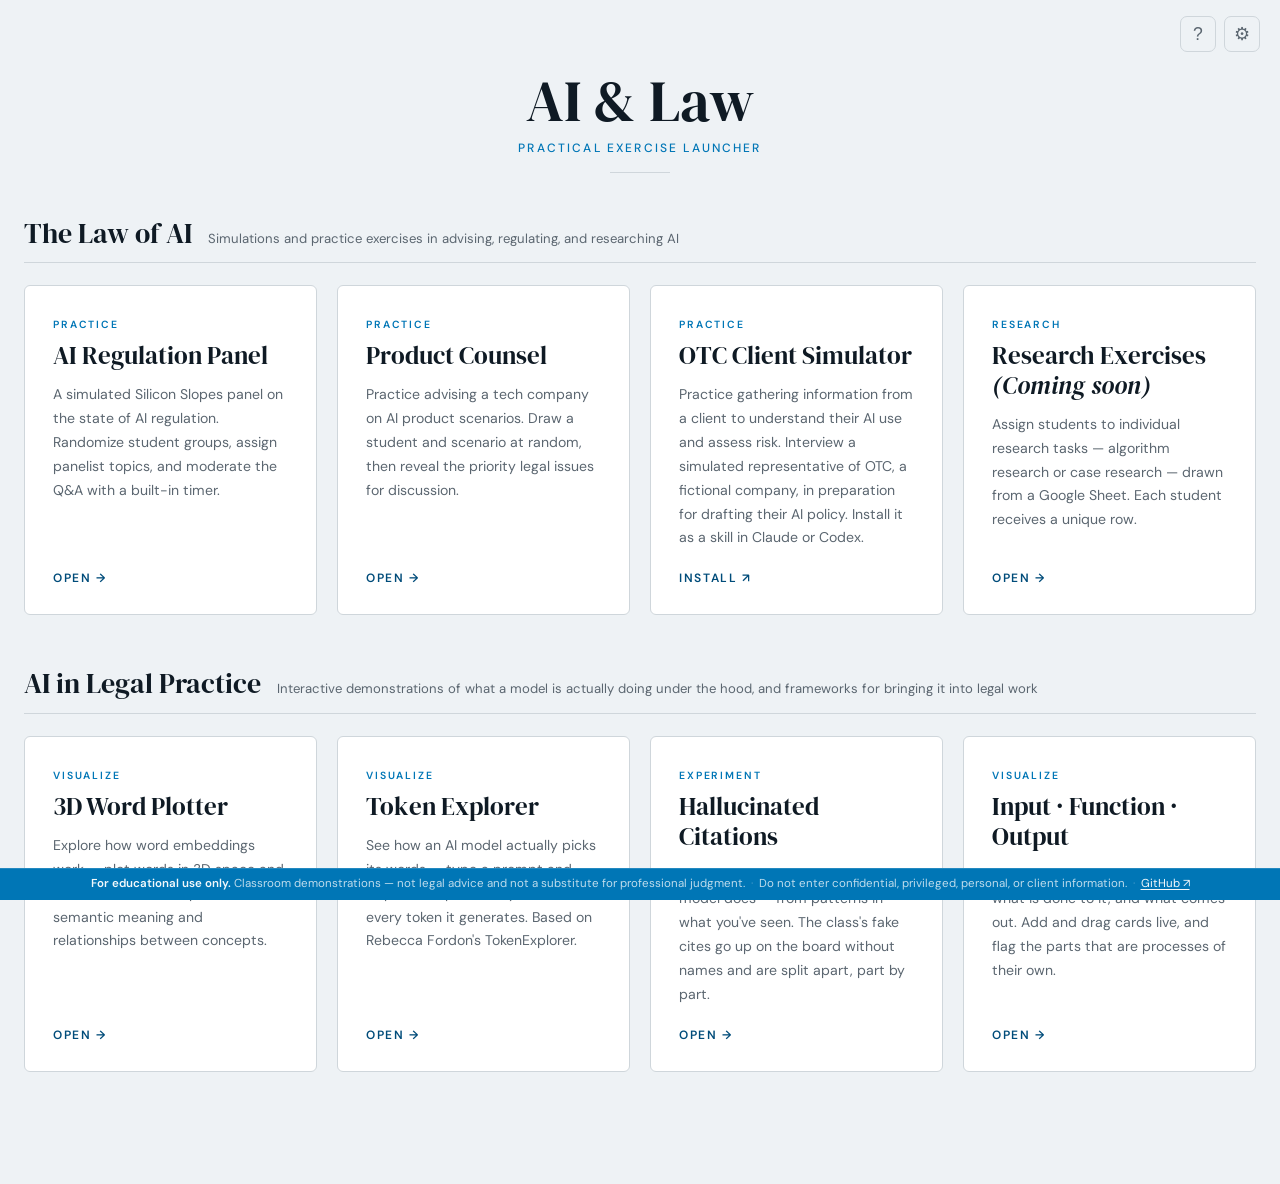
==== commit 5463a51f: "Point the OTC card at the plugin install page The site card opened the v2 custom GPT, which OpenAI i" ====
--- a/index.html
+++ b/index.html
@@ -429,13 +429,12 @@
         <div class="exercise-card-desc">Practice advising a tech company on AI product scenarios. Draw a student and scenario at random, then reveal the priority legal issues for discussion.</div>
         <div class="exercise-card-arrow">Open →</div>
       </div>
-      <div class="exercise-card" onclick="window.open('https://chatgpt.com/g/g-69c5820d64e4819186c723f9fc7b9e33-otc-client-simulator-v2', '_blank', 'noopener')">
+      <div class="exercise-card" onclick="window.open('https://github.com/nickhafen/ai-law-lab/tree/main/plugins/otc-client-simulator#install--use', '_blank', 'noopener')">
         <div class="exercise-card-eyebrow">Practice</div>
         <div class="exercise-card-title">OTC Client Simulator</div>
-        <div class="exercise-card-desc">Practice gathering information from a client to understand their AI use and assess risk. Interview a simulated representative of OTC, a fictional company, in preparation for drafting their AI policy.</div>
+        <div class="exercise-card-desc">Practice gathering information from a client to understand their AI use and assess risk. Interview a simulated representative of OTC, a fictional company, in preparation for drafting their AI policy. Install it as a skill in Claude or Codex.</div>
         <div class="exercise-card-footer">
-          <a class="exercise-card-arrow" href="https://chatgpt.com/g/g-69c5820d64e4819186c723f9fc7b9e33-otc-client-simulator-v2" target="_blank" rel="noopener" onclick="event.stopPropagation()">Open ↗</a>
-          <a class="exercise-card-source" href="https://github.com/nickhafen/ai-law-lab/tree/main/plugins/otc-client-simulator" target="_blank" rel="noopener" onclick="event.stopPropagation()">View source ↗</a>
+          <a class="exercise-card-arrow" href="https://github.com/nickhafen/ai-law-lab/tree/main/plugins/otc-client-simulator#install--use" target="_blank" rel="noopener" onclick="event.stopPropagation()">Install ↗</a>
         </div>
       </div>
       <div class="exercise-card" onclick="showResearchApp()">
